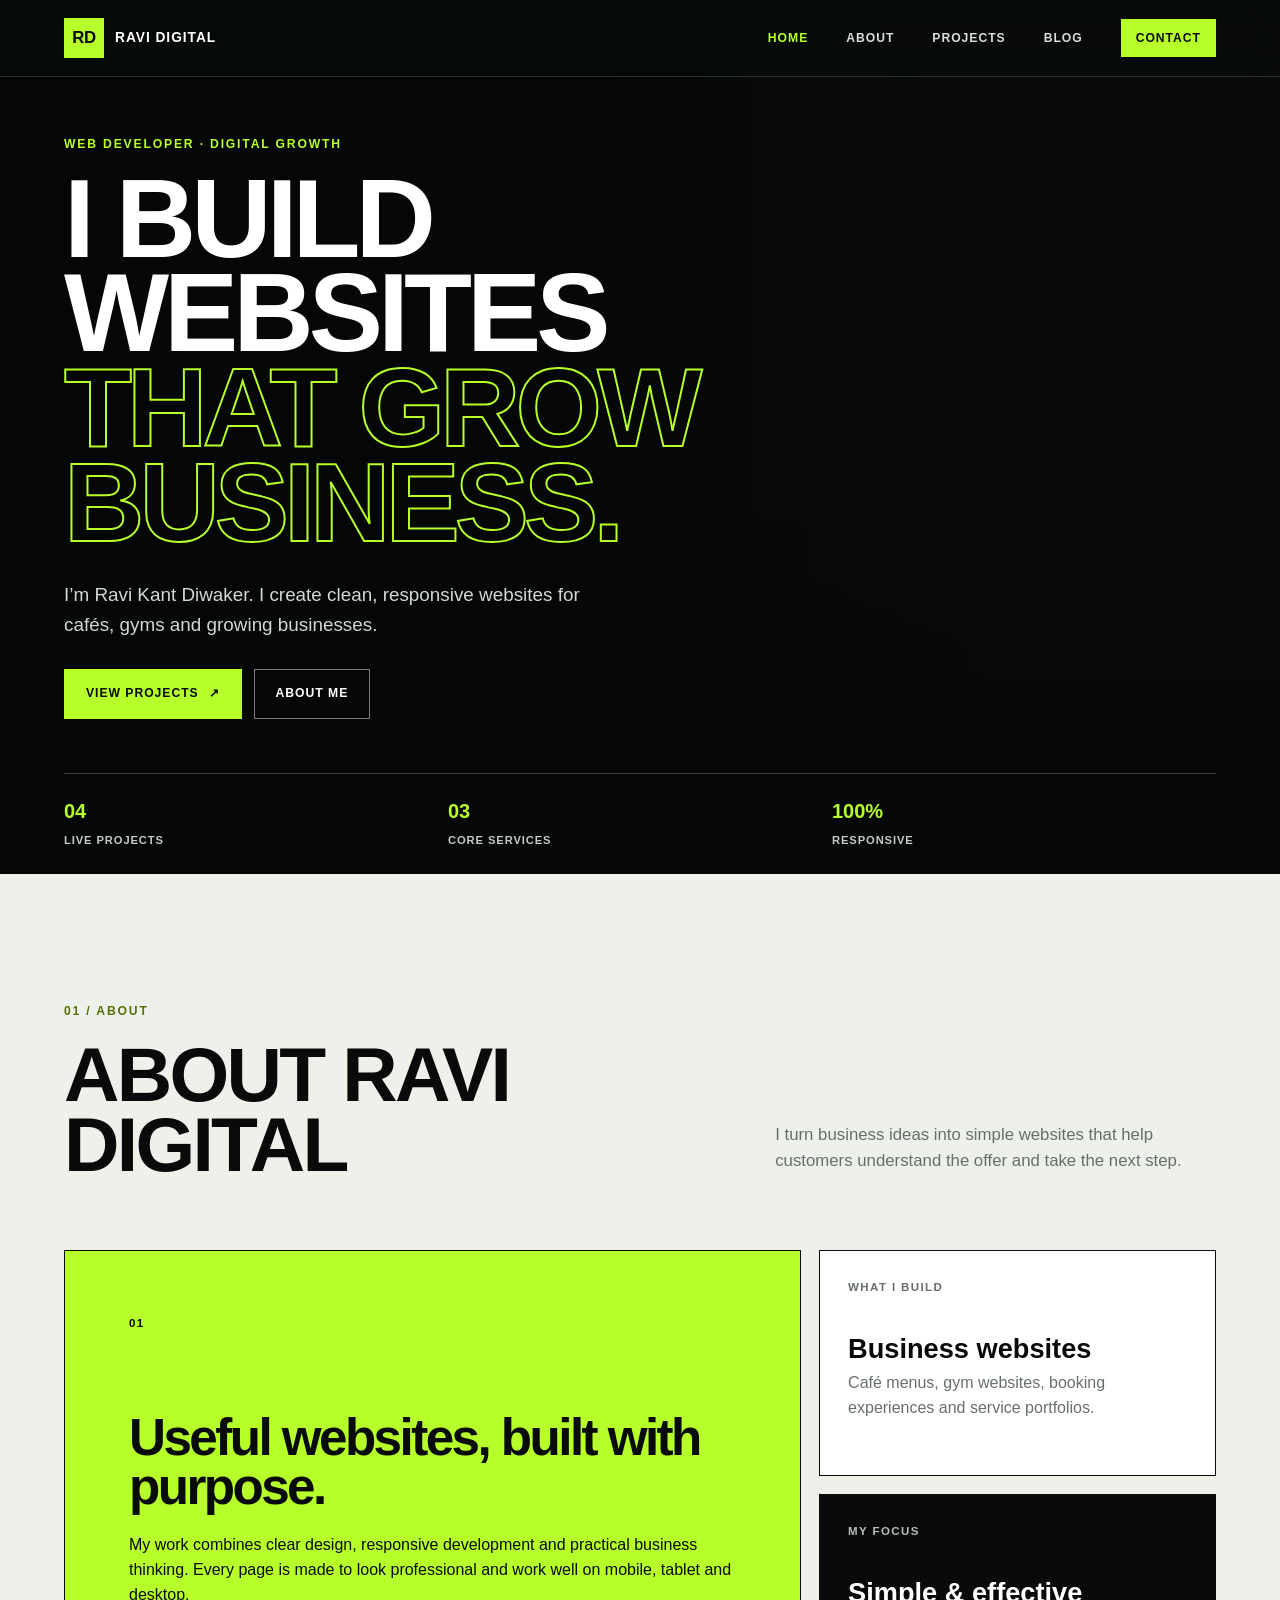
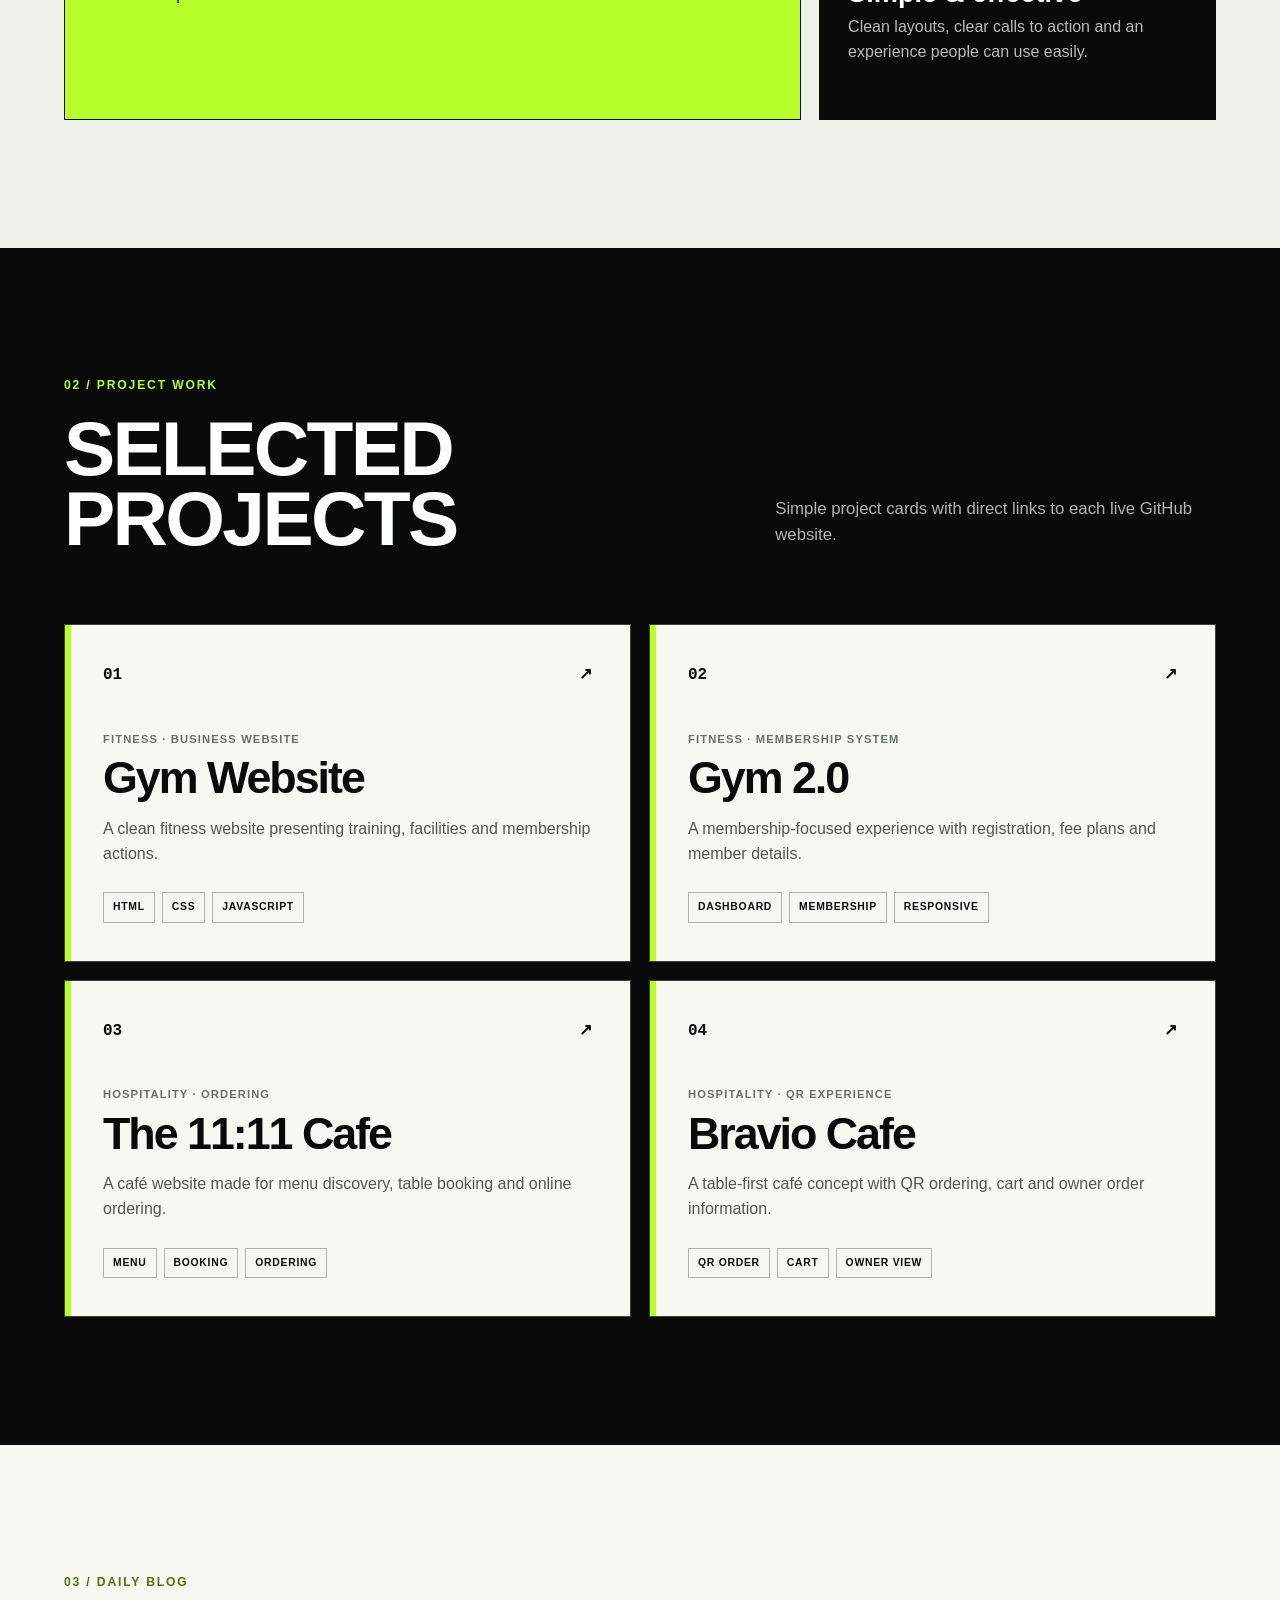
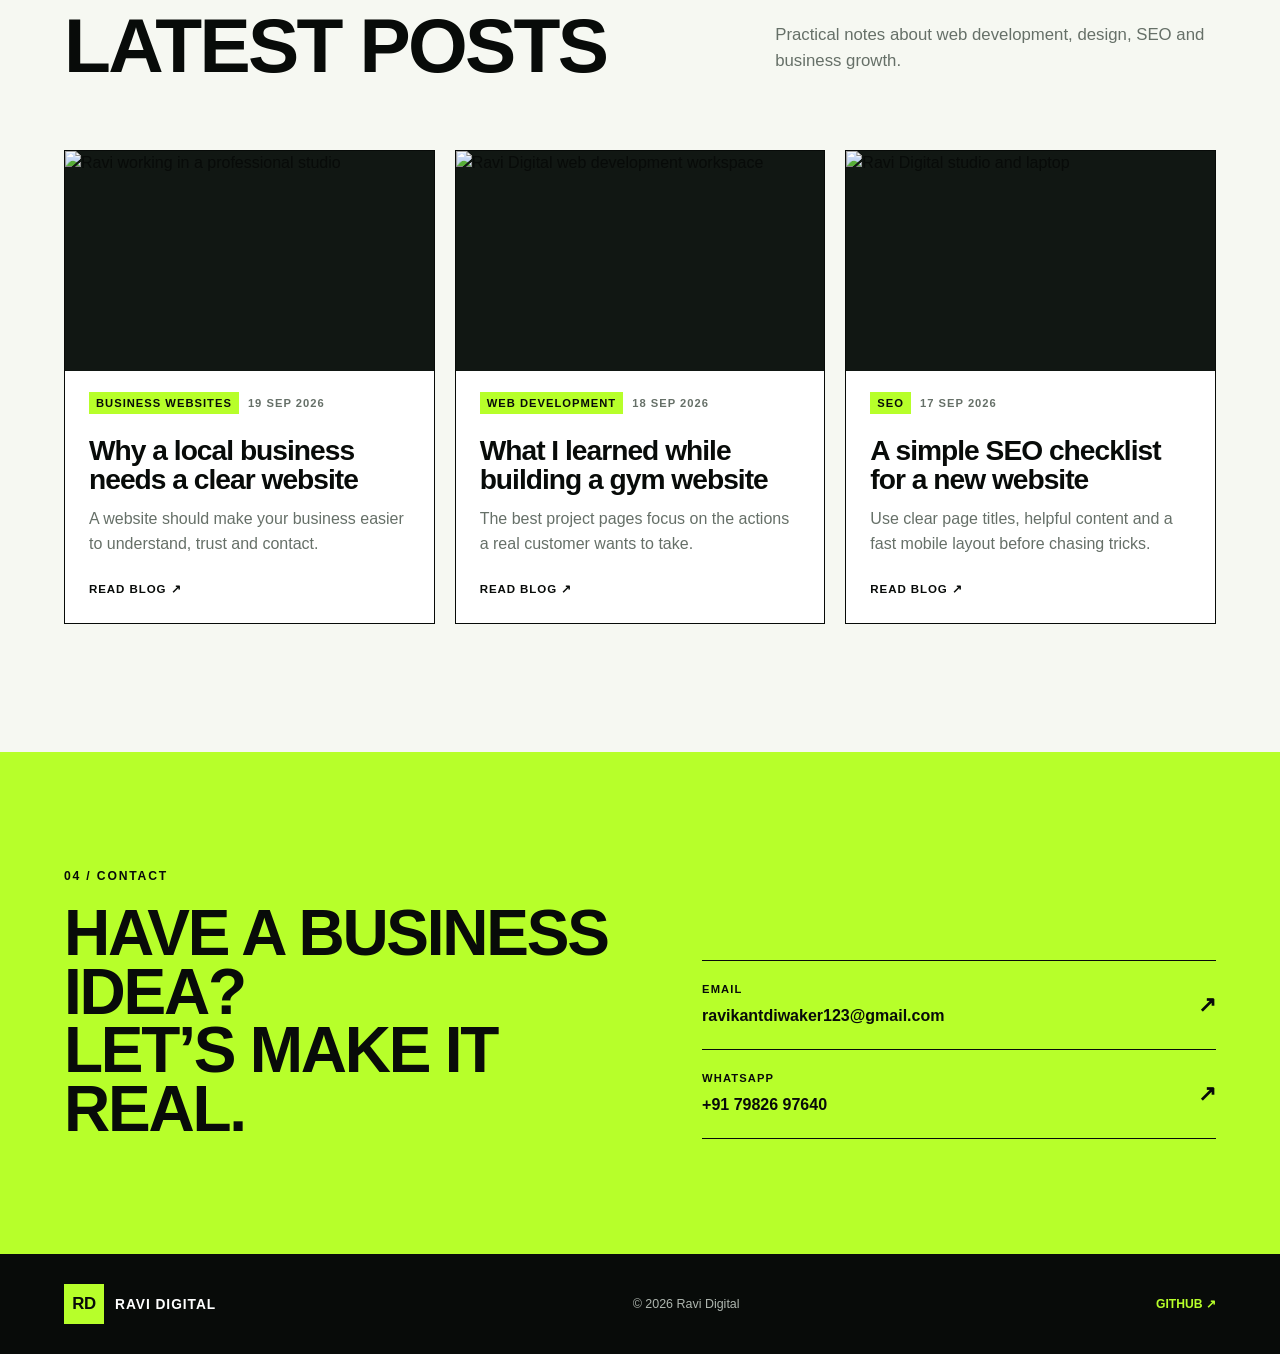
==== index.html @ 8575bcee "Add files via upload" ====
<!doctype html>
<html lang="en">
  <head>
    <meta charset="UTF-8" />
    <meta name="viewport" content="width=device-width, initial-scale=1.0" />
    <meta
      name="description"
      content="Ravi Digital builds responsive business websites for cafés, gyms and growing brands."
    />
    <title>Ravi Digital | Web Developer</title>
    <link rel="icon" href="favicon.svg" type="image/svg+xml" />
    <link rel="stylesheet" href="style.css" />
  </head>
  <body>
    <header class="site-header">
      <nav class="nav container" aria-label="Main navigation">
        <a class="brand" href="#home" aria-label="Ravi Digital home">
          <span class="brand-mark">RD</span>
          <span>Ravi Digital</span>
        </a>

        <button class="menu-button" type="button" aria-expanded="false" aria-controls="nav-links">
          <span></span><span></span><span></span>
          <span class="sr-only">Open menu</span>
        </button>

        <div class="nav-links" id="nav-links">
          <a href="#home">Home</a>
          <a href="#about">About</a>
          <a href="#projects">Projects</a>
          <a href="#blog">Blog</a>
          <a class="nav-contact" href="#contact">Contact</a>
        </div>
      </nav>
    </header>

    <main>
      <section class="hero" id="home">
        <div class="hero-overlay"></div>
        <div class="hero-content container">
          <p class="eyebrow light">Web developer · Digital growth</p>
          <h1>I build websites<br /><span>that grow business.</span></h1>
          <p class="hero-copy">
            I’m Ravi Kant Diwaker. I create clean, responsive websites for cafés,
            gyms and growing businesses.
          </p>
          <div class="hero-actions">
            <a class="button button-primary" href="#projects">View projects <span>↗</span></a>
            <a class="button button-outline" href="#about">About me</a>
          </div>
        </div>
        <div class="hero-stats container" aria-label="Portfolio statistics">
          <div><strong>04</strong><span>Live projects</span></div>
          <div><strong>03</strong><span>Core services</span></div>
          <div><strong>100%</strong><span>Responsive</span></div>
        </div>
      </section>

      <section class="section about" id="about">
        <div class="container">
          <div class="section-heading">
            <div>
              <p class="eyebrow">01 / About</p>
              <h2>About Ravi Digital</h2>
            </div>
            <p>
              I turn business ideas into simple websites that help customers understand
              the offer and take the next step.
            </p>
          </div>

          <div class="about-grid">
            <article class="about-main">
              <span class="card-number">01</span>
              <h3>Useful websites, built with purpose.</h3>
              <p>
                My work combines clear design, responsive development and practical
                business thinking. Every page is made to look professional and work well
                on mobile, tablet and desktop.
              </p>
            </article>
            <article class="about-card">
              <span>What I build</span>
              <h3>Business websites</h3>
              <p>Café menus, gym websites, booking experiences and service portfolios.</p>
            </article>
            <article class="about-card dark-card">
              <span>My focus</span>
              <h3>Simple & effective</h3>
              <p>Clean layouts, clear calls to action and an experience people can use easily.</p>
            </article>
          </div>
        </div>
      </section>

      <section class="section projects" id="projects">
        <div class="container">
          <div class="section-heading section-heading-dark">
            <div>
              <p class="eyebrow light">02 / Project work</p>
              <h2>Selected projects</h2>
            </div>
            <p>Simple project cards with direct links to each live GitHub website.</p>
          </div>

          <div class="project-grid">
            <a class="project-card" href="https://ravikantdiwaker5-debug.github.io/Gym-website/" target="_blank" rel="noreferrer">
              <div class="project-top"><span>01</span><span>↗</span></div>
              <p class="project-type">Fitness · Business website</p>
              <h3>Gym Website</h3>
              <p>A clean fitness website presenting training, facilities and membership actions.</p>
              <div class="tags"><span>HTML</span><span>CSS</span><span>JavaScript</span></div>
            </a>

            <a class="project-card" href="https://ravikantdiwaker5-debug.github.io/Gym-2-/" target="_blank" rel="noreferrer">
              <div class="project-top"><span>02</span><span>↗</span></div>
              <p class="project-type">Fitness · Membership system</p>
              <h3>Gym 2.0</h3>
              <p>A membership-focused experience with registration, fee plans and member details.</p>
              <div class="tags"><span>Dashboard</span><span>Membership</span><span>Responsive</span></div>
            </a>

            <a class="project-card" href="https://ravikantdiwaker5-debug.github.io/The-11-11-cafe/" target="_blank" rel="noreferrer">
              <div class="project-top"><span>03</span><span>↗</span></div>
              <p class="project-type">Hospitality · Ordering</p>
              <h3>The 11:11 Cafe</h3>
              <p>A café website made for menu discovery, table booking and online ordering.</p>
              <div class="tags"><span>Menu</span><span>Booking</span><span>Ordering</span></div>
            </a>

            <a class="project-card" href="https://ravikantdiwaker5-debug.github.io/bravio-cafe-/" target="_blank" rel="noreferrer">
              <div class="project-top"><span>04</span><span>↗</span></div>
              <p class="project-type">Hospitality · QR experience</p>
              <h3>Bravio Cafe</h3>
              <p>A table-first café concept with QR ordering, cart and owner order information.</p>
              <div class="tags"><span>QR order</span><span>Cart</span><span>Owner view</span></div>
            </a>
          </div>
        </div>
      </section>

      <section class="section blog" id="blog">
        <div class="container">
          <div class="section-heading">
            <div>
              <p class="eyebrow">03 / Daily blog</p>
              <h2>Latest posts</h2>
            </div>
            <p>Practical notes about web development, design, SEO and business growth.</p>
          </div>

          <div class="blog-grid" id="blog-grid" aria-live="polite"></div>
        </div>
      </section>

      <section class="contact" id="contact">
        <div class="container contact-grid">
          <div>
            <p class="eyebrow">04 / Contact</p>
            <h2>Have a business idea?<br />Let’s make it real.</h2>
          </div>
          <div class="contact-links">
            <a href="mailto:ravikantdiwaker123@gmail.com">
              <span>Email</span><strong>ravikantdiwaker123@gmail.com</strong><b>↗</b>
            </a>
            <a href="https://wa.me/917982697640?text=Hi%20Ravi%2C%20I%20want%20to%20discuss%20a%20website%20for%20my%20business." target="_blank" rel="noreferrer">
              <span>WhatsApp</span><strong>+91 79826 97640</strong><b>↗</b>
            </a>
          </div>
        </div>
      </section>
    </main>

    <footer>
      <div class="container footer-grid">
        <a class="brand" href="#home"><span class="brand-mark">RD</span><span>Ravi Digital</span></a>
        <p>© <span id="year"></span> Ravi Digital</p>
        <a href="https://github.com/ravikantdiwaker5-debug" target="_blank" rel="noreferrer">GitHub ↗</a>
      </div>
    </footer>

    <dialog class="blog-dialog" id="blog-dialog">
      <button class="dialog-close" type="button" aria-label="Close article">×</button>
      <img id="dialog-image" alt="" />
      <div class="dialog-content">
        <p class="dialog-meta" id="dialog-meta"></p>
        <h2 id="dialog-title"></h2>
        <div id="dialog-body"></div>
      </div>
    </dialog>

    <script src="script.js" defer></script>
  </body>
</html>
---- style.css ----
:root {
  --black: #080b09;
  --black-soft: #111713;
  --white: #f6f8f2;
  --paper: #eef1e9;
  --lime: #b7ff2a;
  --lime-dark: #86c900;
  --grey: #667068;
  --line: rgba(8, 11, 9, 0.18);
  --page: clamp(20px, 5vw, 76px);
}

* { box-sizing: border-box; }

html { scroll-behavior: smooth; }

body {
  margin: 0;
  color: var(--black);
  background: var(--white);
  font-family: Arial, Helvetica, sans-serif;
  font-size: 16px;
  line-height: 1.55;
}

body.menu-open { overflow: hidden; }

a { color: inherit; text-decoration: none; }

button { font: inherit; }

img { display: block; max-width: 100%; }

.container {
  width: min(1180px, calc(100% - (var(--page) * 2)));
  margin-inline: auto;
}

.sr-only {
  position: absolute;
  width: 1px;
  height: 1px;
  padding: 0;
  margin: -1px;
  overflow: hidden;
  clip: rect(0, 0, 0, 0);
  white-space: nowrap;
  border: 0;
}

.site-header {
  position: fixed;
  inset: 0 0 auto;
  z-index: 50;
  border-bottom: 1px solid rgba(255, 255, 255, 0.14);
  background: rgba(8, 11, 9, 0.84);
  backdrop-filter: blur(16px);
}

.nav {
  display: flex;
  align-items: center;
  justify-content: space-between;
  min-height: 76px;
}

.brand {
  display: inline-flex;
  align-items: center;
  gap: 11px;
  color: white;
  font-size: 0.86rem;
  font-weight: 900;
  letter-spacing: 0.07em;
  text-transform: uppercase;
}

.brand-mark {
  display: grid;
  place-items: center;
  width: 40px;
  height: 40px;
  color: var(--black);
  background: var(--lime);
  font-family: Impact, "Arial Black", sans-serif;
  font-size: 1.05rem;
  letter-spacing: -0.02em;
}

.nav-links {
  display: flex;
  align-items: center;
  gap: clamp(18px, 3vw, 38px);
  color: #d7ddd7;
  font-size: 0.76rem;
  font-weight: 800;
  letter-spacing: 0.08em;
  text-transform: uppercase;
}

.nav-links a { transition: color 160ms ease; }
.nav-links a:hover, .nav-links a.active { color: var(--lime); }

.nav-contact {
  padding: 10px 15px;
  color: var(--black) !important;
  background: var(--lime);
}

.menu-button {
  display: none;
  width: 44px;
  height: 44px;
  padding: 10px;
  border: 1px solid rgba(255,255,255,.25);
  background: transparent;
}

.menu-button > span:not(.sr-only) {
  display: block;
  height: 2px;
  margin: 5px 0;
  background: white;
}

.hero {
  position: relative;
  display: grid;
  align-items: center;
  min-height: 92vh;
  overflow: hidden;
  color: white;
  background: var(--black) url("images/ravi-profile.webp") 69% 36% / cover no-repeat;
}

.hero-overlay {
  position: absolute;
  inset: 0;
  background:
    linear-gradient(90deg, rgba(4, 7, 5, .97) 0%, rgba(4, 7, 5, .88) 40%, rgba(4, 7, 5, .18) 78%),
    linear-gradient(0deg, rgba(4, 7, 5, .92), transparent 43%);
}

.hero-content {
  position: relative;
  z-index: 2;
  padding-block: 135px 155px;
}

.eyebrow {
  margin: 0 0 18px;
  color: #537208;
  font-size: 0.76rem;
  font-weight: 900;
  letter-spacing: 0.15em;
  text-transform: uppercase;
}

.eyebrow.light { color: var(--lime); }

.hero h1,
.section-heading h2,
.contact h2 {
  margin: 0;
  font-family: Impact, "Arial Black", Arial, sans-serif;
  text-transform: uppercase;
}

.hero h1 {
  max-width: 830px;
  font-size: clamp(4rem, 8.7vw, 8.8rem);
  line-height: 0.85;
  letter-spacing: -0.045em;
}

.hero h1 span {
  color: transparent;
  -webkit-text-stroke: 2px var(--lime);
}

.hero-copy {
  max-width: 570px;
  margin: 30px 0;
  color: #d2d8d2;
  font-size: clamp(1rem, 1.6vw, 1.18rem);
}

.hero-actions { display: flex; flex-wrap: wrap; gap: 12px; }

.button {
  display: inline-flex;
  align-items: center;
  justify-content: center;
  gap: 10px;
  min-height: 50px;
  padding: 0 21px;
  border: 1px solid transparent;
  font-size: 0.76rem;
  font-weight: 900;
  letter-spacing: 0.08em;
  text-transform: uppercase;
  transition: transform 160ms ease, background 160ms ease;
}

.button:hover { transform: translateY(-3px); }
.button-primary { color: var(--black); background: var(--lime); }
.button-primary:hover { background: white; }
.button-outline { color: white; border-color: rgba(255,255,255,.46); }
.button-outline:hover { color: var(--black); background: white; }

.hero-stats {
  position: absolute;
  right: 0;
  bottom: 0;
  left: 0;
  z-index: 3;
  display: grid;
  grid-template-columns: repeat(3, 1fr);
  border-top: 1px solid rgba(255,255,255,.22);
}

.hero-stats div { padding: 22px 0; }
.hero-stats strong { display: block; color: var(--lime); font-size: 1.25rem; }
.hero-stats span { color: #c4cbc5; font-size: 0.7rem; font-weight: 800; letter-spacing: .08em; text-transform: uppercase; }

.section { padding: clamp(82px, 10vw, 135px) 0; scroll-margin-top: 74px; }

.section-heading {
  display: grid;
  grid-template-columns: 1.2fr .8fr;
  align-items: end;
  gap: 50px;
  margin-bottom: clamp(42px, 6vw, 70px);
}

.section-heading h2,
.contact h2 {
  font-size: clamp(2.8rem, 6vw, 6.5rem);
  line-height: .92;
  letter-spacing: -.035em;
}

.section-heading > p {
  max-width: 500px;
  margin: 0 0 6px;
  color: var(--grey);
  font-size: 1.05rem;
}

.about { background: var(--paper); }

.about-grid {
  display: grid;
  grid-template-columns: 1.3fr .7fr;
  gap: 18px;
}

.about-main {
  grid-row: span 2;
  min-height: 470px;
  padding: clamp(30px, 5vw, 65px);
  border: 1px solid var(--black);
  background: var(--lime);
}

.card-number,
.about-card > span {
  display: block;
  margin-bottom: 80px;
  font-size: .72rem;
  font-weight: 900;
  letter-spacing: .12em;
  text-transform: uppercase;
}

.about-main h3 {
  max-width: 660px;
  margin: 0 0 22px;
  font-size: clamp(2.1rem, 4vw, 4.8rem);
  line-height: .96;
  letter-spacing: -.05em;
}

.about-main p { max-width: 660px; margin: 0; }

.about-card {
  min-height: 225px;
  padding: 28px;
  border: 1px solid var(--black);
  background: white;
}

.about-card > span { margin-bottom: 38px; color: var(--grey); }
.about-card h3 { margin: 0 0 9px; font-size: 1.7rem; line-height: 1; }
.about-card p { margin: 0; color: var(--grey); }
.dark-card { color: white; background: var(--black); }
.dark-card p, .dark-card > span { color: #b7beb8; }

.projects {
  color: white;
  background: var(--black);
}

.section-heading-dark > p { color: #aeb6af; }

.project-grid {
  display: grid;
  grid-template-columns: repeat(2, minmax(0, 1fr));
  gap: 18px;
}

.project-card {
  position: relative;
  display: flex;
  flex-direction: column;
  min-height: 320px;
  padding: clamp(25px, 3vw, 38px);
  color: var(--black);
  border: 1px solid #3b433c;
  background: var(--white);
  transition: transform 180ms ease, border-color 180ms ease;
}

.project-card::before {
  content: "";
  position: absolute;
  inset: 0 auto 0 0;
  width: 6px;
  background: var(--lime);
}

.project-card:hover,
.project-card:focus-visible { transform: translateY(-5px); border-color: var(--lime); }

.project-top {
  display: flex;
  justify-content: space-between;
  margin-bottom: 43px;
  font-family: ui-monospace, monospace;
  font-weight: 800;
}

.project-type {
  margin: 0 0 8px;
  color: var(--grey);
  font-size: .7rem;
  font-weight: 900;
  letter-spacing: .1em;
  text-transform: uppercase;
}

.project-card h3 { margin: 0; font-size: clamp(2rem, 3.5vw, 3.4rem); line-height: .95; letter-spacing: -.045em; }
.project-card > p:not(.project-type) { max-width: 530px; margin: 18px 0 26px; color: #4e584f; }

.tags { display: flex; flex-wrap: wrap; gap: 7px; margin-top: auto; }
.tags span { padding: 6px 9px; border: 1px solid #adb3ad; font-size: .65rem; font-weight: 900; letter-spacing: .07em; text-transform: uppercase; }

.blog { background: var(--white); }

.blog-grid {
  display: grid;
  grid-template-columns: repeat(3, minmax(0, 1fr));
  gap: 20px;
}

.blog-card {
  display: flex;
  flex-direction: column;
  overflow: hidden;
  border: 1px solid var(--black);
  background: white;
  transition: transform 180ms ease, box-shadow 180ms ease;
}

.blog-card:hover { transform: translateY(-5px); box-shadow: 8px 8px 0 var(--lime); }

.blog-card img { width: 100%; height: 220px; object-fit: cover; object-position: center 30%; background: var(--black-soft); }

.blog-card-content { display: flex; flex: 1; flex-direction: column; padding: 24px; }
.blog-meta { margin: 0 0 18px; color: var(--grey); font-size: .7rem; font-weight: 900; letter-spacing: .09em; text-transform: uppercase; }
.blog-meta span { margin-right: 9px; padding: 5px 7px; color: var(--black); background: var(--lime); }
.blog-card h3 { margin: 0 0 13px; font-size: clamp(1.45rem, 2.2vw, 2rem); line-height: 1.02; letter-spacing: -.035em; }
.blog-card p { margin: 0 0 24px; color: var(--grey); }

.read-button {
  align-self: flex-start;
  margin-top: auto;
  padding: 0;
  border: 0;
  color: var(--black);
  background: transparent;
  font-size: .72rem;
  font-weight: 900;
  letter-spacing: .08em;
  text-transform: uppercase;
  cursor: pointer;
}

.read-button:hover { color: var(--lime-dark); }

.contact {
  padding: clamp(80px, 9vw, 120px) 0;
  background: var(--lime);
  scroll-margin-top: 74px;
}

.contact-grid { display: grid; grid-template-columns: 1.05fr .95fr; align-items: end; gap: 70px; }
.contact .eyebrow { color: var(--black); }
.contact h2 { font-size: clamp(2.7rem, 5vw, 5.5rem); }

.contact-links { border-top: 1px solid var(--black); }
.contact-links a { display: grid; grid-template-columns: 1fr auto; gap: 6px 16px; padding: 20px 0; border-bottom: 1px solid var(--black); }
.contact-links span { font-size: .7rem; font-weight: 900; letter-spacing: .1em; text-transform: uppercase; }
.contact-links strong { grid-column: 1; overflow-wrap: anywhere; }
.contact-links b { grid-area: 1 / 2 / 3; align-self: center; font-size: 1.4rem; }

footer { padding: 30px 0; color: white; background: var(--black); }
.footer-grid { display: flex; align-items: center; justify-content: space-between; gap: 25px; }
.footer-grid p { margin: 0; color: #aeb6af; font-size: .78rem; }
.footer-grid > a:last-child { color: var(--lime); font-size: .76rem; font-weight: 900; text-transform: uppercase; }

.blog-dialog {
  width: min(760px, calc(100% - 28px));
  max-height: calc(100vh - 28px);
  padding: 0;
  overflow: auto;
  border: 1px solid var(--black);
  background: white;
  box-shadow: 14px 14px 0 var(--lime);
}

.blog-dialog::backdrop { background: rgba(3, 6, 4, .82); backdrop-filter: blur(5px); }
.blog-dialog > img { width: 100%; height: min(340px, 36vh); object-fit: cover; object-position: center 30%; }
.dialog-content { padding: clamp(25px, 5vw, 55px); }
.dialog-content h2 { margin: 0 0 22px; font-size: clamp(2rem, 5vw, 4.2rem); line-height: .94; letter-spacing: -.05em; }
.dialog-meta { color: var(--grey); font-size: .72rem; font-weight: 900; letter-spacing: .1em; text-transform: uppercase; }
.dialog-content #dialog-body p { color: #414a42; line-height: 1.75; }
.dialog-close { position: absolute; top: 12px; right: 12px; z-index: 2; display: grid; place-items: center; width: 42px; height: 42px; padding: 0; border: 1px solid var(--black); color: var(--black); background: var(--lime); font-size: 1.65rem; cursor: pointer; }

@media (max-width: 800px) {
  .menu-button { display: block; }
  .nav-links {
    position: fixed;
    inset: 76px 0 auto;
    display: grid;
    gap: 0;
    padding: 18px var(--page) 28px;
    border-bottom: 1px solid rgba(255,255,255,.2);
    background: var(--black);
    transform: translateY(-130%);
    transition: transform 210ms ease;
  }
  .nav-links.open { transform: translateY(0); }
  .nav-links a { padding: 14px 0; }
  .nav-contact { margin-top: 8px; padding-inline: 14px !important; text-align: center; }
  .hero { min-height: 860px; background-position: 57% center; }
  .hero-overlay { background: linear-gradient(0deg, rgba(4,7,5,.98) 0%, rgba(4,7,5,.82) 57%, rgba(4,7,5,.2)); }
  .hero-content { align-self: end; padding-block: 260px 200px; }
  .hero h1 { font-size: clamp(3.8rem, 14vw, 6rem); }
  .section-heading, .contact-grid { grid-template-columns: 1fr; gap: 22px; }
  .about-grid { grid-template-columns: 1fr; }
  .about-main { grid-row: auto; min-height: 390px; }
  .project-grid { grid-template-columns: 1fr; }
  .blog-grid { grid-template-columns: repeat(2, minmax(0, 1fr)); }
  .contact-grid { align-items: start; }
}

@media (max-width: 560px) {
  .brand > span:last-child { display: none; }
  .hero-stats span { font-size: .6rem; }
  .hero-stats strong { font-size: 1rem; }
  .section-heading h2 { font-size: 2.75rem; }
  .blog-grid { grid-template-columns: 1fr; }
  .blog-card img { height: 240px; }
  .footer-grid { align-items: flex-start; flex-direction: column; }
}

@media (prefers-reduced-motion: reduce) {
  *, *::before, *::after { scroll-behavior: auto !important; transition: none !important; }
}
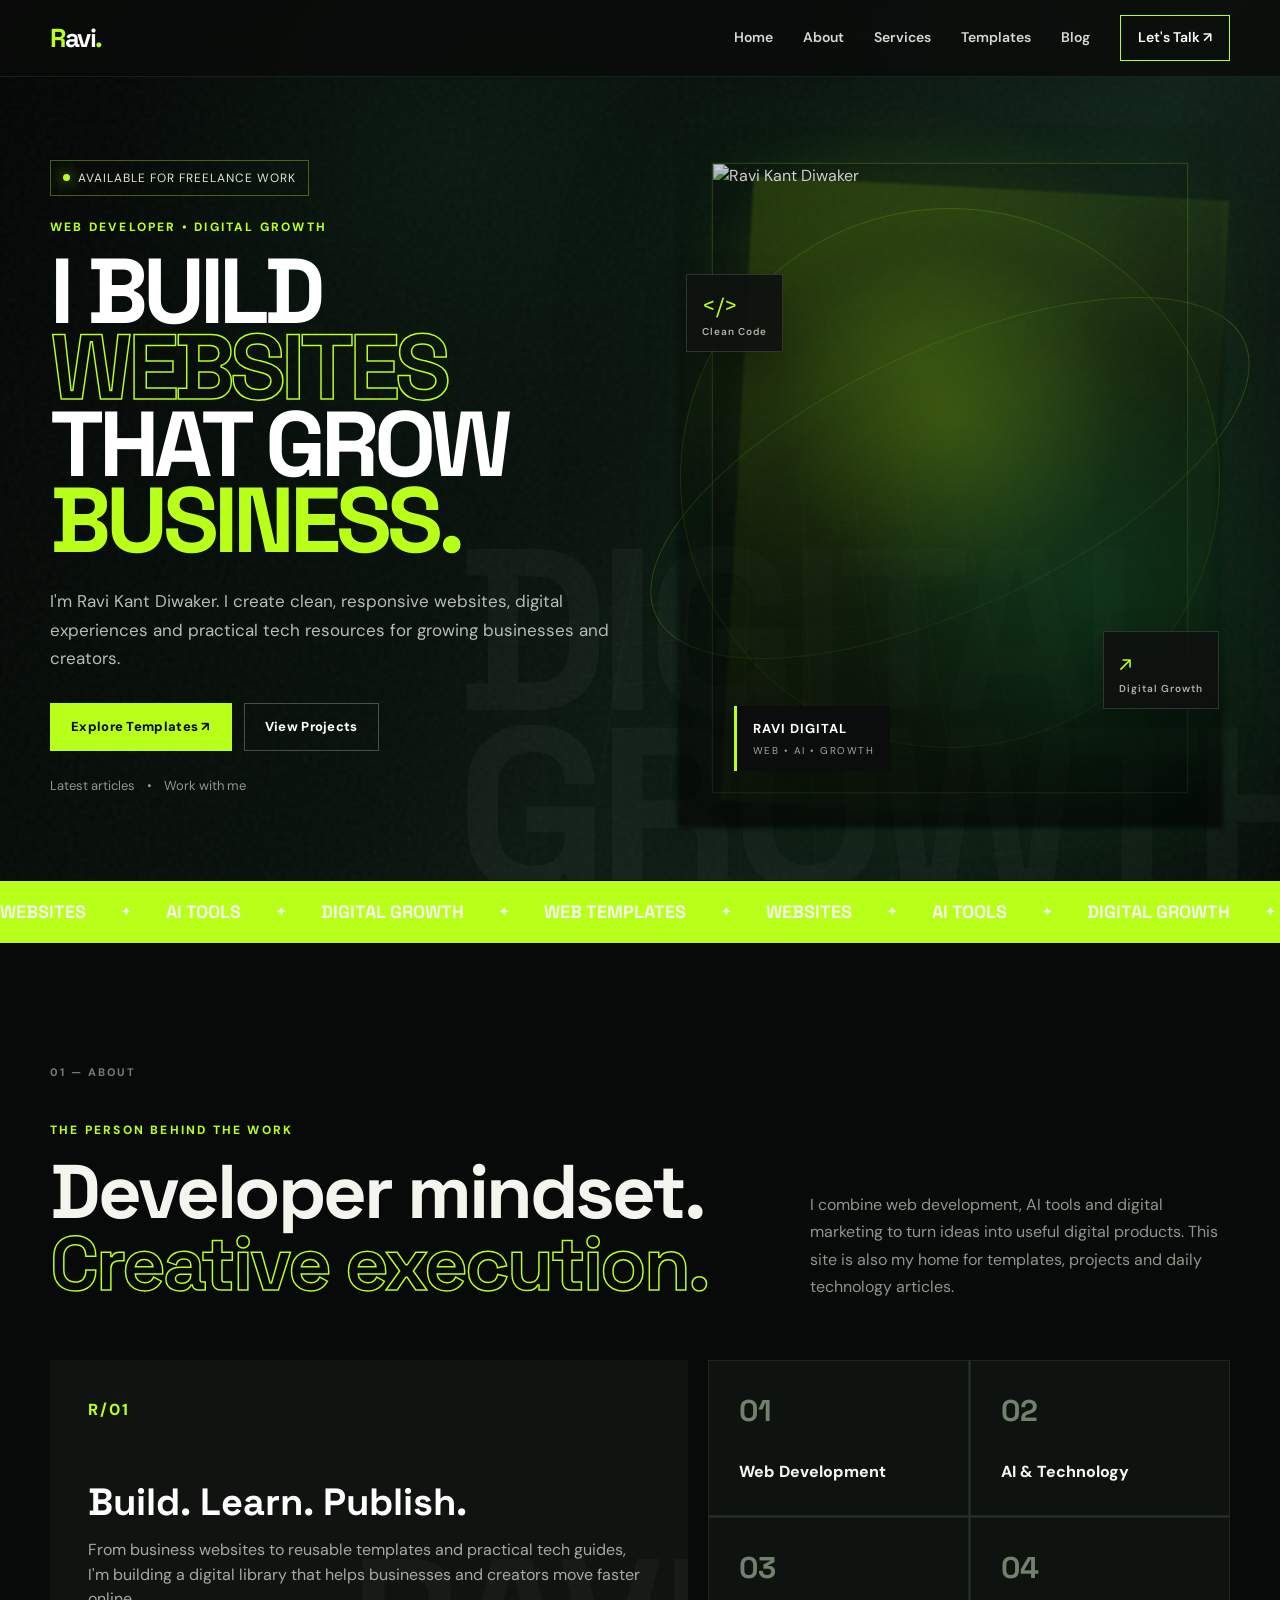
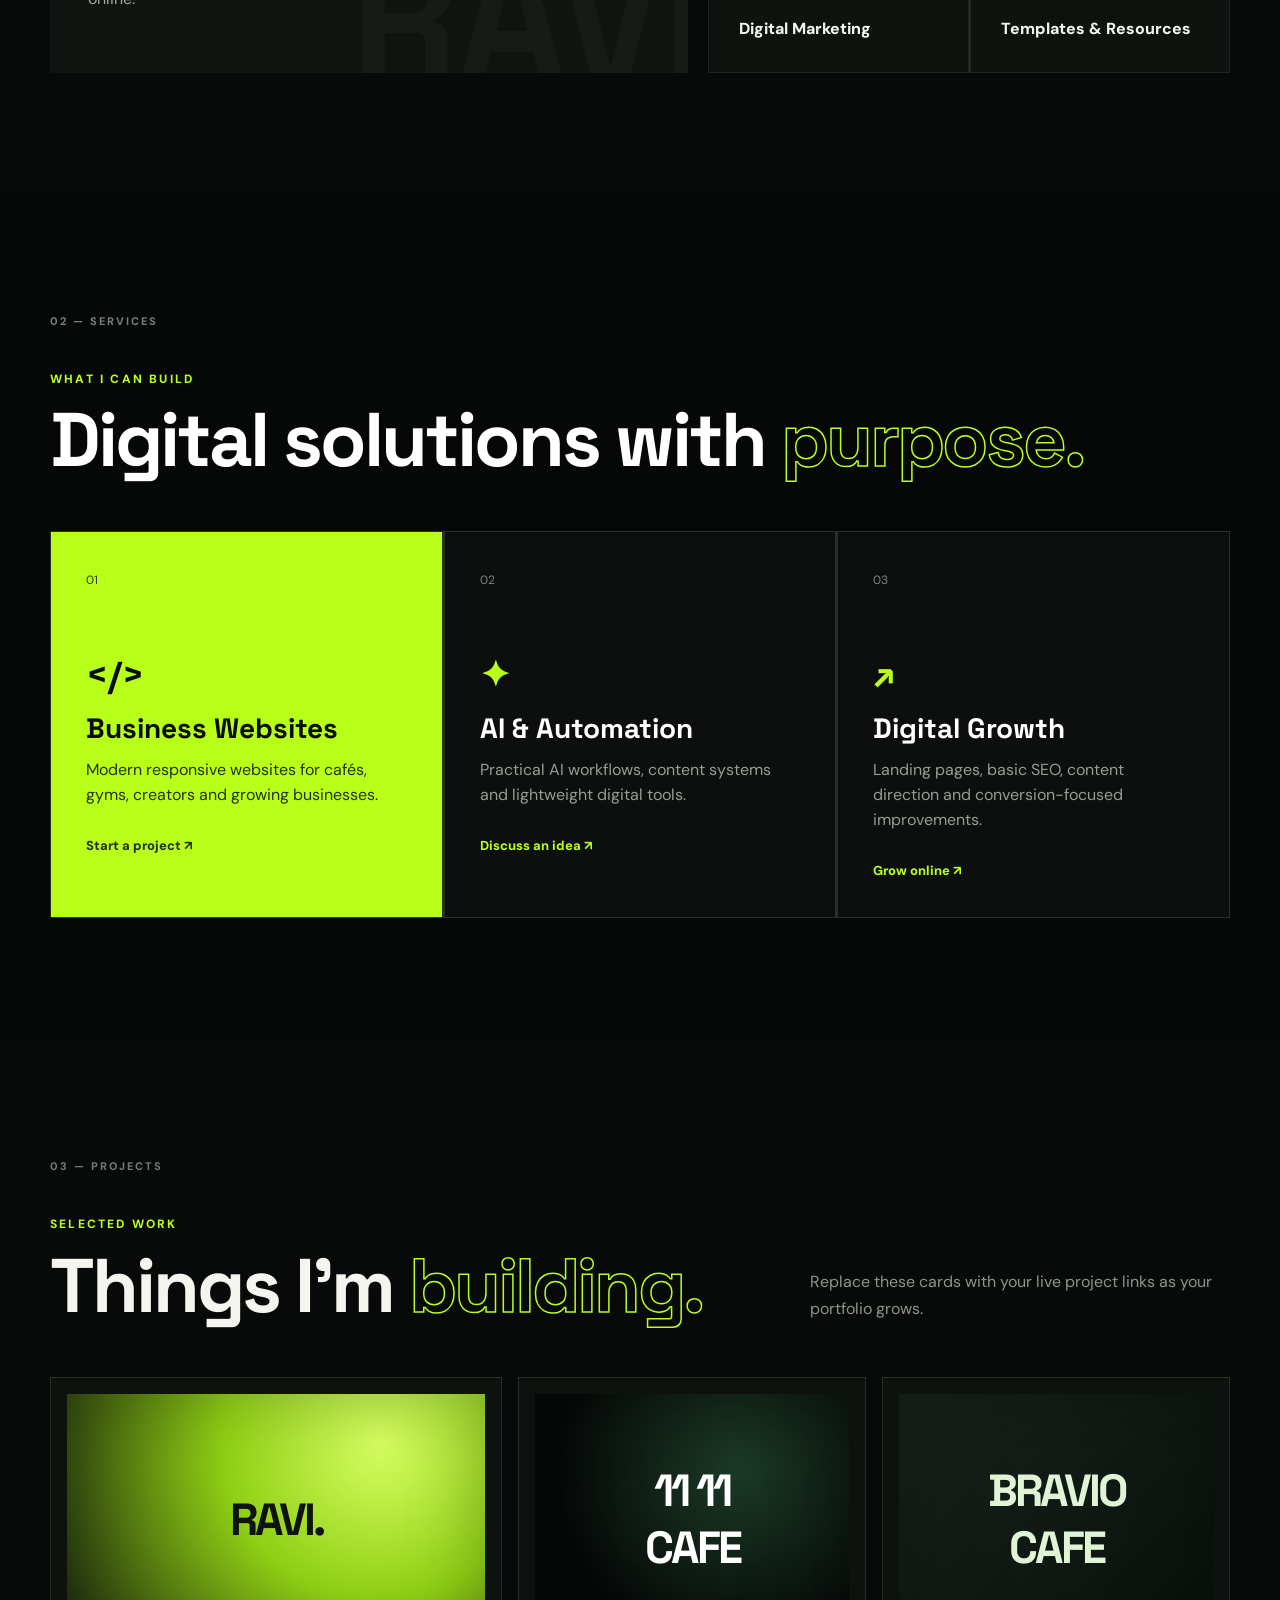
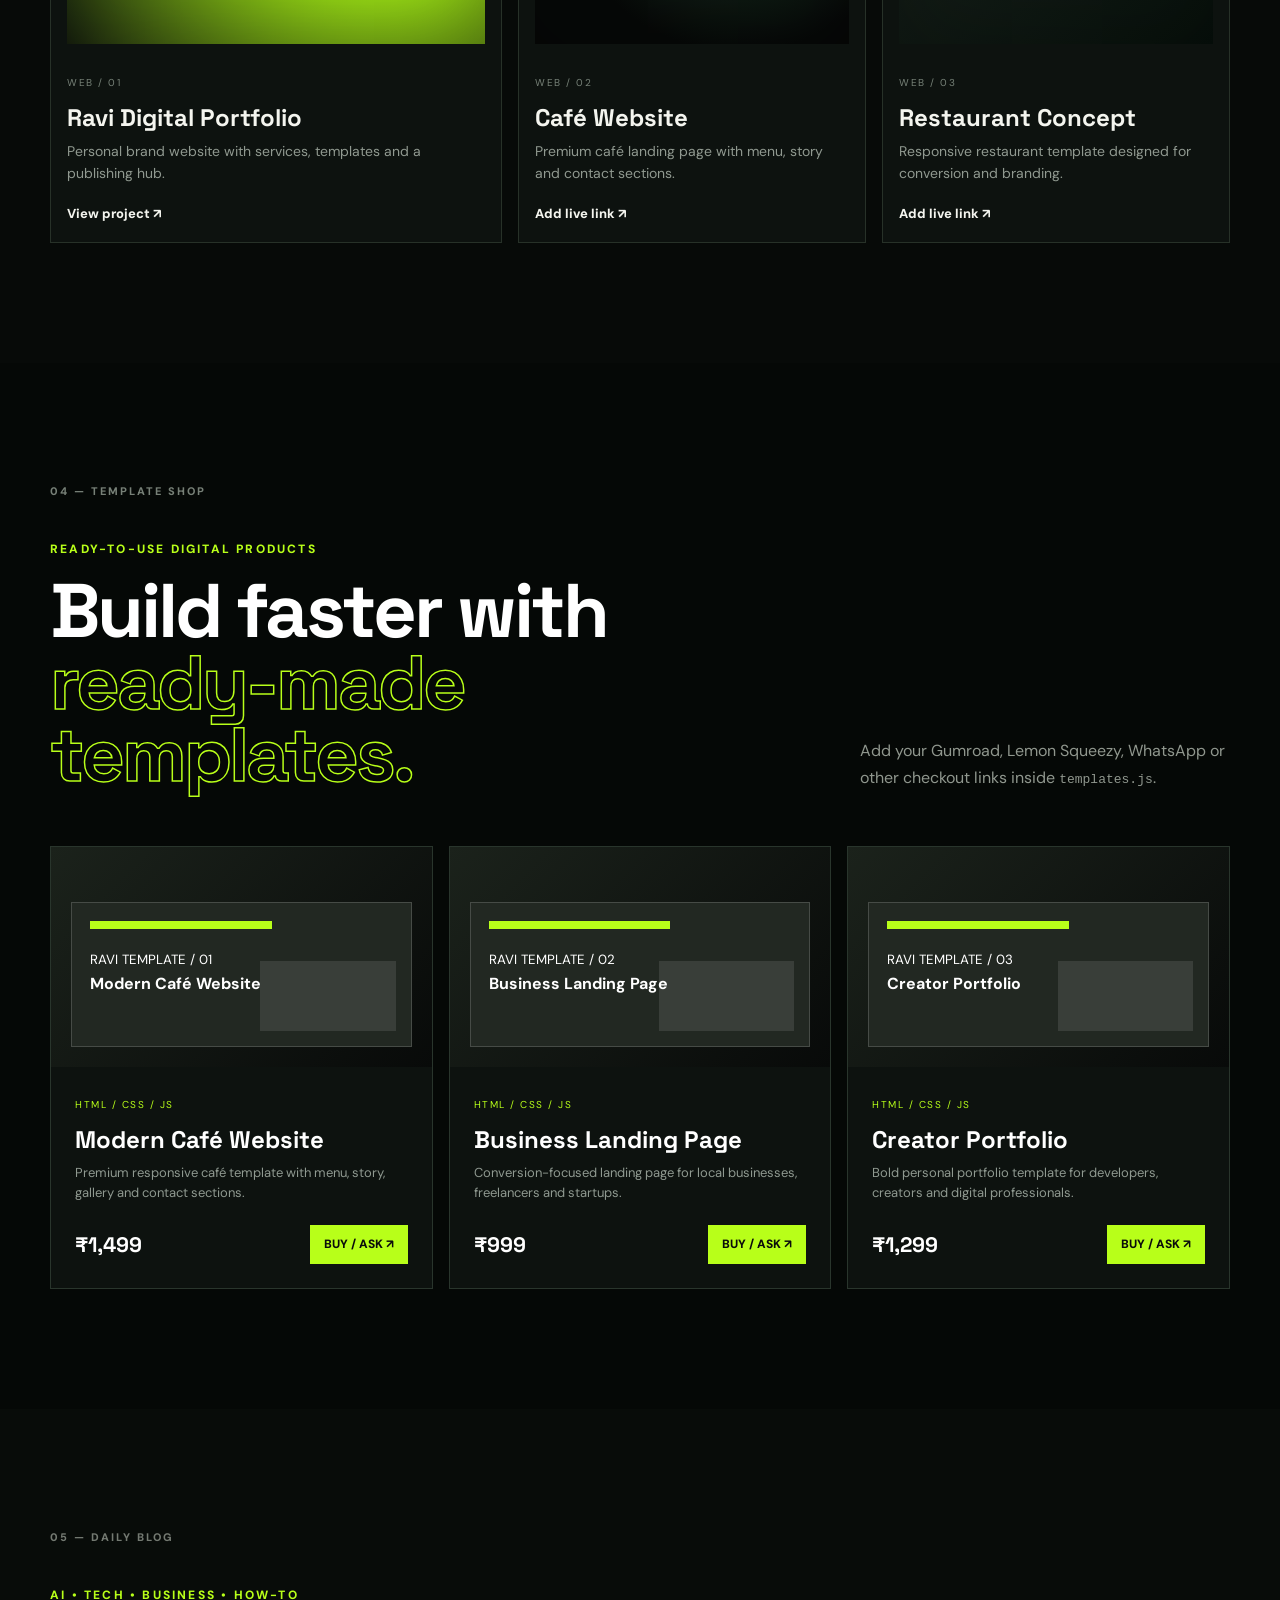
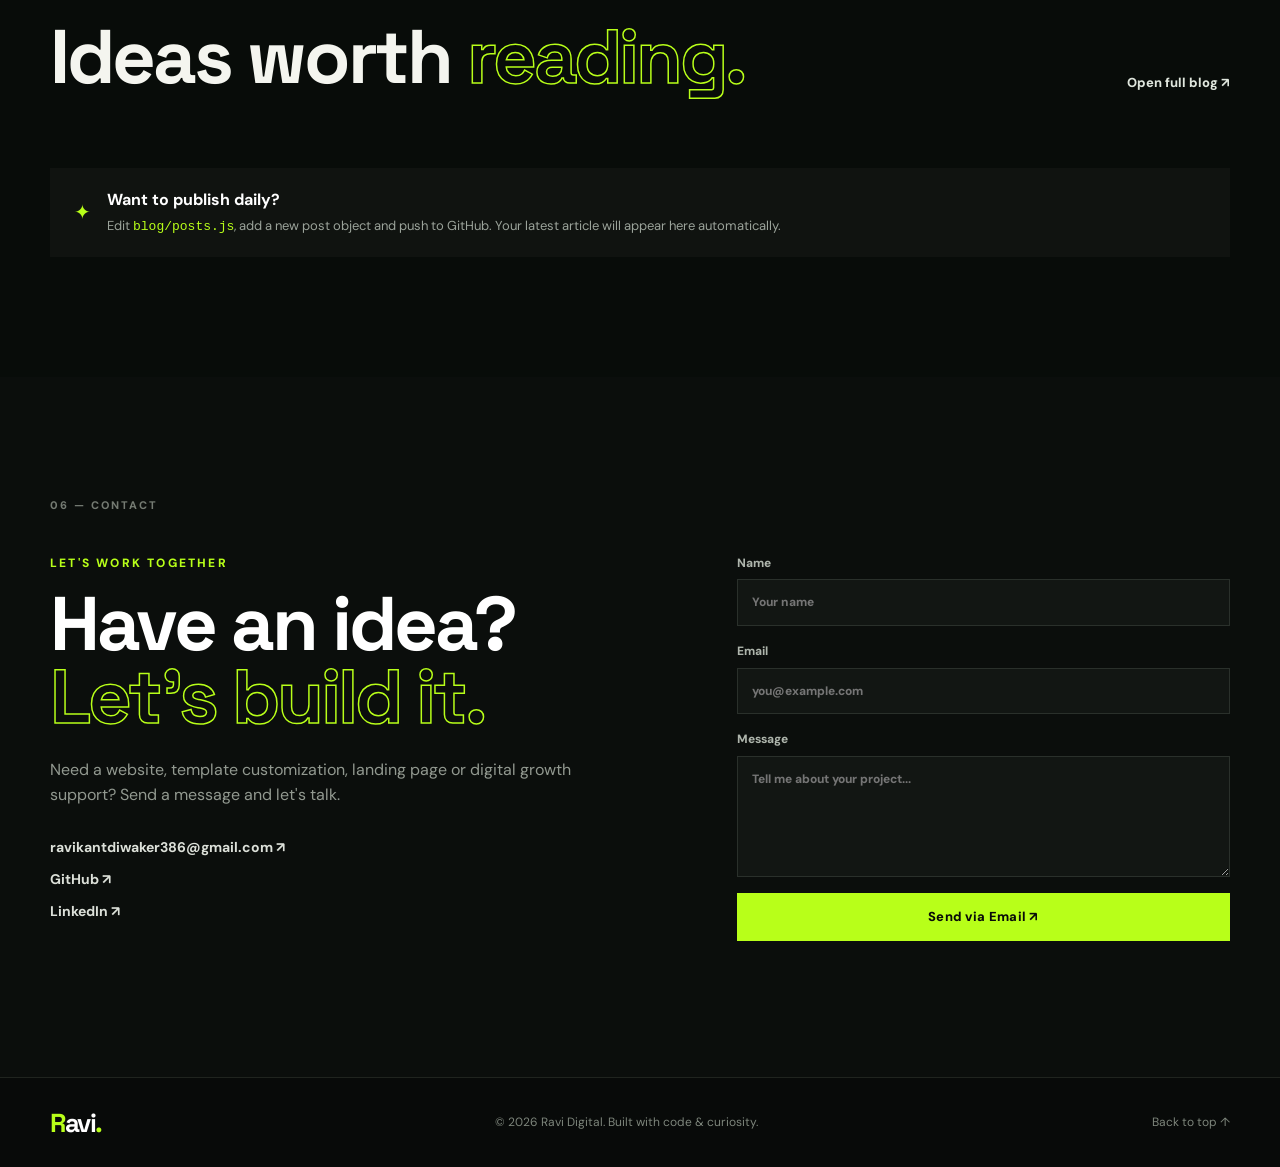
==== commit c3c24a2d: "Add files via upload" ====
--- a/index.html
+++ b/index.html
@@ -1,194 +1,228 @@
 <!doctype html>
 <html lang="en">
-  <head>
-    <meta charset="UTF-8" />
-    <meta name="viewport" content="width=device-width, initial-scale=1.0" />
-    <meta
-      name="description"
-      content="Ravi Digital builds responsive business websites for cafés, gyms and growing brands."
-    />
-    <title>Ravi Digital | Web Developer</title>
-    <link rel="icon" href="favicon.svg" type="image/svg+xml" />
-    <link rel="stylesheet" href="style.css" />
-  </head>
-  <body>
-    <header class="site-header">
-      <nav class="nav container" aria-label="Main navigation">
-        <a class="brand" href="#home" aria-label="Ravi Digital home">
-          <span class="brand-mark">RD</span>
-          <span>Ravi Digital</span>
-        </a>
-
-        <button class="menu-button" type="button" aria-expanded="false" aria-controls="nav-links">
-          <span></span><span></span><span></span>
-          <span class="sr-only">Open menu</span>
-        </button>
-
-        <div class="nav-links" id="nav-links">
-          <a href="#home">Home</a>
-          <a href="#about">About</a>
-          <a href="#projects">Projects</a>
-          <a href="#blog">Blog</a>
-          <a class="nav-contact" href="#contact">Contact</a>
-        </div>
+<head>
+  <meta charset="UTF-8">
+  <meta name="viewport" content="width=device-width,initial-scale=1">
+  <meta name="description" content="Ravi Digital — web development, digital growth, templates and practical technology guides.">
+  <meta name="theme-color" content="#b8ff19">
+  <title>Ravi Digital — Web Developer & Digital Growth</title>
+  <link rel="preconnect" href="https://fonts.googleapis.com">
+  <link rel="stylesheet" href="https://fonts.googleapis.com/css2?family=DM+Sans:wght@400;500;600;700&family=Space+Grotesk:wght@500;600;700&display=swap">
+  <link rel="stylesheet" href="style.css">
+</head>
+<body>
+  <div class="cursor-glow"></div>
+
+  <header class="site-header">
+    <div class="container nav">
+      <a class="logo" href="#home"><span>R</span>avi<span class="dot">.</span></a>
+      <button class="menu-btn" id="menuBtn" aria-label="Open menu">☰</button>
+      <nav id="navLinks">
+        <a href="#home">Home</a>
+        <a href="#about">About</a>
+        <a href="#services">Services</a>
+        <a href="#templates">Templates</a>
+        <a href="#blog">Blog</a>
+        <a class="nav-cta" href="#contact">Let's Talk ↗</a>
       </nav>
-    </header>
-
-    <main>
-      <section class="hero" id="home">
-        <div class="hero-overlay"></div>
-        <div class="hero-content container">
-          <p class="eyebrow light">Web developer · Digital growth</p>
-          <h1>I build websites<br /><span>that grow business.</span></h1>
-          <p class="hero-copy">
-            I’m Ravi Kant Diwaker. I create clean, responsive websites for cafés,
-            gyms and growing businesses.
-          </p>
+    </div>
+  </header>
+
+  <main>
+    <section class="hero" id="home">
+      <div class="hero-noise"></div>
+      <div class="hero-word">DIGITAL<br>GROWTH</div>
+      <div class="container hero-inner">
+        <div class="hero-copy">
+          <div class="availability"><span></span> Available for freelance work</div>
+          <p class="eyebrow">WEB DEVELOPER • DIGITAL GROWTH</p>
+          <h1>I BUILD<br><em>WEBSITES</em><br>THAT GROW<br><strong>BUSINESS.</strong></h1>
+          <p class="hero-lead">I'm Ravi Kant Diwaker. I create clean, responsive websites, digital experiences and practical tech resources for growing businesses and creators.</p>
           <div class="hero-actions">
-            <a class="button button-primary" href="#projects">View projects <span>↗</span></a>
-            <a class="button button-outline" href="#about">About me</a>
-          </div>
-        </div>
-        <div class="hero-stats container" aria-label="Portfolio statistics">
-          <div><strong>04</strong><span>Live projects</span></div>
-          <div><strong>03</strong><span>Core services</span></div>
-          <div><strong>100%</strong><span>Responsive</span></div>
-        </div>
-      </section>
-
-      <section class="section about" id="about">
-        <div class="container">
-          <div class="section-heading">
-            <div>
-              <p class="eyebrow">01 / About</p>
-              <h2>About Ravi Digital</h2>
+            <a class="btn btn-primary" href="#templates">Explore Templates ↗</a>
+            <a class="btn btn-outline" href="#projects">View Projects</a>
+          </div>
+          <div class="mini-links">
+            <a href="#blog">Latest articles</a><span>•</span>
+            <a href="#contact">Work with me</a>
+          </div>
+        </div>
+
+        <div class="hero-visual">
+          <div class="hero-grid"></div>
+          <div class="photo-wrap">
+            <div class="photo-back"></div>
+            <img src="images/character.png" alt="Ravi Kant Diwaker">
+            <div class="photo-tag"><b>RAVI DIGITAL</b><small>WEB • AI • GROWTH</small></div>
+          </div>
+          <div class="orbit orbit-one"></div>
+          <div class="orbit orbit-two"></div>
+          <div class="float-card card-code">&lt;/&gt;<small>Clean Code</small></div>
+          <div class="float-card card-growth">↗<small>Digital Growth</small></div>
+        </div>
+      </div>
+    </section>
+
+    <section class="marquee">
+      <div class="marquee-track">
+        <span>WEBSITES</span><b>✦</b><span>AI TOOLS</span><b>✦</b><span>DIGITAL GROWTH</span><b>✦</b><span>WEB TEMPLATES</span><b>✦</b>
+        <span>WEBSITES</span><b>✦</b><span>AI TOOLS</span><b>✦</b><span>DIGITAL GROWTH</span><b>✦</b><span>WEB TEMPLATES</span><b>✦</b>
+      </div>
+    </section>
+
+    <section class="section" id="about">
+      <div class="container">
+        <p class="section-number">01 — ABOUT</p>
+        <div class="split-heading">
+          <div>
+            <p class="eyebrow">THE PERSON BEHIND THE WORK</p>
+            <h2>Developer mindset.<br><em>Creative execution.</em></h2>
+          </div>
+          <p class="section-intro">I combine web development, AI tools and digital marketing to turn ideas into useful digital products. This site is also my home for templates, projects and daily technology articles.</p>
+        </div>
+        <div class="about-grid">
+          <div class="about-panel">
+            <span class="big-index">R/01</span>
+            <h3>Build. Learn. Publish.</h3>
+            <p>From business websites to reusable templates and practical tech guides, I'm building a digital library that helps businesses and creators move faster online.</p>
+          </div>
+          <div class="stats-grid">
+            <div><strong>01</strong><span>Web Development</span></div>
+            <div><strong>02</strong><span>AI & Technology</span></div>
+            <div><strong>03</strong><span>Digital Marketing</span></div>
+            <div><strong>04</strong><span>Templates & Resources</span></div>
+          </div>
+        </div>
+      </div>
+    </section>
+
+    <section class="section dark-section" id="services">
+      <div class="container">
+        <p class="section-number">02 — SERVICES</p>
+        <p class="eyebrow">WHAT I CAN BUILD</p>
+        <h2 class="title">Digital solutions with <em>purpose.</em></h2>
+        <div class="service-grid">
+          <article class="service-card featured">
+            <span>01</span><div class="service-icon">&lt;/&gt;</div>
+            <h3>Business Websites</h3>
+            <p>Modern responsive websites for cafés, gyms, creators and growing businesses.</p>
+            <a href="#contact">Start a project ↗</a>
+          </article>
+          <article class="service-card">
+            <span>02</span><div class="service-icon">✦</div>
+            <h3>AI & Automation</h3>
+            <p>Practical AI workflows, content systems and lightweight digital tools.</p>
+            <a href="#contact">Discuss an idea ↗</a>
+          </article>
+          <article class="service-card">
+            <span>03</span><div class="service-icon">↗</div>
+            <h3>Digital Growth</h3>
+            <p>Landing pages, basic SEO, content direction and conversion-focused improvements.</p>
+            <a href="#contact">Grow online ↗</a>
+          </article>
+        </div>
+      </div>
+    </section>
+
+    <section class="section" id="projects">
+      <div class="container">
+        <p class="section-number">03 — PROJECTS</p>
+        <p class="eyebrow">SELECTED WORK</p>
+        <div class="split-heading">
+          <h2>Things I'm <em>building.</em></h2>
+          <p class="section-intro">Replace these cards with your live project links as your portfolio grows.</p>
+        </div>
+        <div class="project-grid">
+          <article class="project-card project-main">
+            <div class="project-visual visual-green"><span>RAVI.</span></div>
+            <small>WEB / 01</small><h3>Ravi Digital Portfolio</h3>
+            <p>Personal brand website with services, templates and a publishing hub.</p>
+            <a href="#home">View project ↗</a>
+          </article>
+          <article class="project-card">
+            <div class="project-visual visual-black"><span>11 11<br>CAFE</span></div>
+            <small>WEB / 02</small><h3>Café Website</h3>
+            <p>Premium café landing page with menu, story and contact sections.</p>
+            <a href="#contact">Add live link ↗</a>
+          </article>
+          <article class="project-card">
+            <div class="project-visual visual-gray"><span>BRAVIO<br>CAFE</span></div>
+            <small>WEB / 03</small><h3>Restaurant Concept</h3>
+            <p>Responsive restaurant template designed for conversion and branding.</p>
+            <a href="#contact">Add live link ↗</a>
+          </article>
+        </div>
+      </div>
+    </section>
+
+    <section class="section dark-section" id="templates">
+      <div class="container">
+        <div class="section-topline">
+          <div>
+            <p class="section-number">04 — TEMPLATE SHOP</p>
+            <p class="eyebrow">READY-TO-USE DIGITAL PRODUCTS</p>
+            <h2 class="title">Build faster with <em>ready-made templates.</em></h2>
+          </div>
+          <p class="section-intro">Add your Gumroad, Lemon Squeezy, WhatsApp or other checkout links inside <code>templates.js</code>.</p>
+        </div>
+        <div id="templateGrid" class="template-grid"></div>
+      </div>
+    </section>
+
+    <section class="section blog-section" id="blog">
+      <div class="container">
+        <div class="section-topline">
+          <div>
+            <p class="section-number">05 — DAILY BLOG</p>
+            <p class="eyebrow">AI • TECH • BUSINESS • HOW-TO</p>
+            <h2 class="title">Ideas worth <em>reading.</em></h2>
+          </div>
+          <a class="text-link" href="blog/">Open full blog ↗</a>
+        </div>
+        <div id="blogGrid" class="blog-grid"></div>
+        <div class="blog-note">
+          <span>✦</span>
+          <div><strong>Want to publish daily?</strong><p>Edit <code>blog/posts.js</code>, add a new post object and push to GitHub. Your latest article will appear here automatically.</p></div>
+        </div>
+      </div>
+    </section>
+
+    <section class="section contact-section" id="contact">
+      <div class="container">
+        <p class="section-number">06 — CONTACT</p>
+        <div class="contact-box">
+          <div>
+            <p class="eyebrow">LET'S WORK TOGETHER</p>
+            <h2>Have an idea?<br><em>Let's build it.</em></h2>
+            <p>Need a website, template customization, landing page or digital growth support? Send a message and let's talk.</p>
+            <div class="contact-links">
+              <a href="mailto:ravikantdiwaker386@gmail.com">ravikantdiwaker386@gmail.com ↗</a>
+              <a href="https://github.com/" target="_blank" rel="noopener">GitHub ↗</a>
+              <a href="https://www.linkedin.com/" target="_blank" rel="noopener">LinkedIn ↗</a>
             </div>
-            <p>
-              I turn business ideas into simple websites that help customers understand
-              the offer and take the next step.
-            </p>
-          </div>
-
-          <div class="about-grid">
-            <article class="about-main">
-              <span class="card-number">01</span>
-              <h3>Useful websites, built with purpose.</h3>
-              <p>
-                My work combines clear design, responsive development and practical
-                business thinking. Every page is made to look professional and work well
-                on mobile, tablet and desktop.
-              </p>
-            </article>
-            <article class="about-card">
-              <span>What I build</span>
-              <h3>Business websites</h3>
-              <p>Café menus, gym websites, booking experiences and service portfolios.</p>
-            </article>
-            <article class="about-card dark-card">
-              <span>My focus</span>
-              <h3>Simple & effective</h3>
-              <p>Clean layouts, clear calls to action and an experience people can use easily.</p>
-            </article>
-          </div>
-        </div>
-      </section>
-
-      <section class="section projects" id="projects">
-        <div class="container">
-          <div class="section-heading section-heading-dark">
-            <div>
-              <p class="eyebrow light">02 / Project work</p>
-              <h2>Selected projects</h2>
-            </div>
-            <p>Simple project cards with direct links to each live GitHub website.</p>
-          </div>
-
-          <div class="project-grid">
-            <a class="project-card" href="https://ravikantdiwaker5-debug.github.io/Gym-website/" target="_blank" rel="noreferrer">
-              <div class="project-top"><span>01</span><span>↗</span></div>
-              <p class="project-type">Fitness · Business website</p>
-              <h3>Gym Website</h3>
-              <p>A clean fitness website presenting training, facilities and membership actions.</p>
-              <div class="tags"><span>HTML</span><span>CSS</span><span>JavaScript</span></div>
-            </a>
-
-            <a class="project-card" href="https://ravikantdiwaker5-debug.github.io/Gym-2-/" target="_blank" rel="noreferrer">
-              <div class="project-top"><span>02</span><span>↗</span></div>
-              <p class="project-type">Fitness · Membership system</p>
-              <h3>Gym 2.0</h3>
-              <p>A membership-focused experience with registration, fee plans and member details.</p>
-              <div class="tags"><span>Dashboard</span><span>Membership</span><span>Responsive</span></div>
-            </a>
-
-            <a class="project-card" href="https://ravikantdiwaker5-debug.github.io/The-11-11-cafe/" target="_blank" rel="noreferrer">
-              <div class="project-top"><span>03</span><span>↗</span></div>
-              <p class="project-type">Hospitality · Ordering</p>
-              <h3>The 11:11 Cafe</h3>
-              <p>A café website made for menu discovery, table booking and online ordering.</p>
-              <div class="tags"><span>Menu</span><span>Booking</span><span>Ordering</span></div>
-            </a>
-
-            <a class="project-card" href="https://ravikantdiwaker5-debug.github.io/bravio-cafe-/" target="_blank" rel="noreferrer">
-              <div class="project-top"><span>04</span><span>↗</span></div>
-              <p class="project-type">Hospitality · QR experience</p>
-              <h3>Bravio Cafe</h3>
-              <p>A table-first café concept with QR ordering, cart and owner order information.</p>
-              <div class="tags"><span>QR order</span><span>Cart</span><span>Owner view</span></div>
-            </a>
-          </div>
-        </div>
-      </section>
-
-      <section class="section blog" id="blog">
-        <div class="container">
-          <div class="section-heading">
-            <div>
-              <p class="eyebrow">03 / Daily blog</p>
-              <h2>Latest posts</h2>
-            </div>
-            <p>Practical notes about web development, design, SEO and business growth.</p>
-          </div>
-
-          <div class="blog-grid" id="blog-grid" aria-live="polite"></div>
-        </div>
-      </section>
-
-      <section class="contact" id="contact">
-        <div class="container contact-grid">
-          <div>
-            <p class="eyebrow">04 / Contact</p>
-            <h2>Have a business idea?<br />Let’s make it real.</h2>
-          </div>
-          <div class="contact-links">
-            <a href="mailto:ravikantdiwaker123@gmail.com">
-              <span>Email</span><strong>ravikantdiwaker123@gmail.com</strong><b>↗</b>
-            </a>
-            <a href="https://wa.me/917982697640?text=Hi%20Ravi%2C%20I%20want%20to%20discuss%20a%20website%20for%20my%20business." target="_blank" rel="noreferrer">
-              <span>WhatsApp</span><strong>+91 79826 97640</strong><b>↗</b>
-            </a>
-          </div>
-        </div>
-      </section>
-    </main>
-
-    <footer>
-      <div class="container footer-grid">
-        <a class="brand" href="#home"><span class="brand-mark">RD</span><span>Ravi Digital</span></a>
-        <p>© <span id="year"></span> Ravi Digital</p>
-        <a href="https://github.com/ravikantdiwaker5-debug" target="_blank" rel="noreferrer">GitHub ↗</a>
-      </div>
-    </footer>
-
-    <dialog class="blog-dialog" id="blog-dialog">
-      <button class="dialog-close" type="button" aria-label="Close article">×</button>
-      <img id="dialog-image" alt="" />
-      <div class="dialog-content">
-        <p class="dialog-meta" id="dialog-meta"></p>
-        <h2 id="dialog-title"></h2>
-        <div id="dialog-body"></div>
-      </div>
-    </dialog>
-
-    <script src="script.js" defer></script>
-  </body>
+          </div>
+          <form id="contactForm">
+            <label>Name<input id="name" required placeholder="Your name"></label>
+            <label>Email<input id="email" type="email" required placeholder="you@example.com"></label>
+            <label>Message<textarea id="message" required rows="5" placeholder="Tell me about your project..."></textarea></label>
+            <button class="btn btn-primary" type="submit">Send via Email ↗</button>
+            <p class="form-note" id="formNote"></p>
+          </form>
+        </div>
+      </div>
+    </section>
+  </main>
+
+  <footer>
+    <div class="container footer-inner">
+      <a class="logo" href="#home"><span>R</span>avi<span class="dot">.</span></a>
+      <p>© <span id="year"></span> Ravi Digital. Built with code & curiosity.</p>
+      <a href="#home">Back to top ↑</a>
+    </div>
+  </footer>
+
+  <script src="blog/posts.js"></script>
+  <script src="templates.js"></script>
+  <script src="script.js"></script>
+</body>
 </html>
--- a/style.css
+++ b/style.css
@@ -1,480 +1,74 @@
-:root {
-  --black: #080b09;
-  --black-soft: #111713;
-  --white: #f6f8f2;
-  --paper: #eef1e9;
-  --lime: #b7ff2a;
-  --lime-dark: #86c900;
-  --grey: #667068;
-  --line: rgba(8, 11, 9, 0.18);
-  --page: clamp(20px, 5vw, 76px);
+:root{
+  --lime:#b8ff19; --bg:#0b0d0c; --panel:#121513; --white:#f4f5ef; --muted:#a4aaa1;
+  --line:rgba(255,255,255,.12); --max:1180px;
+}
+*{box-sizing:border-box;margin:0;padding:0}
+html{scroll-behavior:smooth}
+body{font-family:"DM Sans",sans-serif;background:#050806;color:#f4f5ef;line-height:1.55;overflow-x:hidden}
+a{text-decoration:none;color:inherit}
+button,input,textarea{font:inherit}
+.container{width:min(var(--max),calc(100% - 48px));margin:auto}
+.site-header{position:fixed;top:0;left:0;right:0;z-index:100;background:rgba(9,11,10,.78);backdrop-filter:blur(16px);border-bottom:1px solid rgba(255,255,255,.08)}
+.nav{height:76px;display:flex;align-items:center;justify-content:space-between}
+.logo{font-family:"Space Grotesk";font-weight:700;font-size:26px;letter-spacing:-1.5px;color:#fff}.logo span:first-child{color:var(--lime)}.logo .dot{color:var(--lime)}
+nav{display:flex;gap:30px;align-items:center;color:#d6d9d2;font-size:14px;font-weight:600}
+nav a{transition:.25s}nav a:hover{color:var(--lime)}.nav-cta{border:1px solid var(--lime);padding:11px 17px;color:#fff!important}.menu-btn{display:none;background:none;border:0;color:#fff;font-size:25px}
+
+.hero{min-height:880px;background:#0a0c0b;color:#fff;position:relative;overflow:hidden;padding-top:76px}
+.hero:before{content:"";position:absolute;inset:0;background:radial-gradient(circle at 72% 42%,rgba(184,255,25,.20),transparent 25%),radial-gradient(circle at 86% 72%,rgba(19,91,48,.30),transparent 28%),radial-gradient(circle at 35% 18%,rgba(21,68,43,.20),transparent 30%),linear-gradient(115deg,#030504 0%,#07100a 42%,#102218 72%,#050806 100%)}
+.hero-noise{position:absolute;inset:0;opacity:.08;background-image:url("data:image/svg+xml,%3Csvg viewBox='0 0 180 180' xmlns='http://www.w3.org/2000/svg'%3E%3Cfilter id='n'%3E%3CfeTurbulence type='fractalNoise' baseFrequency='.9' numOctaves='3' stitchTiles='stitch'/%3E%3C/filter%3E%3Crect width='100%25' height='100%25' filter='url(%23n)' opacity='.5'/%3E%3C/svg%3E")}
+.hero-word{position:absolute;right:-4vw;bottom:-20px;font-family:"Space Grotesk";font-size:clamp(100px,18vw,270px);font-weight:700;line-height:.78;color:rgba(255,255,255,.035);letter-spacing:-12px;pointer-events:none}
+.hero-inner{position:relative;z-index:2;min-height:804px;display:grid;grid-template-columns:1.05fr .95fr;align-items:center}
+.hero-copy{padding:50px 0}.availability{display:inline-flex;align-items:center;gap:8px;border:1px solid rgba(184,255,25,.35);padding:8px 12px;color:#dce8ce;font-size:12px;text-transform:uppercase;letter-spacing:1px;margin-bottom:22px}.availability span{width:7px;height:7px;background:var(--lime);border-radius:50%;box-shadow:0 0 15px var(--lime)}
+.eyebrow{font-size:12px;letter-spacing:2.2px;font-weight:800;color:var(--lime);text-transform:uppercase;margin-bottom:16px}
+.hero h1{font-family:"Space Grotesk";font-size:clamp(54px,7.2vw,105px);line-height:.83;letter-spacing:-5px;text-transform:uppercase;margin-bottom:28px}
+.hero h1 em,.title em,h2 em{font-style:normal;color:transparent;-webkit-text-stroke:1.5px var(--lime)}
+.hero h1 strong{color:var(--lime);font-weight:700}
+.hero-lead{max-width:610px;color:#b7bdb5;font-size:17px;line-height:1.7}
+.hero-actions{display:flex;gap:12px;margin-top:30px}.btn{display:inline-flex;align-items:center;justify-content:center;min-height:48px;padding:0 20px;border:1px solid rgba(255,255,255,.25);font-weight:800;font-size:13px;letter-spacing:.3px;cursor:pointer;transition:.25s}.btn-primary{background:var(--lime);border-color:var(--lime);color:#090b09}.btn-primary:hover{transform:translateY(-2px);box-shadow:0 12px 30px rgba(184,255,25,.15)}.btn-outline{color:#fff}.btn-outline:hover{border-color:var(--lime);color:var(--lime)}
+.mini-links{display:flex;gap:12px;margin-top:25px;color:#8f968d;font-size:13px}.mini-links a:hover{color:var(--lime)}
+.hero-visual{height:680px;position:relative;display:flex;align-items:center;justify-content:center;perspective:1200px}
+.hero-grid{position:absolute;inset:3% -8%;background:linear-gradient(rgba(184,255,25,.12) 1px,transparent 1px),linear-gradient(90deg,rgba(184,255,25,.12) 1px,transparent 1px);background-size:55px 55px;mask-image:radial-gradient(ellipse at center,#000 0%,rgba(0,0,0,.9) 38%,transparent 76%);opacity:.45;transform:rotateX(58deg) rotateZ(-7deg) translateY(120px) scale(1.3);transform-origin:center bottom}
+.photo-wrap{position:relative;width:min(520px,85%);height:630px;z-index:3;filter:drop-shadow(0 35px 55px rgba(0,0,0,.55))}.photo-wrap:before{content:"";position:absolute;inset:25px -25px -20px 25px;background:linear-gradient(135deg,rgba(184,255,25,.30),rgba(17,91,51,.08));opacity:.55;transform:rotate(3deg);filter:blur(1px);box-shadow:0 0 80px rgba(91,183,46,.15)}
+.photo-wrap img{position:absolute;inset:0;width:100%;height:100%;object-fit:cover;object-position:center;border:1px solid rgba(184,255,25,.20);filter:saturate(.78) contrast(1.08) brightness(.88);mix-blend-mode:normal;box-shadow:0 0 0 1px rgba(255,255,255,.03),0 0 90px rgba(41,117,62,.18)}
+.photo-back{position:absolute;inset:-35px;background:radial-gradient(circle at 50% 42%,rgba(184,255,25,.15),transparent 35%),radial-gradient(circle at 75% 65%,rgba(25,105,58,.30),transparent 38%),linear-gradient(180deg,rgba(6,18,10,.05),rgba(0,0,0,.58));z-index:1;pointer-events:none;filter:blur(2px)}
+.photo-tag{position:absolute;left:22px;bottom:22px;background:#0b0d0c;color:#fff;padding:13px 16px;border-left:3px solid var(--lime);z-index:4;display:flex;flex-direction:column}.photo-tag b{font-size:13px;letter-spacing:1px}.photo-tag small{color:#9fa59d;margin-top:3px;font-size:10px;letter-spacing:1.5px}
+.orbit{position:absolute;border:1px solid rgba(184,255,25,.22);border-radius:50%;z-index:1}.orbit-one{width:540px;height:540px;box-shadow:0 0 45px rgba(184,255,25,.06) inset}.orbit-two{width:650px;height:260px;transform:rotate(-25deg);box-shadow:0 0 45px rgba(46,147,80,.08) inset}
+.float-card{position:absolute;z-index:5;background:rgba(15,18,16,.92);border:1px solid rgba(255,255,255,.14);padding:13px 15px;color:var(--lime);font-family:"Space Grotesk";font-size:22px;box-shadow:0 20px 40px rgba(0,0,0,.25)}.float-card small{display:block;color:#aeb5aa;font:600 10px "DM Sans";letter-spacing:1px;margin-top:3px}.card-code{top:20%;left:3%}.card-growth{bottom:16%;right:2%}
+.marquee{background:var(--lime);overflow:hidden;white-space:nowrap;border-top:1px solid #000;border-bottom:1px solid #000}.marquee-track{display:flex;gap:35px;align-items:center;width:max-content;padding:17px 0;animation:scroll 24s linear infinite;font-family:"Space Grotesk";font-size:18px;font-weight:700}.marquee b{font-size:12px}@keyframes scroll{to{transform:translateX(-50%)}}
+
+.section{padding:120px 0;background:#070a08;color:#f4f5ef}.dark-section{background:#050806;color:#fff}.section-number{font-size:11px;font-weight:800;letter-spacing:2px;color:#747a72;margin-bottom:40px}.dark-section .section-number{color:#778077}
+.split-heading,.section-topline{display:flex;justify-content:space-between;gap:50px;align-items:end}.split-heading h2,.title,.contact-box h2{font-family:"Space Grotesk";font-size:clamp(43px,6vw,76px);line-height:.95;letter-spacing:-3px}.section-intro{max-width:420px;color:#8d968b;line-height:1.7}.dark-section .section-intro{color:#90978e}
+.about-grid{display:grid;grid-template-columns:1.1fr .9fr;gap:20px;margin-top:60px}.about-panel{min-height:280px;background:#101310;color:#fff;padding:38px;position:relative;overflow:hidden}.about-panel:after{content:"RAVI";position:absolute;right:-20px;bottom:-55px;font:700 170px "Space Grotesk";color:rgba(255,255,255,.03)}.big-index{color:var(--lime);font-weight:800;letter-spacing:2px}.about-panel h3{font:700 38px "Space Grotesk";margin:55px 0 12px}.about-panel p{max-width:600px;color:#a4aaa1}.stats-grid{display:grid;grid-template-columns:1fr 1fr;gap:1px;background:#273028}.stats-grid div{background:#0e130f;padding:30px;min-height:140px;border:1px solid #1d251e}.stats-grid strong{font:700 30px "Space Grotesk";color:#71806f;display:block}.stats-grid span{display:block;margin-top:30px;font-weight:800}
+
+.service-grid{display:grid;grid-template-columns:repeat(3,1fr);gap:1px;background:#293029;margin-top:55px}.service-card{background:#0c0f0d;padding:35px;min-height:330px;position:relative;border:1px solid #293029}.service-card.featured{background:var(--lime);color:#0a0c0a}.service-card.featured p,.service-card.featured a{color:#273018}.service-card>span{font-size:12px;color:#7f887f}.service-card.featured>span{color:#304116}.service-icon{font:700 36px "Space Grotesk";color:var(--lime);margin-top:60px}.featured .service-icon{color:#0a0c0a}.service-card h3{font:700 28px "Space Grotesk";margin:12px 0}.service-card p{color:#969e94;max-width:330px}.service-card a{display:inline-block;margin-top:28px;color:var(--lime);font-weight:800;font-size:13px}
+
+.project-grid{display:grid;grid-template-columns:1.3fr 1fr 1fr;gap:16px;margin-top:55px}.project-card{background:#0d120f;border:1px solid #273128;padding:16px;transition:.3s}.project-card:hover{transform:translateY(-5px);border-color:#91c91a;box-shadow:0 20px 55px rgba(0,0,0,.35)}.project-visual{height:250px;display:flex;align-items:center;justify-content:center;font:700 45px "Space Grotesk";letter-spacing:-3px;text-align:center;margin-bottom:25px}.visual-green{background:var(--lime);color:#10130f}.visual-black{background:#0c0f0d;color:#fff}.visual-gray{background:#c8cbc5;color:#1a1d1a}.project-card small{font-size:10px;color:#778278;letter-spacing:1.5px}.project-card h3{font:700 24px "Space Grotesk";margin:8px 0;color:#f4f5ef}.project-card p{color:#909990;font-size:14px}.project-card>a{display:inline-block;margin-top:20px;font-weight:800;font-size:13px}
+
+.template-grid{display:grid;grid-template-columns:repeat(3,1fr);gap:16px;margin-top:55px}.template-card{background:#0d120f;border:1px solid #29352c;overflow:hidden;transition:.3s}.template-card:hover{transform:translateY(-6px);border-color:#91c91a;box-shadow:0 22px 60px rgba(0,0,0,.35)}.template-cover{height:220px;padding:20px;display:flex;align-items:end;background:linear-gradient(135deg,#1b221b,#080a09)}.template-cover .mock{width:100%;height:145px;border:1px solid rgba(255,255,255,.16);background:#222822;padding:18px;color:#fff;position:relative}.template-cover .mock:before{content:"";display:block;width:60%;height:8px;background:var(--lime);margin-bottom:18px}.template-cover .mock:after{content:"";display:block;width:40%;height:70px;background:rgba(255,255,255,.1);position:absolute;right:15px;bottom:15px}.template-info{padding:24px}.template-info .tag{font-size:10px;color:var(--lime);letter-spacing:1.5px}.template-info h3{font:700 24px "Space Grotesk";margin:8px 0}.template-info p{color:#8f9990;font-size:13px}.template-bottom{display:flex;align-items:center;justify-content:space-between;margin-top:22px}.price{font:700 21px "Space Grotesk"}.buy-btn{background:var(--lime);color:#0b0d0b;padding:10px 14px;font-weight:800;font-size:12px}
+
+.blog-section{background:#080c09}.blog-grid{display:grid;grid-template-columns:repeat(3,1fr);gap:16px;margin-top:55px}.blog-card{background:#0f1511;border:1px solid #273128;padding:26px;min-height:280px;display:flex;flex-direction:column;transition:.3s}.blog-card .tag{font-size:10px;color:#a8e81a;font-weight:800;letter-spacing:1.5px}.blog-card h3{font:700 25px "Space Grotesk";line-height:1.1;margin:30px 0 12px;color:#f4f5ef}.blog-card p{font-size:14px;color:#8f9990}.blog-card footer{margin-top:auto;padding-top:22px;display:flex;justify-content:space-between;font-size:11px;color:#7d887e}.blog-card a{font-weight:800;color:#111}.blog-note{margin-top:20px;background:#101310;color:#fff;padding:20px 24px;display:flex;gap:16px;align-items:center}.blog-note>span{color:var(--lime);font-size:20px}.blog-note p{color:#9ba39a;font-size:13px;margin-top:3px}.blog-note code{color:var(--lime)}
+
+.contact-section{background:#0b0e0c;color:#fff}.contact-box{display:grid;grid-template-columns:1fr .8fr;gap:70px;margin-top:30px}.contact-box>div>p:not(.eyebrow){color:#929990;max-width:570px;margin-top:25px}.contact-links{display:flex;flex-direction:column;gap:10px;margin-top:30px;color:#dce0d9;font-size:14px;font-weight:700}.contact-links a:hover{color:var(--lime)}form{display:flex;flex-direction:column;gap:16px}label{font-size:12px;font-weight:800;color:#aeb5ac;display:flex;flex-direction:column;gap:7px}input,textarea{background:#121613;border:1px solid #2a302b;color:#fff;padding:13px 14px;outline:none;resize:vertical}input:focus,textarea:focus{border-color:var(--lime)}.form-note{font-size:12px;color:var(--lime)}
+
+footer{background:#080a09;color:#7d857b;border-top:1px solid #20241f}.footer-inner{min-height:90px;display:flex;align-items:center;justify-content:space-between;font-size:12px}.footer-inner .logo{color:#fff}.footer-inner>a:last-child:hover{color:var(--lime)}
+.text-link{color:#dfe6dd;font-weight:800;font-size:13px}.dark-section .text-link{color:#fff}
+
+@media(max-width:900px){
+  .container{width:min(100% - 32px,var(--max))}nav{display:none;position:absolute;top:76px;left:0;right:0;background:#0b0d0c;padding:22px;flex-direction:column;align-items:flex-start;border-bottom:1px solid #252a25}nav.open{display:flex}.menu-btn{display:block}
+  .hero-inner{grid-template-columns:1fr;min-height:auto;padding-top:65px}.hero{min-height:auto}.hero-copy{padding-bottom:30px}.hero-visual{height:560px}.photo-wrap{height:500px;width:min(430px,90%)}.hero h1{font-size:clamp(55px,12vw,88px)}
+  .split-heading,.section-topline{flex-direction:column;align-items:flex-start}.about-grid,.contact-box{grid-template-columns:1fr}.service-grid,.template-grid,.blog-grid,.project-grid{grid-template-columns:1fr}.project-main{grid-column:auto}.section{padding:85px 0}.section-intro{max-width:650px}
+}
+@media(max-width:520px){
+  .hero h1{letter-spacing:-3px}.hero-lead{font-size:15px}.hero-actions{flex-direction:column;align-items:stretch}.hero-visual{height:500px}.photo-wrap{height:430px}.float-card{display:none}.stats-grid{grid-template-columns:1fr}.footer-inner{flex-direction:column;gap:10px;padding:22px 0}
 }
 
-* { box-sizing: border-box; }
+.article-body{margin-top:45px;max-width:760px}.article-body h2{font:700 30px "Space Grotesk";margin:42px 0 10px}.article-body p{color:#60675f;font-size:17px;line-height:1.85;margin:12px 0}
+.cursor-glow{position:fixed;width:220px;height:220px;border-radius:50%;background:rgba(184,255,25,.07);filter:blur(55px);transform:translate(-50%,-50%);pointer-events:none;z-index:0}
 
-html { scroll-behavior: smooth; }
-
-body {
-  margin: 0;
-  color: var(--black);
-  background: var(--white);
-  font-family: Arial, Helvetica, sans-serif;
-  font-size: 16px;
-  line-height: 1.55;
-}
-
-body.menu-open { overflow: hidden; }
-
-a { color: inherit; text-decoration: none; }
-
-button { font: inherit; }
-
-img { display: block; max-width: 100%; }
-
-.container {
-  width: min(1180px, calc(100% - (var(--page) * 2)));
-  margin-inline: auto;
-}
-
-.sr-only {
-  position: absolute;
-  width: 1px;
-  height: 1px;
-  padding: 0;
-  margin: -1px;
-  overflow: hidden;
-  clip: rect(0, 0, 0, 0);
-  white-space: nowrap;
-  border: 0;
-}
-
-.site-header {
-  position: fixed;
-  inset: 0 0 auto;
-  z-index: 50;
-  border-bottom: 1px solid rgba(255, 255, 255, 0.14);
-  background: rgba(8, 11, 9, 0.84);
-  backdrop-filter: blur(16px);
-}
-
-.nav {
-  display: flex;
-  align-items: center;
-  justify-content: space-between;
-  min-height: 76px;
-}
-
-.brand {
-  display: inline-flex;
-  align-items: center;
-  gap: 11px;
-  color: white;
-  font-size: 0.86rem;
-  font-weight: 900;
-  letter-spacing: 0.07em;
-  text-transform: uppercase;
-}
-
-.brand-mark {
-  display: grid;
-  place-items: center;
-  width: 40px;
-  height: 40px;
-  color: var(--black);
-  background: var(--lime);
-  font-family: Impact, "Arial Black", sans-serif;
-  font-size: 1.05rem;
-  letter-spacing: -0.02em;
-}
-
-.nav-links {
-  display: flex;
-  align-items: center;
-  gap: clamp(18px, 3vw, 38px);
-  color: #d7ddd7;
-  font-size: 0.76rem;
-  font-weight: 800;
-  letter-spacing: 0.08em;
-  text-transform: uppercase;
-}
-
-.nav-links a { transition: color 160ms ease; }
-.nav-links a:hover, .nav-links a.active { color: var(--lime); }
-
-.nav-contact {
-  padding: 10px 15px;
-  color: var(--black) !important;
-  background: var(--lime);
-}
-
-.menu-button {
-  display: none;
-  width: 44px;
-  height: 44px;
-  padding: 10px;
-  border: 1px solid rgba(255,255,255,.25);
-  background: transparent;
-}
-
-.menu-button > span:not(.sr-only) {
-  display: block;
-  height: 2px;
-  margin: 5px 0;
-  background: white;
-}
-
-.hero {
-  position: relative;
-  display: grid;
-  align-items: center;
-  min-height: 92vh;
-  overflow: hidden;
-  color: white;
-  background: var(--black) url("images/ravi-profile.webp") 69% 36% / cover no-repeat;
-}
-
-.hero-overlay {
-  position: absolute;
-  inset: 0;
-  background:
-    linear-gradient(90deg, rgba(4, 7, 5, .97) 0%, rgba(4, 7, 5, .88) 40%, rgba(4, 7, 5, .18) 78%),
-    linear-gradient(0deg, rgba(4, 7, 5, .92), transparent 43%);
-}
-
-.hero-content {
-  position: relative;
-  z-index: 2;
-  padding-block: 135px 155px;
-}
-
-.eyebrow {
-  margin: 0 0 18px;
-  color: #537208;
-  font-size: 0.76rem;
-  font-weight: 900;
-  letter-spacing: 0.15em;
-  text-transform: uppercase;
-}
-
-.eyebrow.light { color: var(--lime); }
-
-.hero h1,
-.section-heading h2,
-.contact h2 {
-  margin: 0;
-  font-family: Impact, "Arial Black", Arial, sans-serif;
-  text-transform: uppercase;
-}
-
-.hero h1 {
-  max-width: 830px;
-  font-size: clamp(4rem, 8.7vw, 8.8rem);
-  line-height: 0.85;
-  letter-spacing: -0.045em;
-}
-
-.hero h1 span {
-  color: transparent;
-  -webkit-text-stroke: 2px var(--lime);
-}
-
-.hero-copy {
-  max-width: 570px;
-  margin: 30px 0;
-  color: #d2d8d2;
-  font-size: clamp(1rem, 1.6vw, 1.18rem);
-}
-
-.hero-actions { display: flex; flex-wrap: wrap; gap: 12px; }
-
-.button {
-  display: inline-flex;
-  align-items: center;
-  justify-content: center;
-  gap: 10px;
-  min-height: 50px;
-  padding: 0 21px;
-  border: 1px solid transparent;
-  font-size: 0.76rem;
-  font-weight: 900;
-  letter-spacing: 0.08em;
-  text-transform: uppercase;
-  transition: transform 160ms ease, background 160ms ease;
-}
-
-.button:hover { transform: translateY(-3px); }
-.button-primary { color: var(--black); background: var(--lime); }
-.button-primary:hover { background: white; }
-.button-outline { color: white; border-color: rgba(255,255,255,.46); }
-.button-outline:hover { color: var(--black); background: white; }
-
-.hero-stats {
-  position: absolute;
-  right: 0;
-  bottom: 0;
-  left: 0;
-  z-index: 3;
-  display: grid;
-  grid-template-columns: repeat(3, 1fr);
-  border-top: 1px solid rgba(255,255,255,.22);
-}
-
-.hero-stats div { padding: 22px 0; }
-.hero-stats strong { display: block; color: var(--lime); font-size: 1.25rem; }
-.hero-stats span { color: #c4cbc5; font-size: 0.7rem; font-weight: 800; letter-spacing: .08em; text-transform: uppercase; }
-
-.section { padding: clamp(82px, 10vw, 135px) 0; scroll-margin-top: 74px; }
-
-.section-heading {
-  display: grid;
-  grid-template-columns: 1.2fr .8fr;
-  align-items: end;
-  gap: 50px;
-  margin-bottom: clamp(42px, 6vw, 70px);
-}
-
-.section-heading h2,
-.contact h2 {
-  font-size: clamp(2.8rem, 6vw, 6.5rem);
-  line-height: .92;
-  letter-spacing: -.035em;
-}
-
-.section-heading > p {
-  max-width: 500px;
-  margin: 0 0 6px;
-  color: var(--grey);
-  font-size: 1.05rem;
-}
-
-.about { background: var(--paper); }
-
-.about-grid {
-  display: grid;
-  grid-template-columns: 1.3fr .7fr;
-  gap: 18px;
-}
-
-.about-main {
-  grid-row: span 2;
-  min-height: 470px;
-  padding: clamp(30px, 5vw, 65px);
-  border: 1px solid var(--black);
-  background: var(--lime);
-}
-
-.card-number,
-.about-card > span {
-  display: block;
-  margin-bottom: 80px;
-  font-size: .72rem;
-  font-weight: 900;
-  letter-spacing: .12em;
-  text-transform: uppercase;
-}
-
-.about-main h3 {
-  max-width: 660px;
-  margin: 0 0 22px;
-  font-size: clamp(2.1rem, 4vw, 4.8rem);
-  line-height: .96;
-  letter-spacing: -.05em;
-}
-
-.about-main p { max-width: 660px; margin: 0; }
-
-.about-card {
-  min-height: 225px;
-  padding: 28px;
-  border: 1px solid var(--black);
-  background: white;
-}
-
-.about-card > span { margin-bottom: 38px; color: var(--grey); }
-.about-card h3 { margin: 0 0 9px; font-size: 1.7rem; line-height: 1; }
-.about-card p { margin: 0; color: var(--grey); }
-.dark-card { color: white; background: var(--black); }
-.dark-card p, .dark-card > span { color: #b7beb8; }
-
-.projects {
-  color: white;
-  background: var(--black);
-}
-
-.section-heading-dark > p { color: #aeb6af; }
-
-.project-grid {
-  display: grid;
-  grid-template-columns: repeat(2, minmax(0, 1fr));
-  gap: 18px;
-}
-
-.project-card {
-  position: relative;
-  display: flex;
-  flex-direction: column;
-  min-height: 320px;
-  padding: clamp(25px, 3vw, 38px);
-  color: var(--black);
-  border: 1px solid #3b433c;
-  background: var(--white);
-  transition: transform 180ms ease, border-color 180ms ease;
-}
-
-.project-card::before {
-  content: "";
-  position: absolute;
-  inset: 0 auto 0 0;
-  width: 6px;
-  background: var(--lime);
-}
-
-.project-card:hover,
-.project-card:focus-visible { transform: translateY(-5px); border-color: var(--lime); }
-
-.project-top {
-  display: flex;
-  justify-content: space-between;
-  margin-bottom: 43px;
-  font-family: ui-monospace, monospace;
-  font-weight: 800;
-}
-
-.project-type {
-  margin: 0 0 8px;
-  color: var(--grey);
-  font-size: .7rem;
-  font-weight: 900;
-  letter-spacing: .1em;
-  text-transform: uppercase;
-}
-
-.project-card h3 { margin: 0; font-size: clamp(2rem, 3.5vw, 3.4rem); line-height: .95; letter-spacing: -.045em; }
-.project-card > p:not(.project-type) { max-width: 530px; margin: 18px 0 26px; color: #4e584f; }
-
-.tags { display: flex; flex-wrap: wrap; gap: 7px; margin-top: auto; }
-.tags span { padding: 6px 9px; border: 1px solid #adb3ad; font-size: .65rem; font-weight: 900; letter-spacing: .07em; text-transform: uppercase; }
-
-.blog { background: var(--white); }
-
-.blog-grid {
-  display: grid;
-  grid-template-columns: repeat(3, minmax(0, 1fr));
-  gap: 20px;
-}
-
-.blog-card {
-  display: flex;
-  flex-direction: column;
-  overflow: hidden;
-  border: 1px solid var(--black);
-  background: white;
-  transition: transform 180ms ease, box-shadow 180ms ease;
-}
-
-.blog-card:hover { transform: translateY(-5px); box-shadow: 8px 8px 0 var(--lime); }
-
-.blog-card img { width: 100%; height: 220px; object-fit: cover; object-position: center 30%; background: var(--black-soft); }
-
-.blog-card-content { display: flex; flex: 1; flex-direction: column; padding: 24px; }
-.blog-meta { margin: 0 0 18px; color: var(--grey); font-size: .7rem; font-weight: 900; letter-spacing: .09em; text-transform: uppercase; }
-.blog-meta span { margin-right: 9px; padding: 5px 7px; color: var(--black); background: var(--lime); }
-.blog-card h3 { margin: 0 0 13px; font-size: clamp(1.45rem, 2.2vw, 2rem); line-height: 1.02; letter-spacing: -.035em; }
-.blog-card p { margin: 0 0 24px; color: var(--grey); }
-
-.read-button {
-  align-self: flex-start;
-  margin-top: auto;
-  padding: 0;
-  border: 0;
-  color: var(--black);
-  background: transparent;
-  font-size: .72rem;
-  font-weight: 900;
-  letter-spacing: .08em;
-  text-transform: uppercase;
-  cursor: pointer;
-}
-
-.read-button:hover { color: var(--lime-dark); }
-
-.contact {
-  padding: clamp(80px, 9vw, 120px) 0;
-  background: var(--lime);
-  scroll-margin-top: 74px;
-}
-
-.contact-grid { display: grid; grid-template-columns: 1.05fr .95fr; align-items: end; gap: 70px; }
-.contact .eyebrow { color: var(--black); }
-.contact h2 { font-size: clamp(2.7rem, 5vw, 5.5rem); }
-
-.contact-links { border-top: 1px solid var(--black); }
-.contact-links a { display: grid; grid-template-columns: 1fr auto; gap: 6px 16px; padding: 20px 0; border-bottom: 1px solid var(--black); }
-.contact-links span { font-size: .7rem; font-weight: 900; letter-spacing: .1em; text-transform: uppercase; }
-.contact-links strong { grid-column: 1; overflow-wrap: anywhere; }
-.contact-links b { grid-area: 1 / 2 / 3; align-self: center; font-size: 1.4rem; }
-
-footer { padding: 30px 0; color: white; background: var(--black); }
-.footer-grid { display: flex; align-items: center; justify-content: space-between; gap: 25px; }
-.footer-grid p { margin: 0; color: #aeb6af; font-size: .78rem; }
-.footer-grid > a:last-child { color: var(--lime); font-size: .76rem; font-weight: 900; text-transform: uppercase; }
-
-.blog-dialog {
-  width: min(760px, calc(100% - 28px));
-  max-height: calc(100vh - 28px);
-  padding: 0;
-  overflow: auto;
-  border: 1px solid var(--black);
-  background: white;
-  box-shadow: 14px 14px 0 var(--lime);
-}
-
-.blog-dialog::backdrop { background: rgba(3, 6, 4, .82); backdrop-filter: blur(5px); }
-.blog-dialog > img { width: 100%; height: min(340px, 36vh); object-fit: cover; object-position: center 30%; }
-.dialog-content { padding: clamp(25px, 5vw, 55px); }
-.dialog-content h2 { margin: 0 0 22px; font-size: clamp(2rem, 5vw, 4.2rem); line-height: .94; letter-spacing: -.05em; }
-.dialog-meta { color: var(--grey); font-size: .72rem; font-weight: 900; letter-spacing: .1em; text-transform: uppercase; }
-.dialog-content #dialog-body p { color: #414a42; line-height: 1.75; }
-.dialog-close { position: absolute; top: 12px; right: 12px; z-index: 2; display: grid; place-items: center; width: 42px; height: 42px; padding: 0; border: 1px solid var(--black); color: var(--black); background: var(--lime); font-size: 1.65rem; cursor: pointer; }
-
-@media (max-width: 800px) {
-  .menu-button { display: block; }
-  .nav-links {
-    position: fixed;
-    inset: 76px 0 auto;
-    display: grid;
-    gap: 0;
-    padding: 18px var(--page) 28px;
-    border-bottom: 1px solid rgba(255,255,255,.2);
-    background: var(--black);
-    transform: translateY(-130%);
-    transition: transform 210ms ease;
-  }
-  .nav-links.open { transform: translateY(0); }
-  .nav-links a { padding: 14px 0; }
-  .nav-contact { margin-top: 8px; padding-inline: 14px !important; text-align: center; }
-  .hero { min-height: 860px; background-position: 57% center; }
-  .hero-overlay { background: linear-gradient(0deg, rgba(4,7,5,.98) 0%, rgba(4,7,5,.82) 57%, rgba(4,7,5,.2)); }
-  .hero-content { align-self: end; padding-block: 260px 200px; }
-  .hero h1 { font-size: clamp(3.8rem, 14vw, 6rem); }
-  .section-heading, .contact-grid { grid-template-columns: 1fr; gap: 22px; }
-  .about-grid { grid-template-columns: 1fr; }
-  .about-main { grid-row: auto; min-height: 390px; }
-  .project-grid { grid-template-columns: 1fr; }
-  .blog-grid { grid-template-columns: repeat(2, minmax(0, 1fr)); }
-  .contact-grid { align-items: start; }
-}
-
-@media (max-width: 560px) {
-  .brand > span:last-child { display: none; }
-  .hero-stats span { font-size: .6rem; }
-  .hero-stats strong { font-size: 1rem; }
-  .section-heading h2 { font-size: 2.75rem; }
-  .blog-grid { grid-template-columns: 1fr; }
-  .blog-card img { height: 240px; }
-  .footer-grid { align-items: flex-start; flex-direction: column; }
-}
-
-@media (prefers-reduced-motion: reduce) {
-  *, *::before, *::after { scroll-behavior: auto !important; transition: none !important; }
-}
+/* Cinematic dark-green polish */
+.project-visual{box-shadow:inset 0 0 80px rgba(0,0,0,.22)}
+.visual-gray{background:linear-gradient(135deg,#18211b,#07100b)!important;color:#dff4d5!important}
+.visual-green{background:radial-gradient(circle at 75% 20%,#d6ff61,#8fcf14 42%,#17200f)!important}
+.visual-black{background:radial-gradient(circle at 65% 30%,#1b3a26,#060807 68%)!important}
+.section:not(.dark-section):after{content:"";display:block;position:absolute;pointer-events:none}
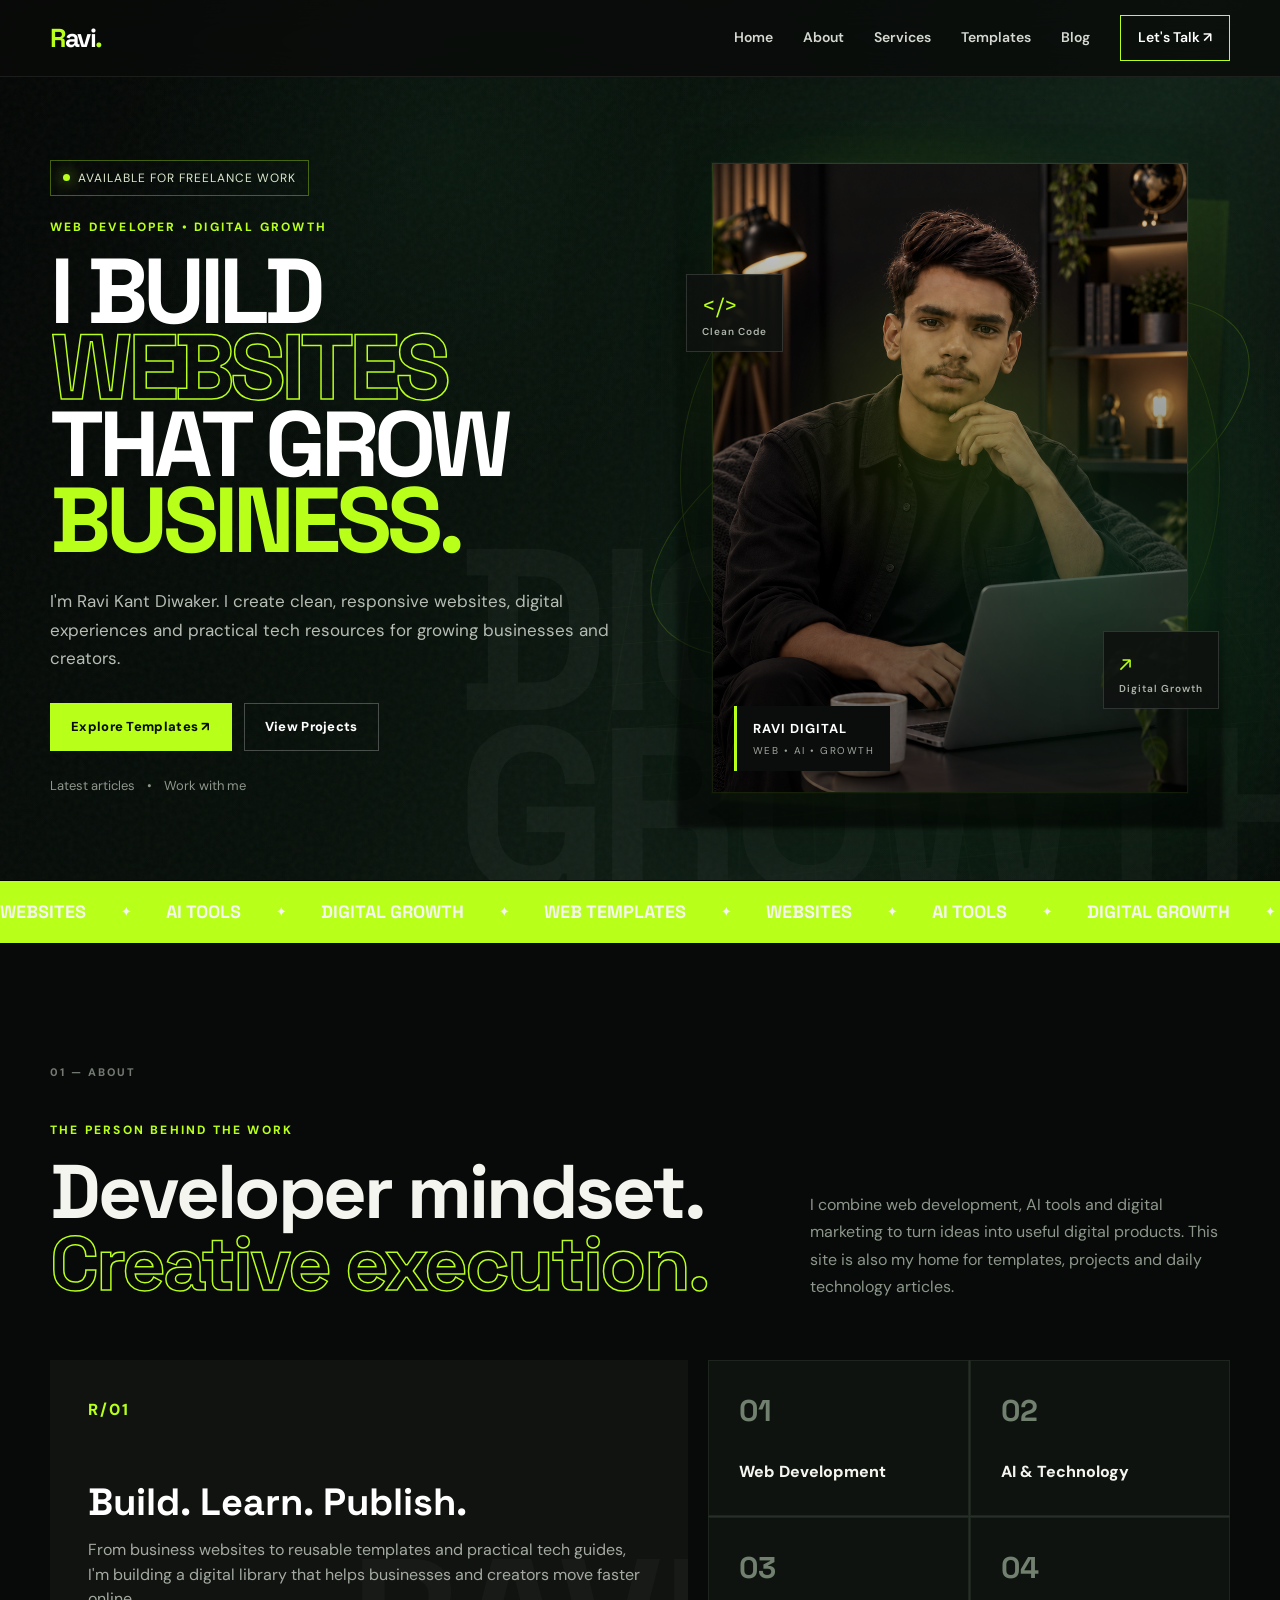
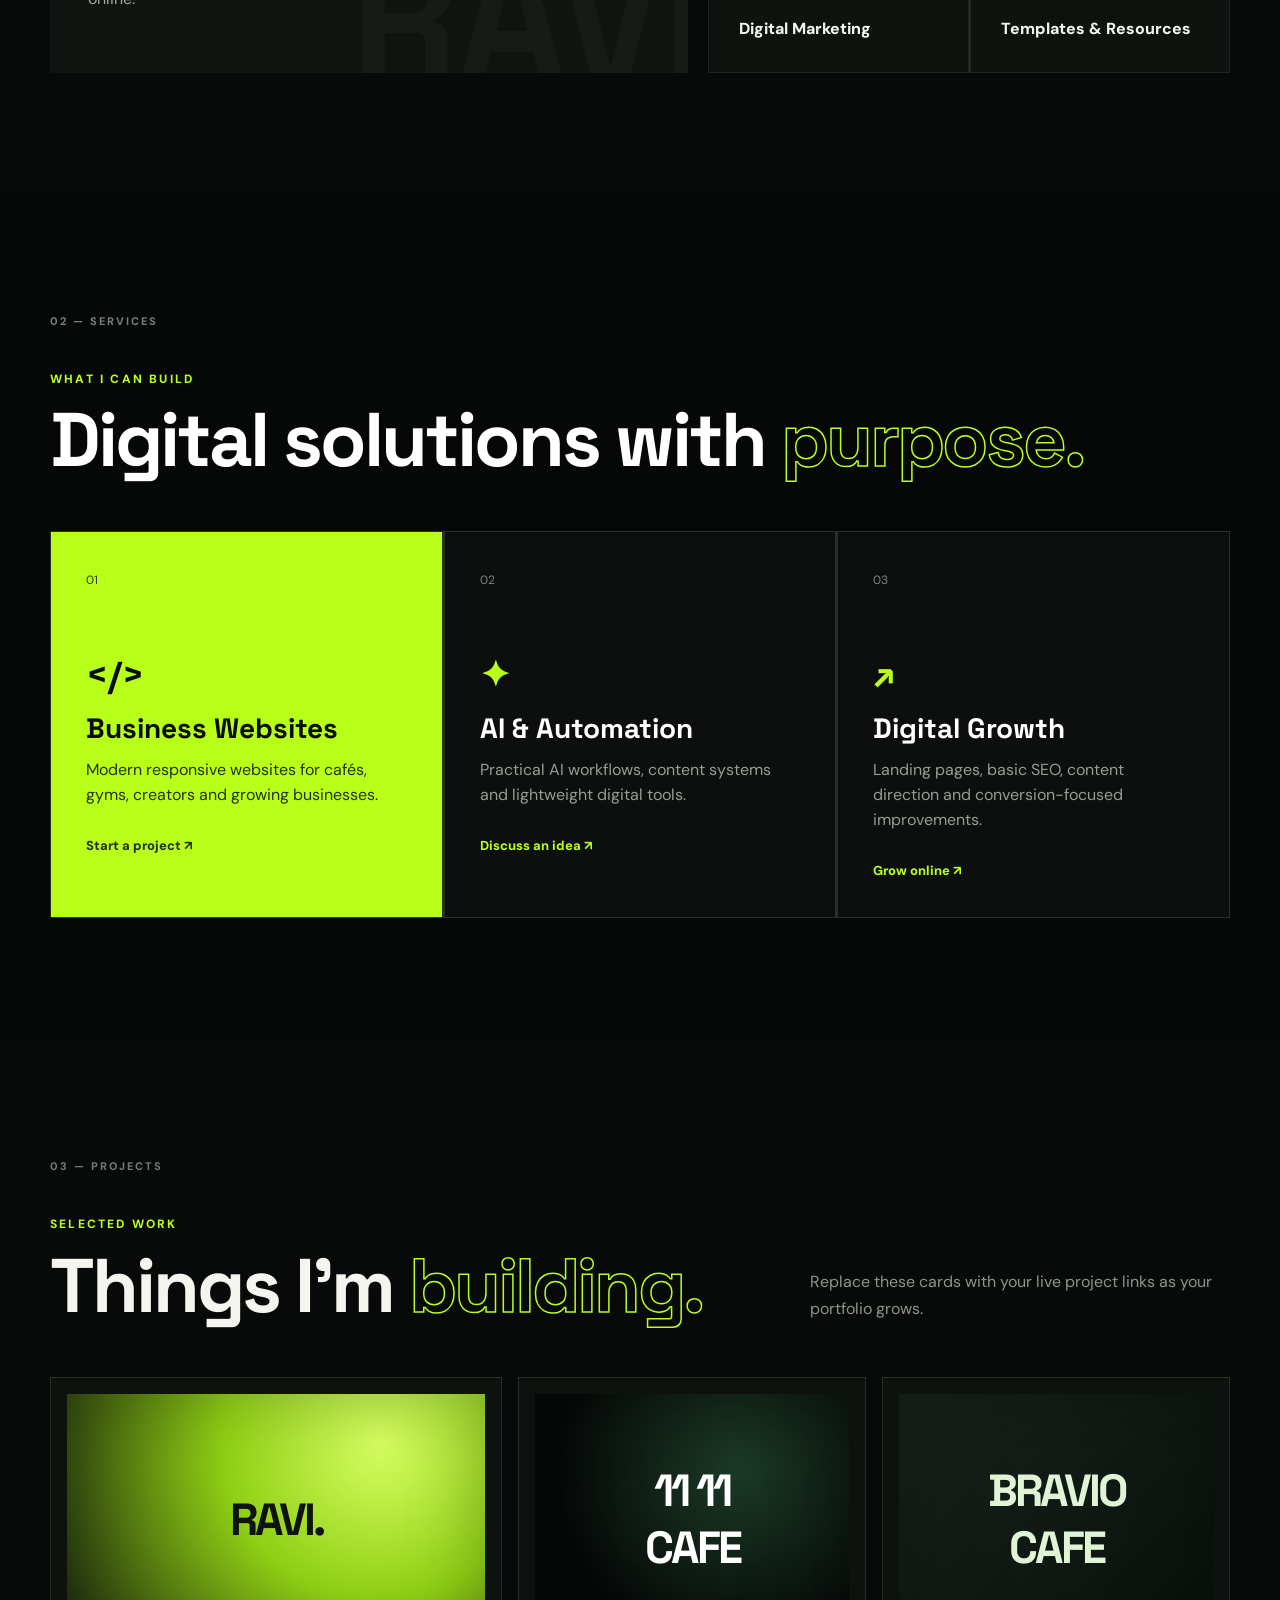
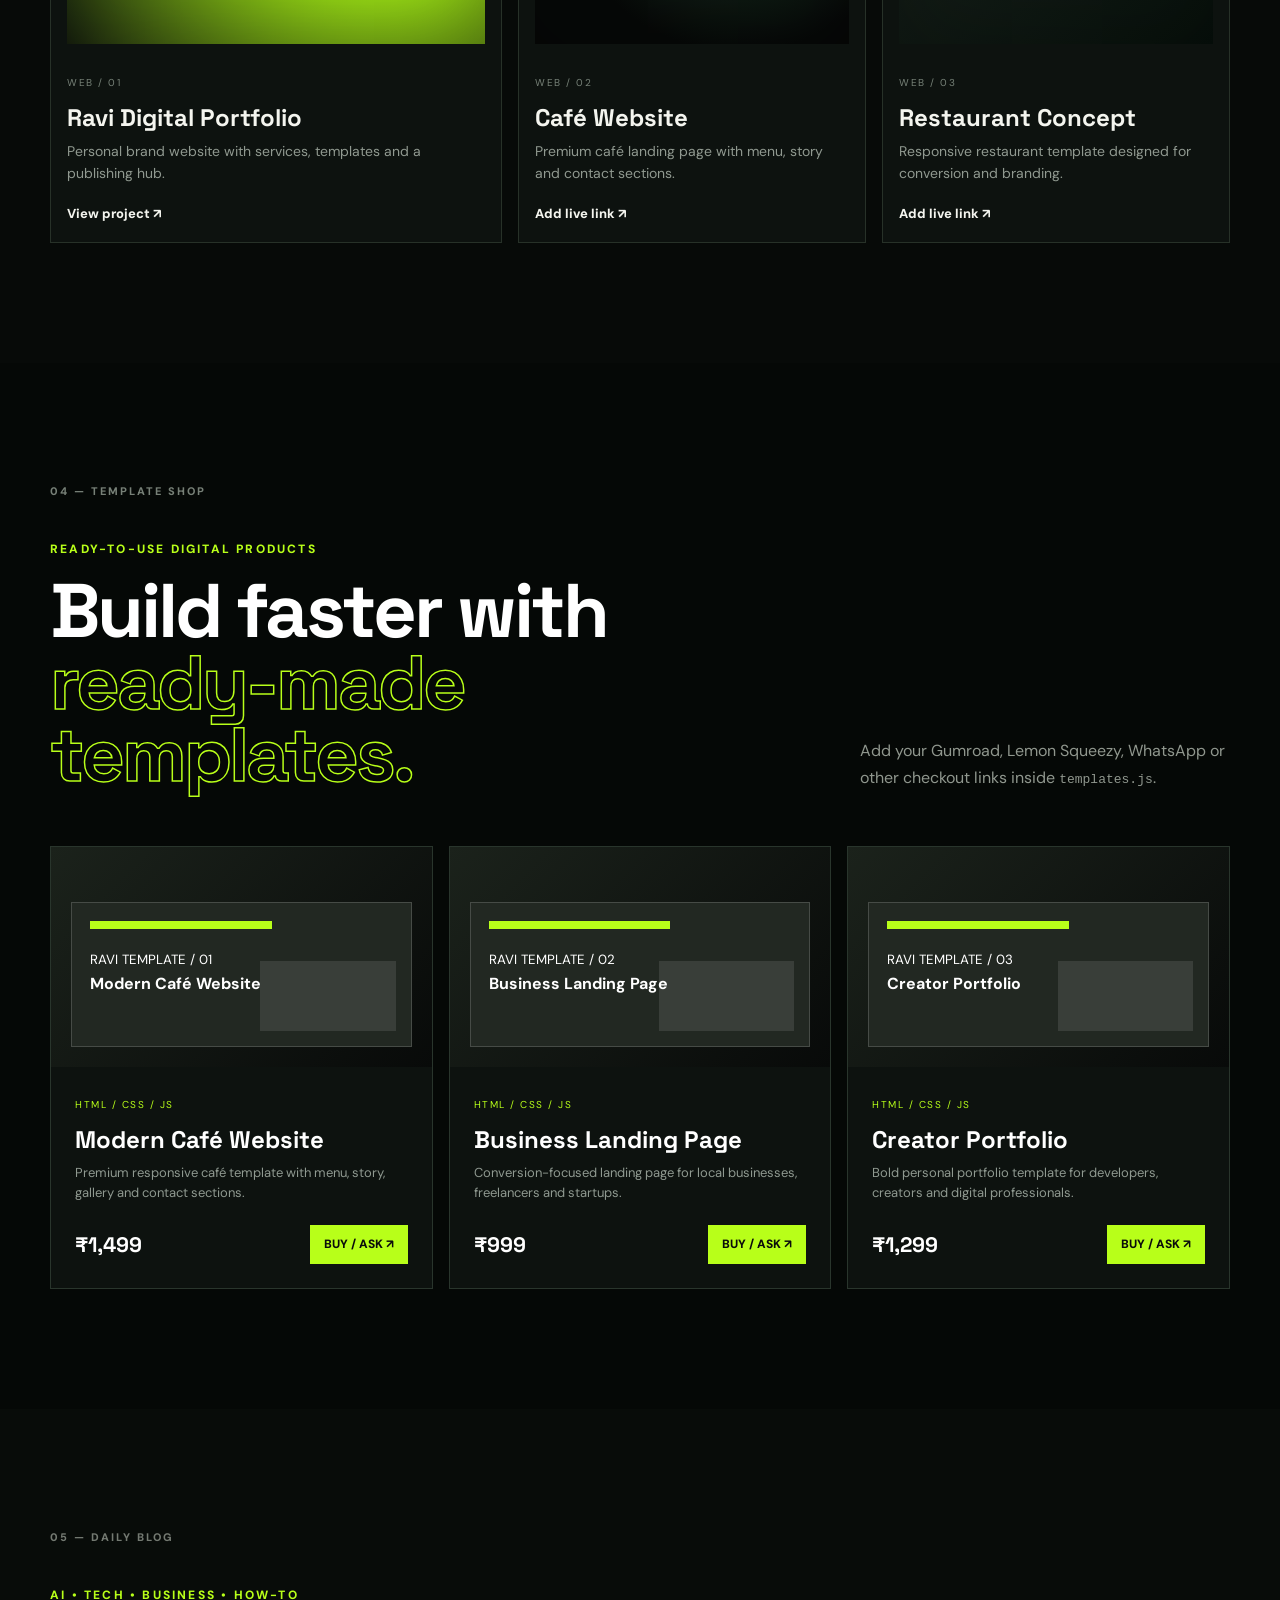
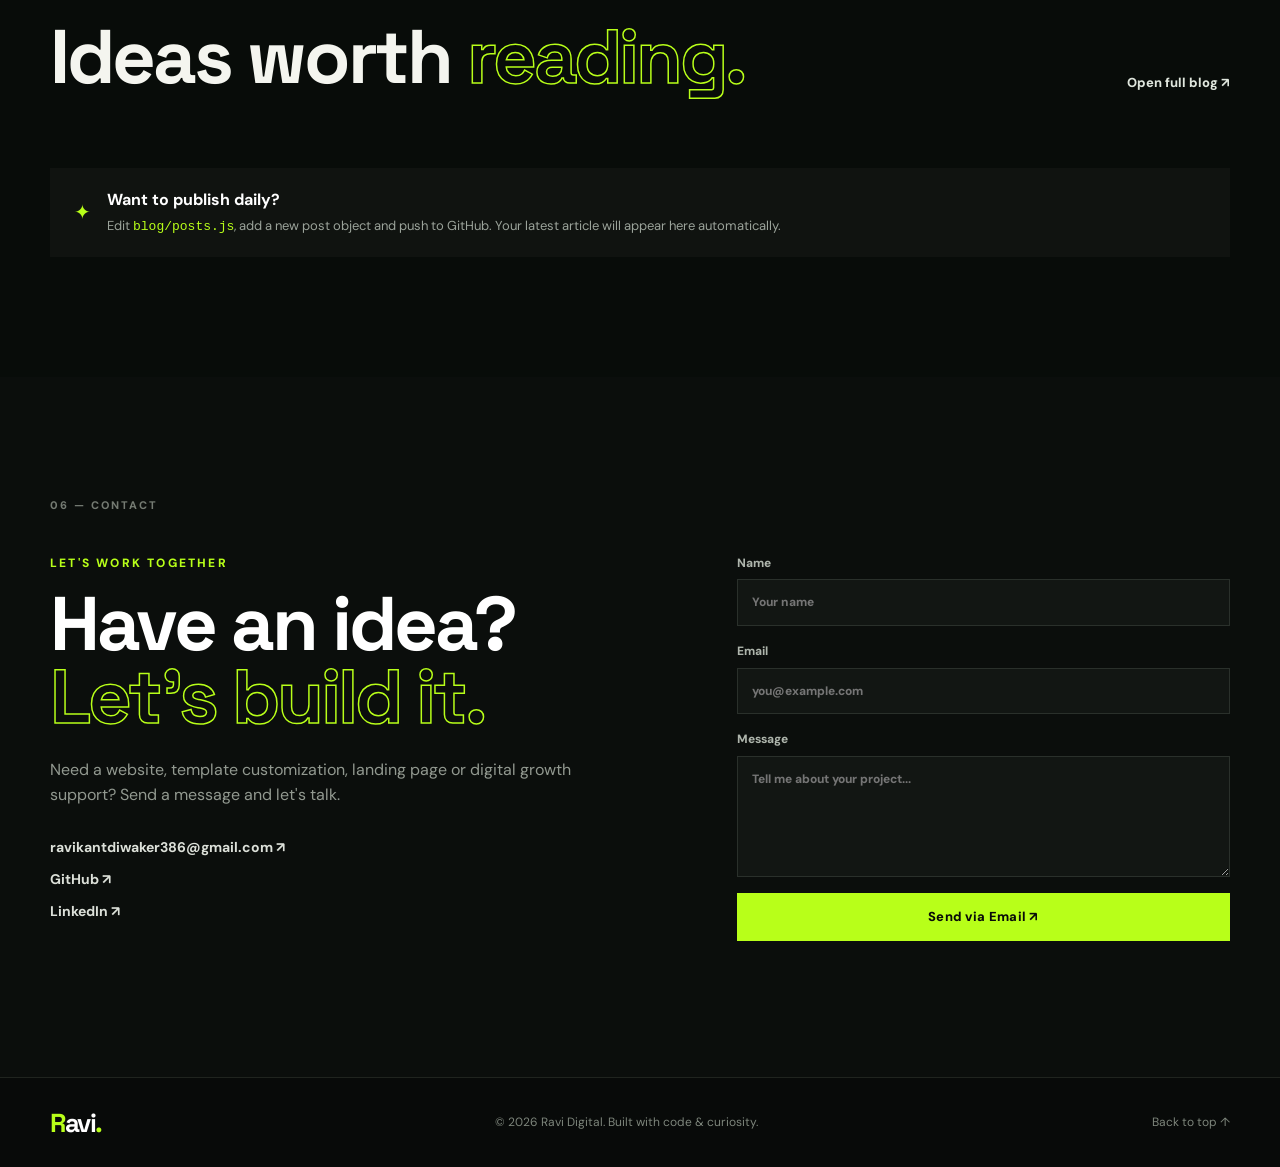
==== commit 0de9e814: "Update index.html" ====
--- a/index.html
+++ b/index.html
@@ -52,7 +52,7 @@
           <div class="hero-grid"></div>
           <div class="photo-wrap">
             <div class="photo-back"></div>
-            <img src="images/character.png" alt="Ravi Kant Diwaker">
+            <img src="image/ChatGPT Image Sep 19, 2026, 12_18_23 PM.png" alt="Ravi Kant Diwaker">
             <div class="photo-tag"><b>RAVI DIGITAL</b><small>WEB • AI • GROWTH</small></div>
           </div>
           <div class="orbit orbit-one"></div>
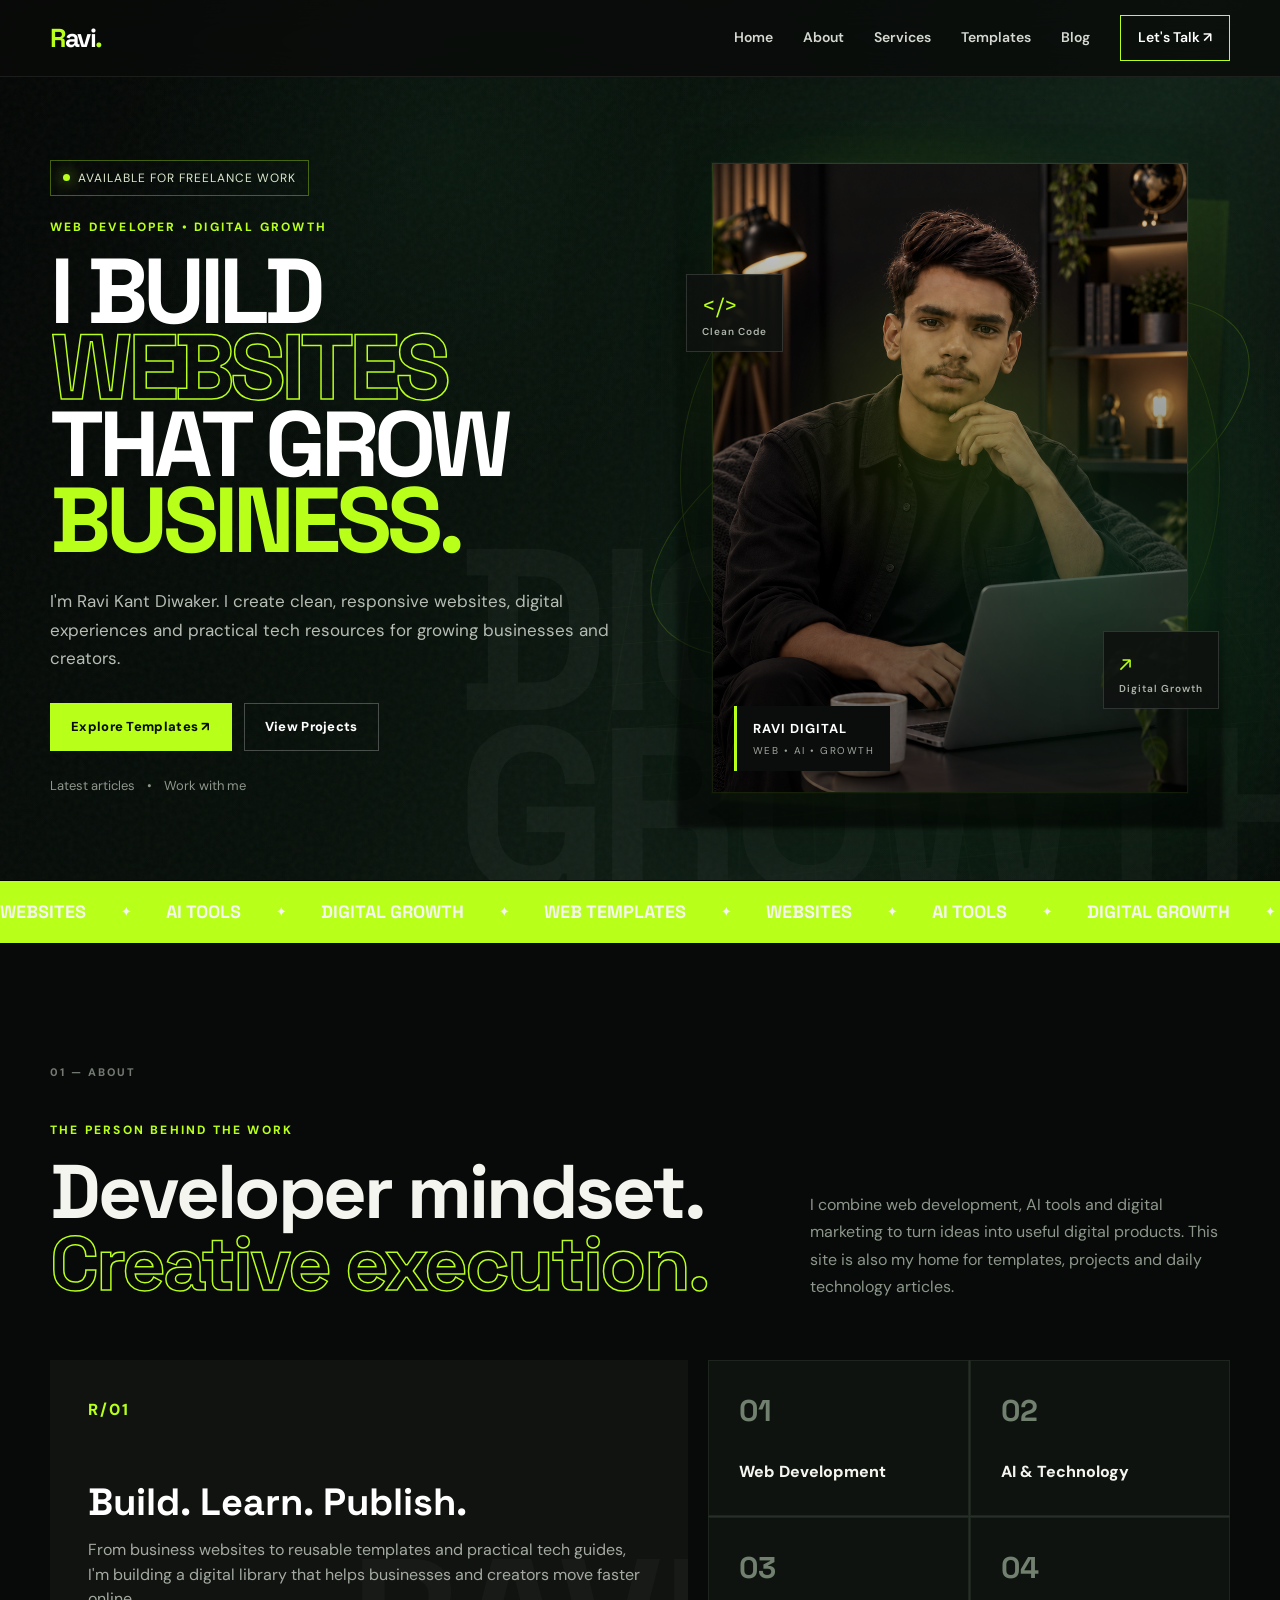
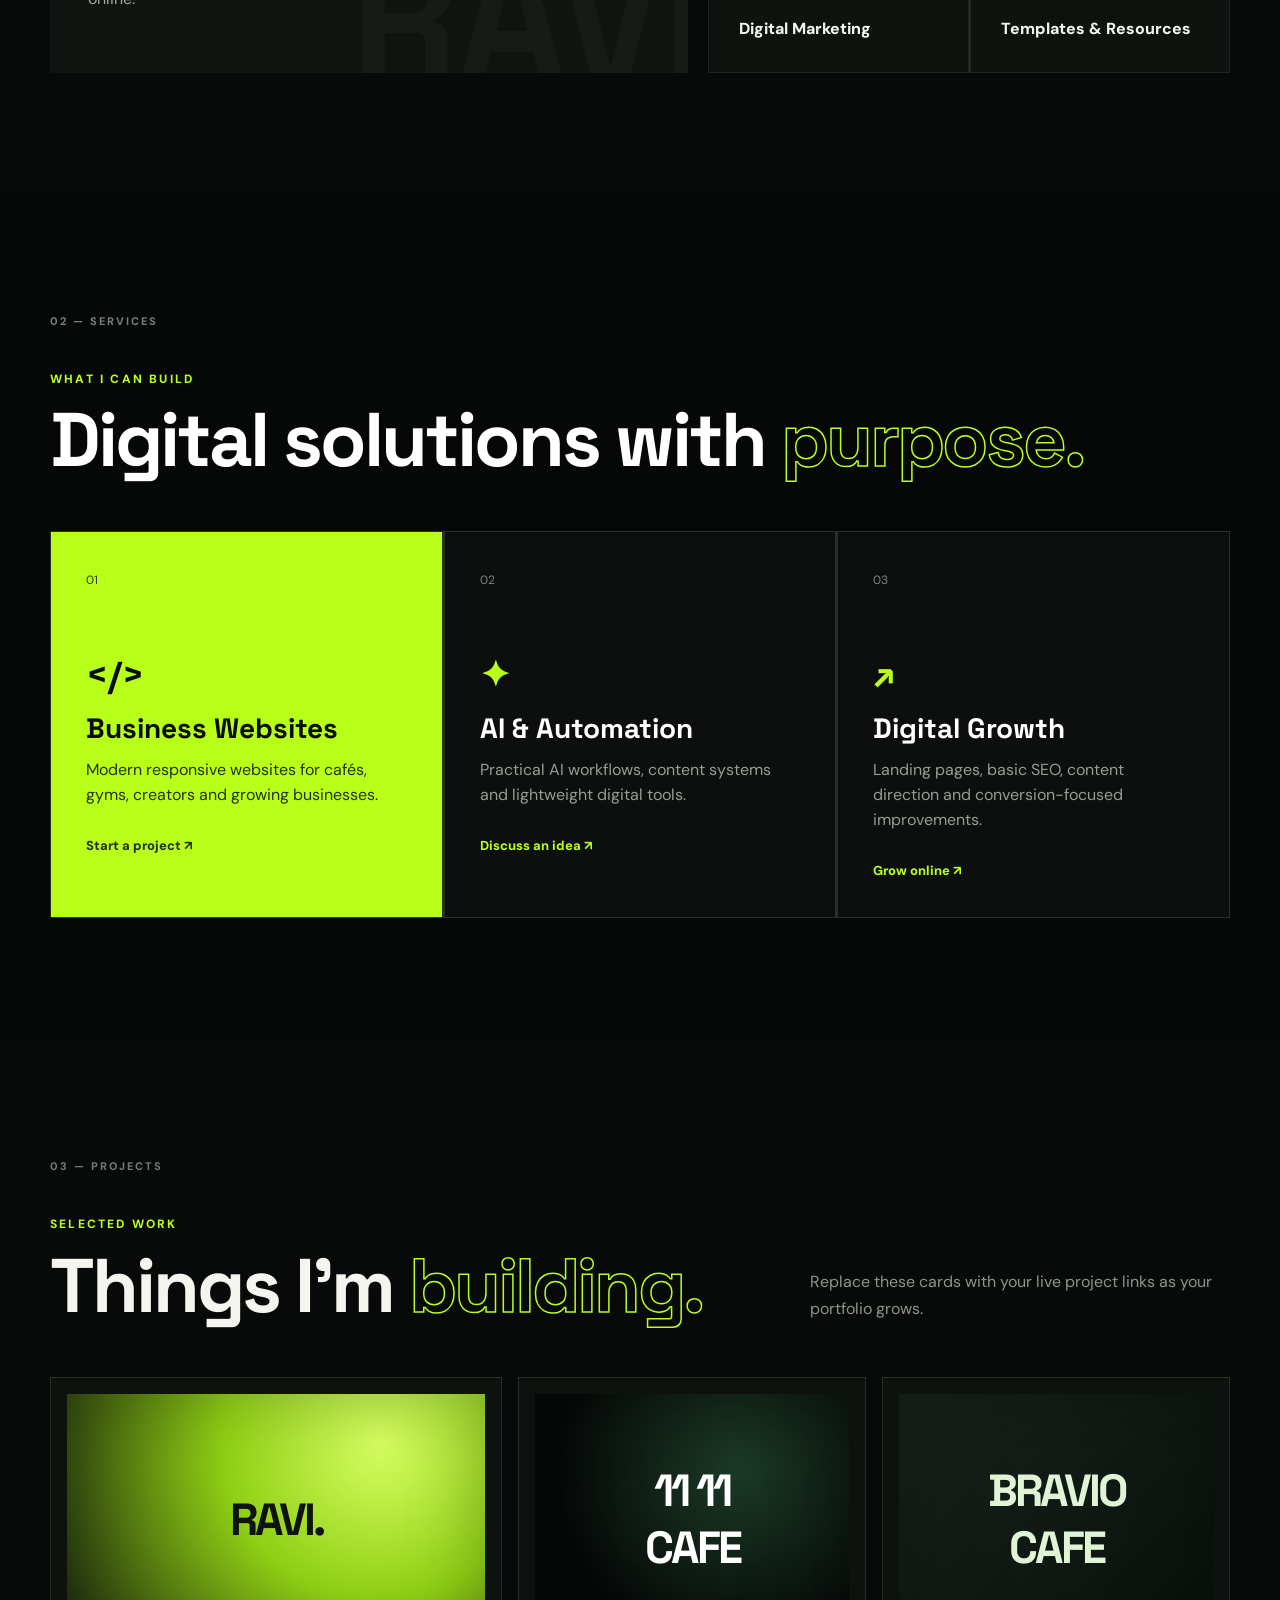
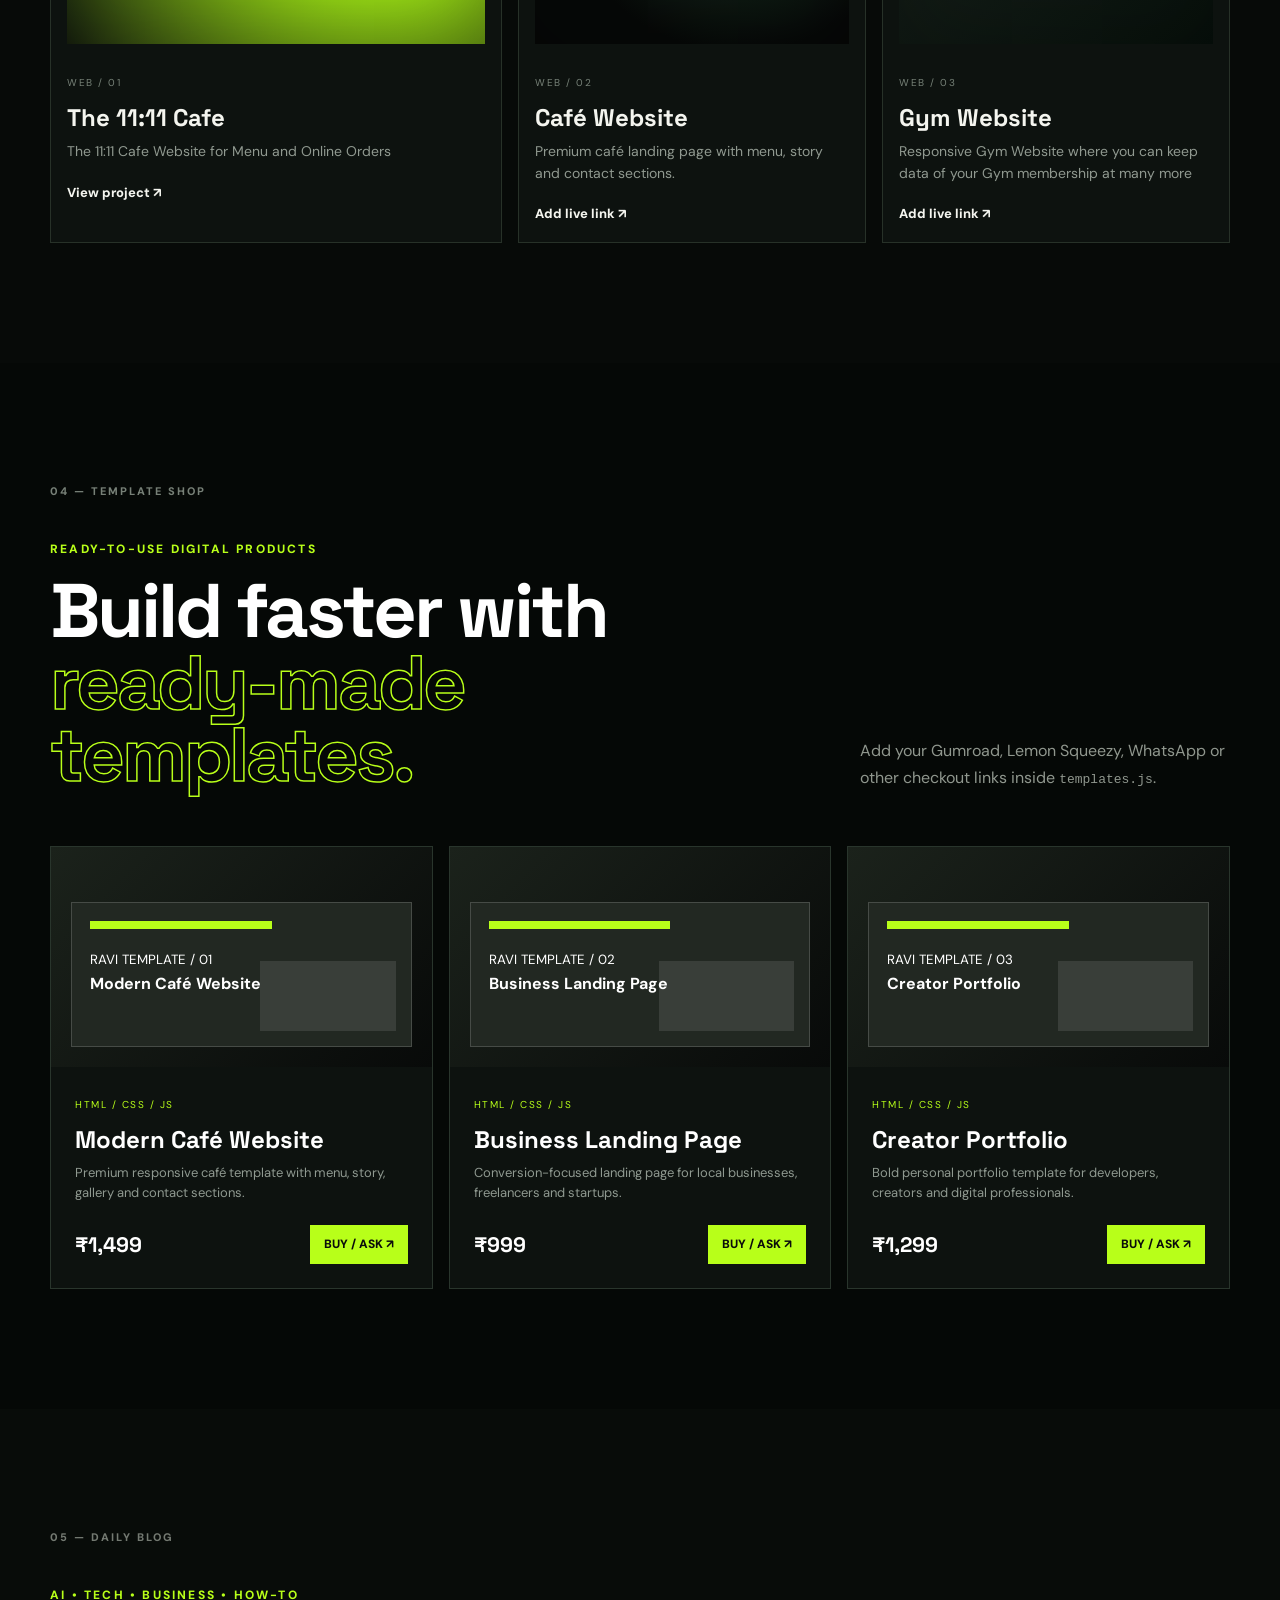
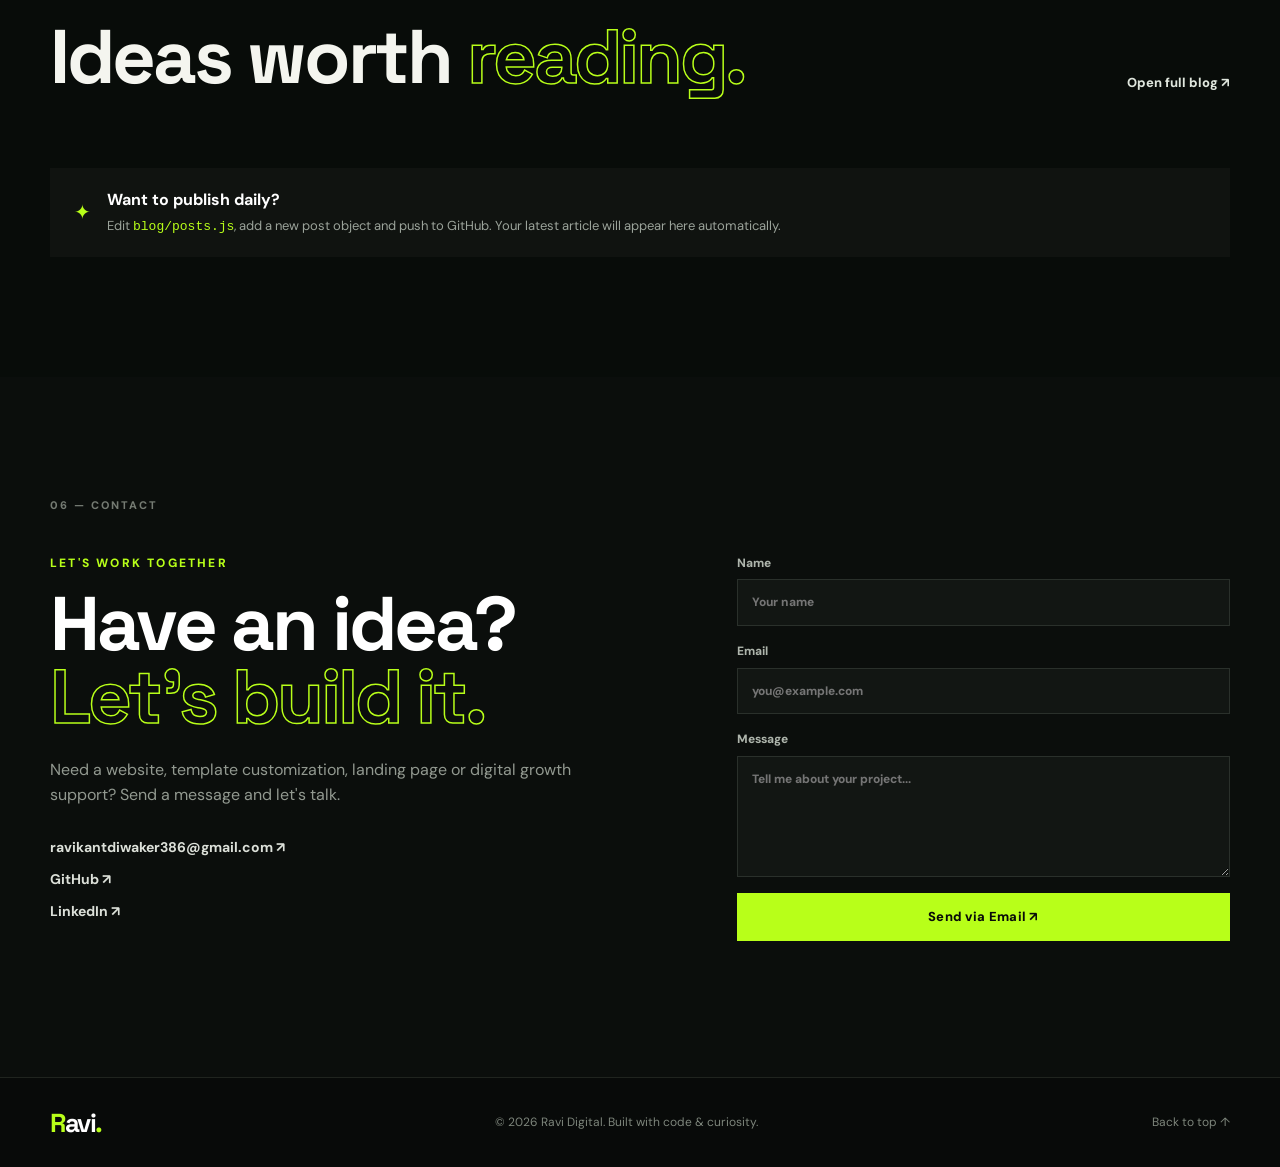
==== commit 3845250b: "Add files via upload" ====
--- a/index.html
+++ b/index.html
@@ -135,21 +135,21 @@
         <div class="project-grid">
           <article class="project-card project-main">
             <div class="project-visual visual-green"><span>RAVI.</span></div>
-            <small>WEB / 01</small><h3>Ravi Digital Portfolio</h3>
-            <p>Personal brand website with services, templates and a publishing hub.</p>
-            <a href="#home">View project ↗</a>
+            <small>WEB / 01</small><h3>The 11:11 Cafe </h3>
+            <p>The 11:11 Cafe Website for Menu and Online Orders</p>
+            <a href="https://ravikantdiwaker5-debug.github.io/The-11-11-cafe/">View project ↗</a>
           </article>
           <article class="project-card">
             <div class="project-visual visual-black"><span>11 11<br>CAFE</span></div>
             <small>WEB / 02</small><h3>Café Website</h3>
             <p>Premium café landing page with menu, story and contact sections.</p>
-            <a href="#contact">Add live link ↗</a>
+            <a href="https://ravikantdiwaker5-debug.github.io/bravio-cafe-/">Add live link ↗</a>
           </article>
           <article class="project-card">
             <div class="project-visual visual-gray"><span>BRAVIO<br>CAFE</span></div>
-            <small>WEB / 03</small><h3>Restaurant Concept</h3>
-            <p>Responsive restaurant template designed for conversion and branding.</p>
-            <a href="#contact">Add live link ↗</a>
+            <small>WEB / 03</small><h3>Gym Website</h3>
+            <p>Responsive Gym Website where you can keep data of your Gym membership at many more</p>
+            <a href="https://ravikantdiwaker5-debug.github.io/Gym-2-/">Add live link ↗</a>
           </article>
         </div>
       </div>
@@ -197,7 +197,7 @@
             <p>Need a website, template customization, landing page or digital growth support? Send a message and let's talk.</p>
             <div class="contact-links">
               <a href="mailto:ravikantdiwaker386@gmail.com">ravikantdiwaker386@gmail.com ↗</a>
-              <a href="https://github.com/" target="_blank" rel="noopener">GitHub ↗</a>
+              <a href="https://github.com/ravikantdiwaker5-debug" target="_blank" rel="noopener">GitHub ↗</a>
               <a href="https://www.linkedin.com/" target="_blank" rel="noopener">LinkedIn ↗</a>
             </div>
           </div>
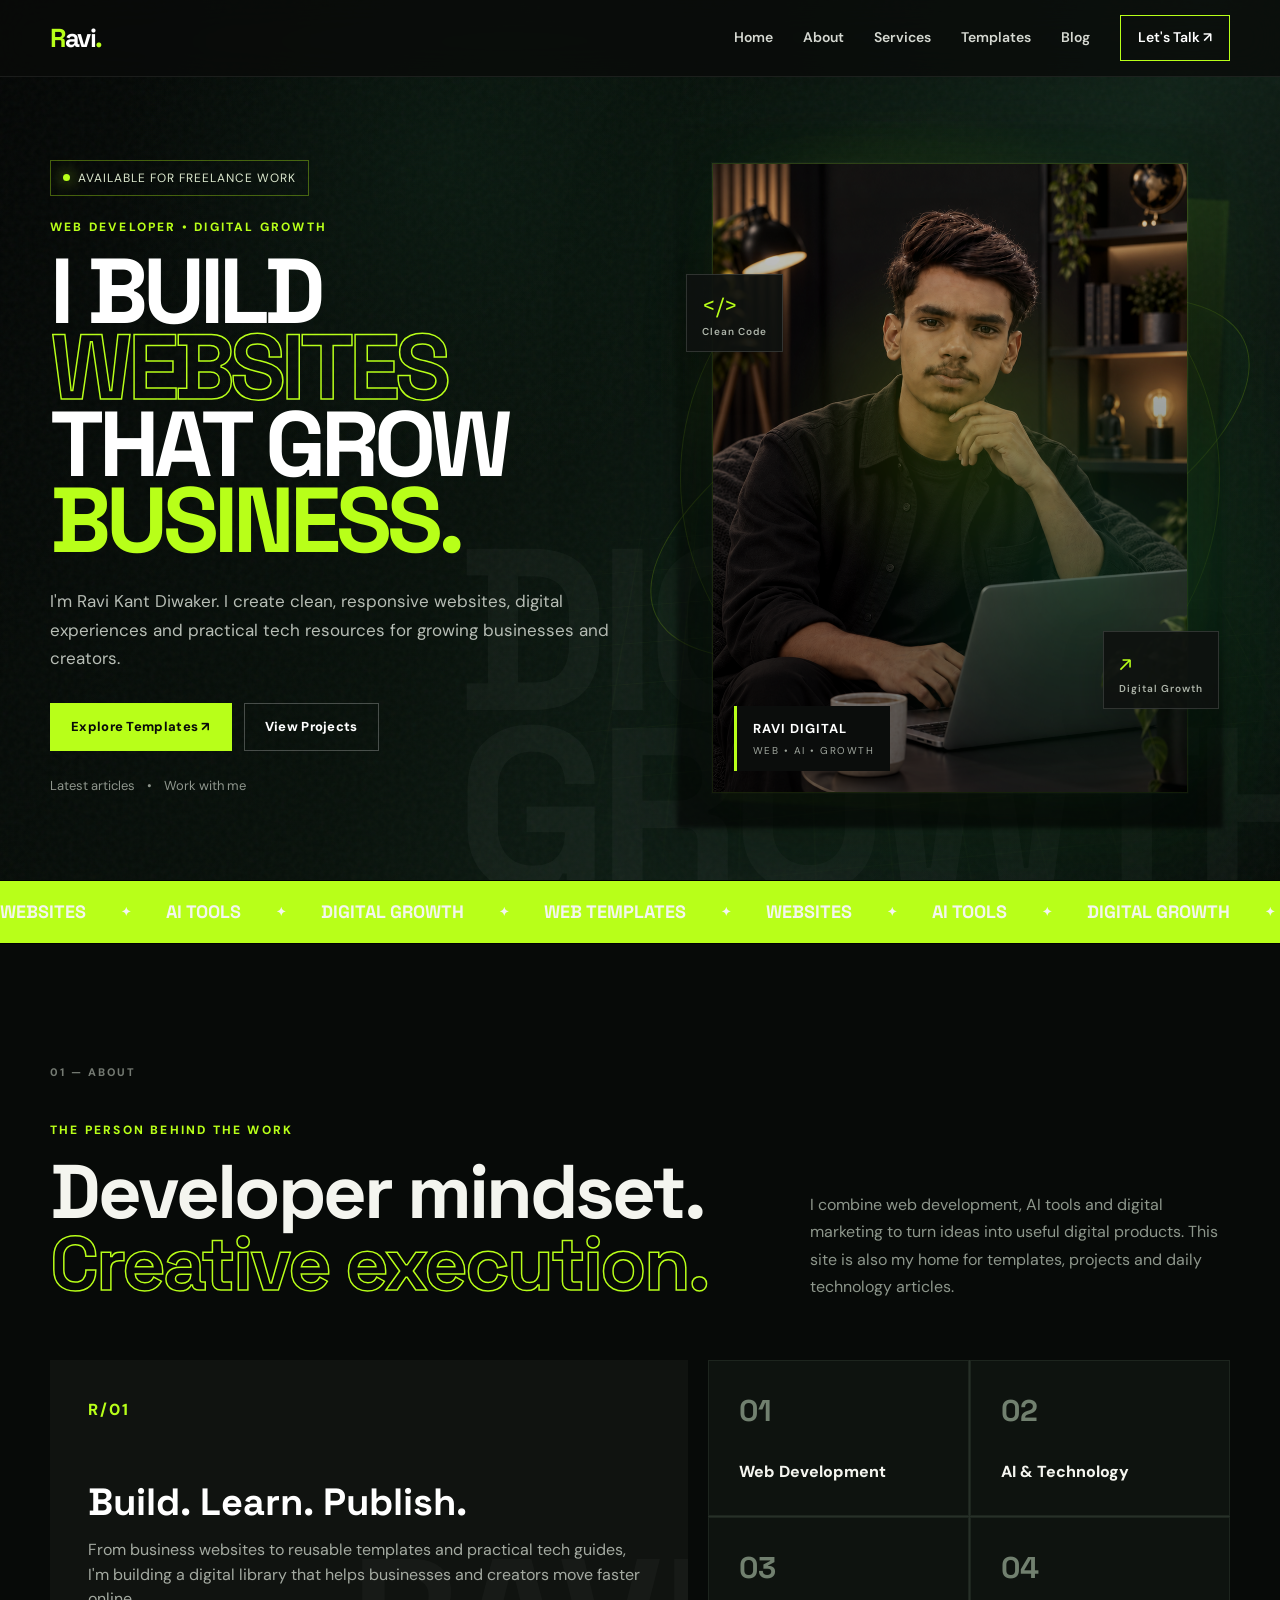
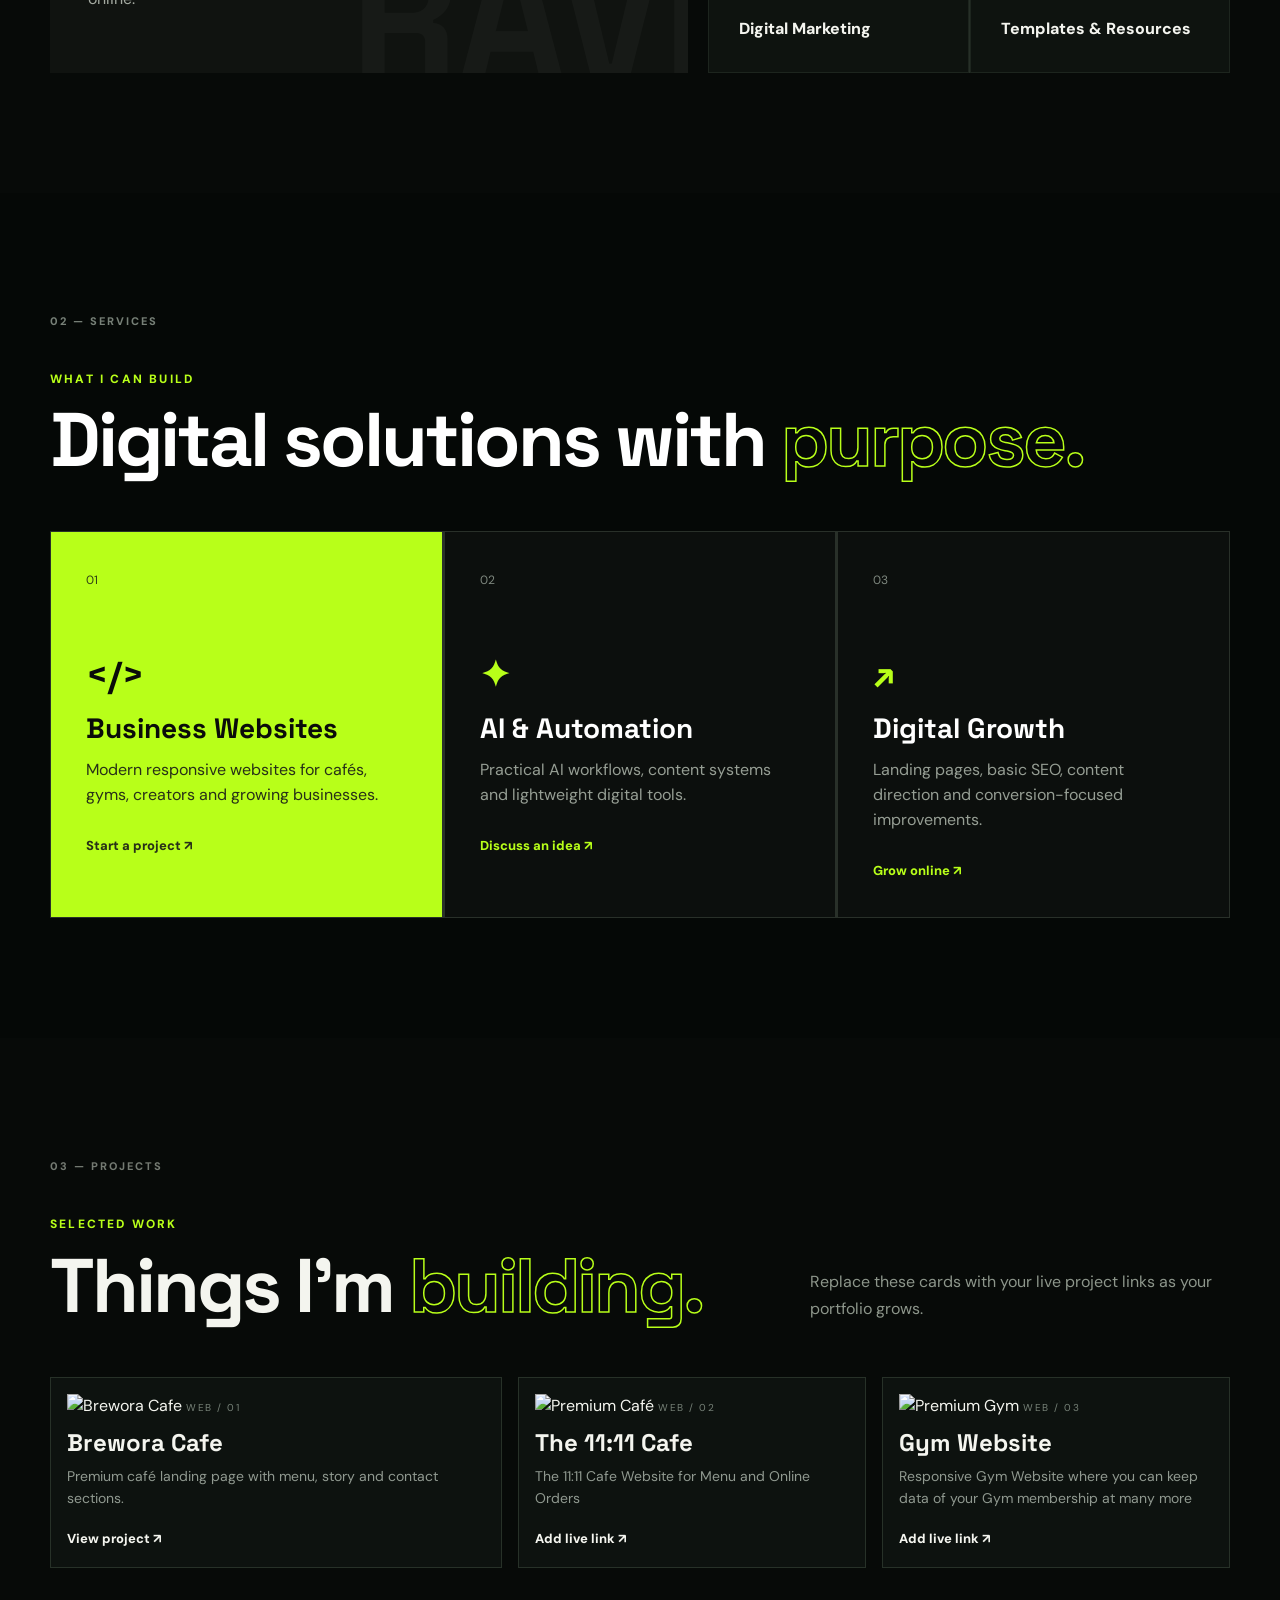
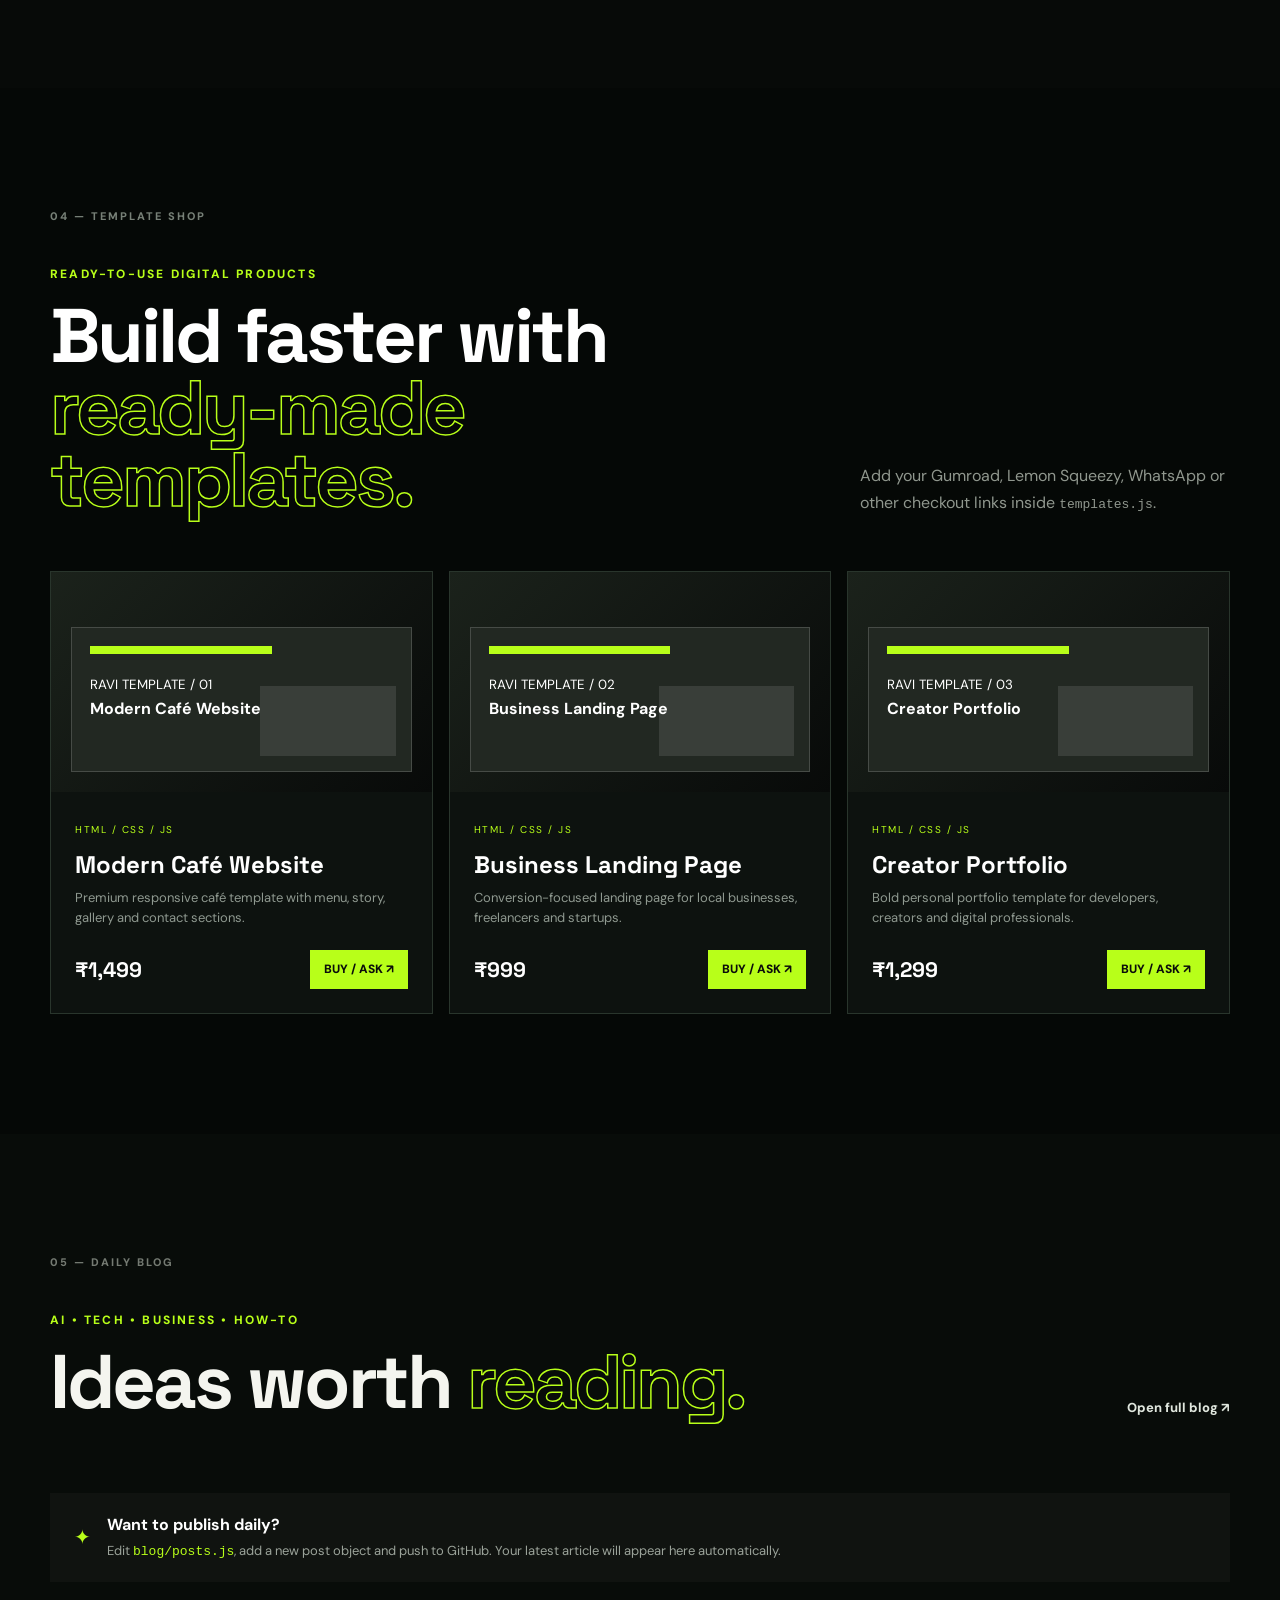
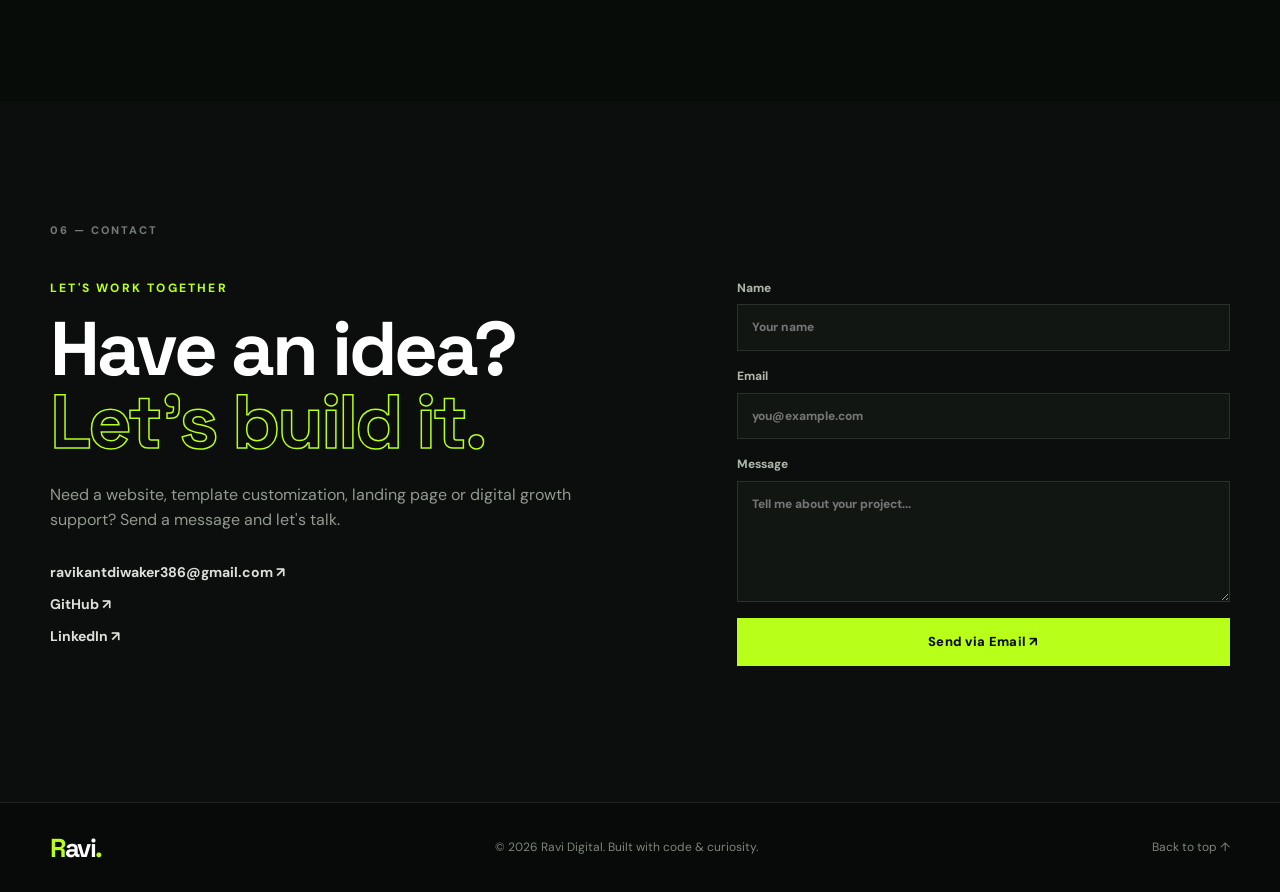
==== commit cfccaec5: "Add files via upload" ====
--- a/index.html
+++ b/index.html
@@ -134,19 +134,20 @@
         </div>
         <div class="project-grid">
           <article class="project-card project-main">
-            <div class="project-visual visual-green"><span>RAVI.</span></div>
-            <small>WEB / 01</small><h3>The 11:11 Cafe </h3>
+            <img src="C:/Users/premc/Downloads/ChatGPT Image Sep 26, 2026, 02_01_12 PM.png" alt="Brewora Cafe" class="project-image" width="100%" height="60%">
+            <small>WEB / 01</small><h3>Brewora Cafe </h3>
+            <p>Premium café landing page with menu, story and contact sections.</p>
+            <a href="https://ravikantdiwaker5-debug.github.io/bravio-cafe-/">View project ↗</a>
+          </article>
+          <article class="project-card">
+            <img src="C:/Users/premc/Downloads/ChatGPT Image Sep 26, 2026, 05_06_36 PM.png" alt="Premium Café" class="project-image" width="100%" height="60%">
+            <small>WEB / 02</small><h3>The 11:11 Cafe</h3>
             <p>The 11:11 Cafe Website for Menu and Online Orders</p>
-            <a href="https://ravikantdiwaker5-debug.github.io/The-11-11-cafe/">View project ↗</a>
+            <a href="https://ravikantdiwaker5-debug.github.io/The-11-11-cafe/">Add live link ↗</a>
           </article>
           <article class="project-card">
-            <div class="project-visual visual-black"><span>11 11<br>CAFE</span></div>
-            <small>WEB / 02</small><h3>Café Website</h3>
-            <p>Premium café landing page with menu, story and contact sections.</p>
-            <a href="https://ravikantdiwaker5-debug.github.io/bravio-cafe-/">Add live link ↗</a>
-          </article>
-          <article class="project-card">
-            <div class="project-visual visual-gray"><span>BRAVIO<br>CAFE</span></div>
+            <img src="C:/Users/premc/Downloads/ChatGPT Image Sep 26, 2026, 01_47_05 PM.png" alt="Premium Gym" class="project-image" width="100%" height="60%">
+            
             <small>WEB / 03</small><h3>Gym Website</h3>
             <p>Responsive Gym Website where you can keep data of your Gym membership at many more</p>
             <a href="https://ravikantdiwaker5-debug.github.io/Gym-2-/">Add live link ↗</a>
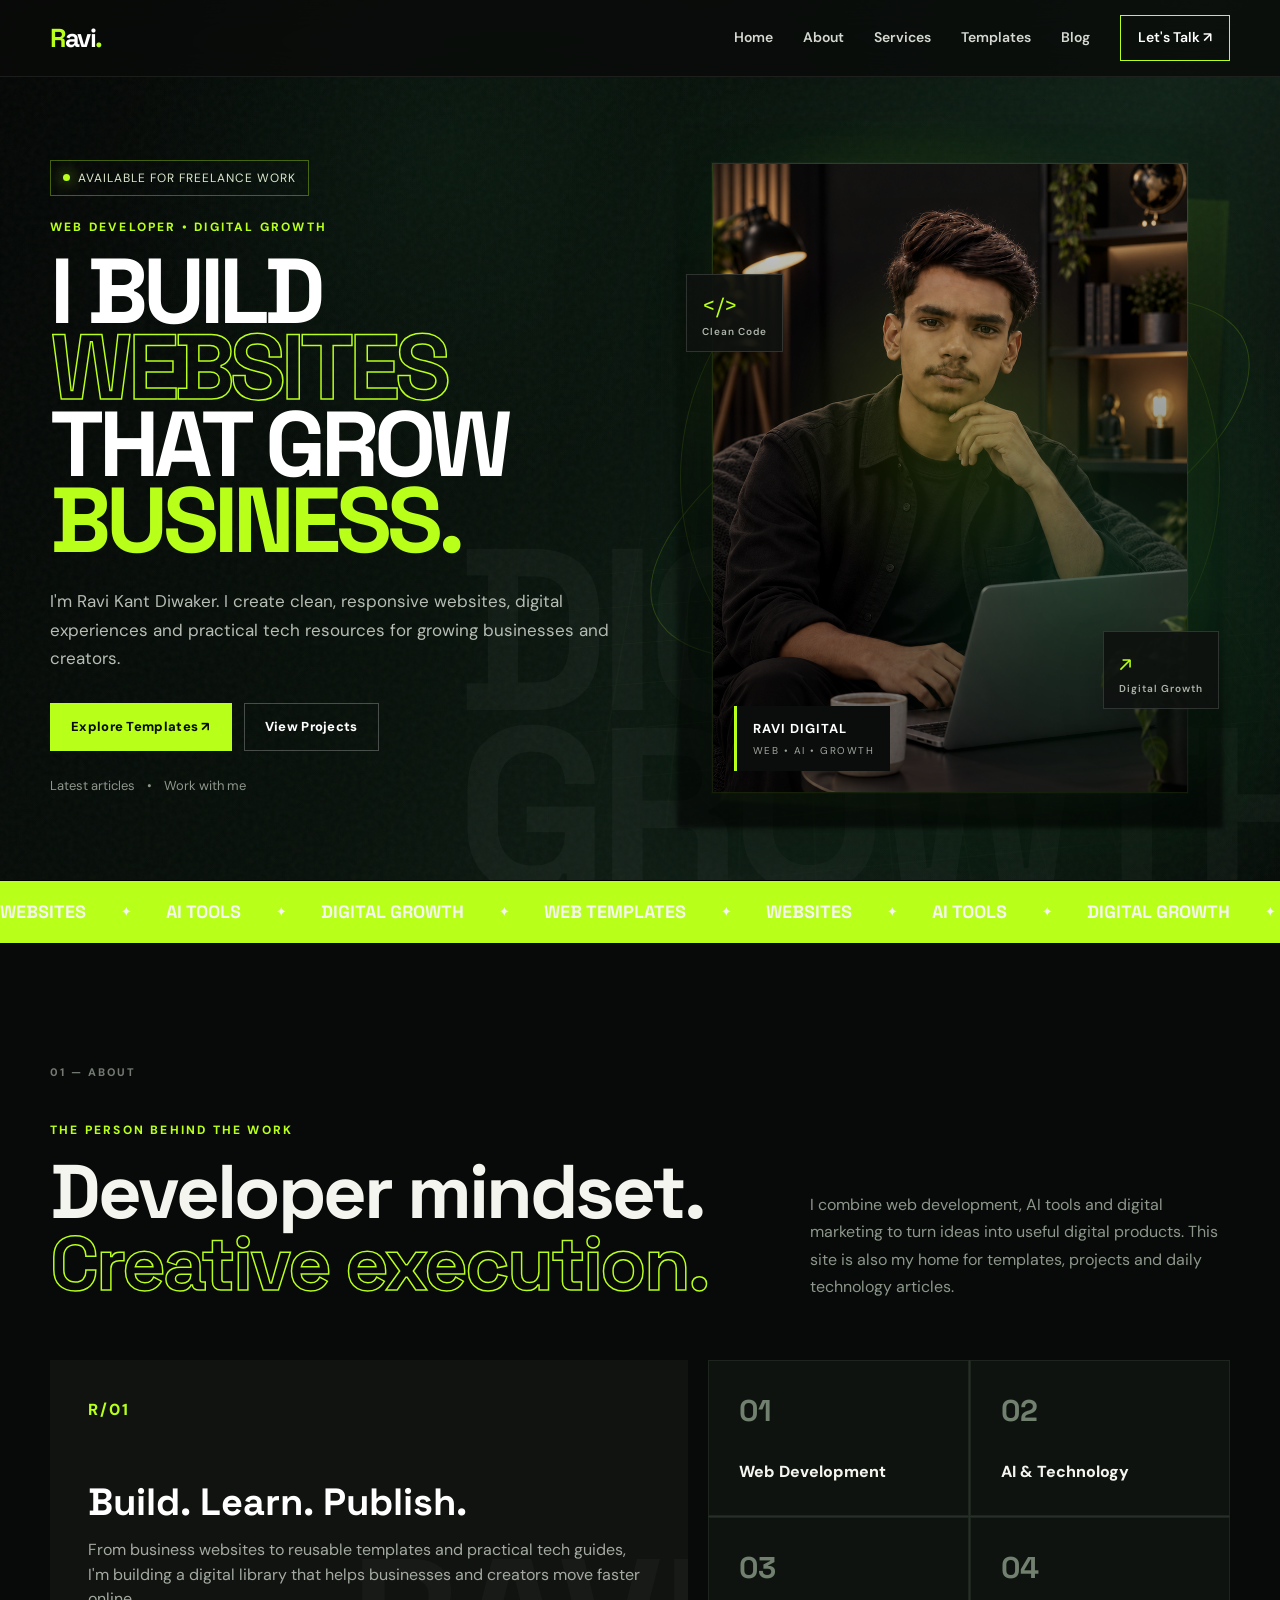
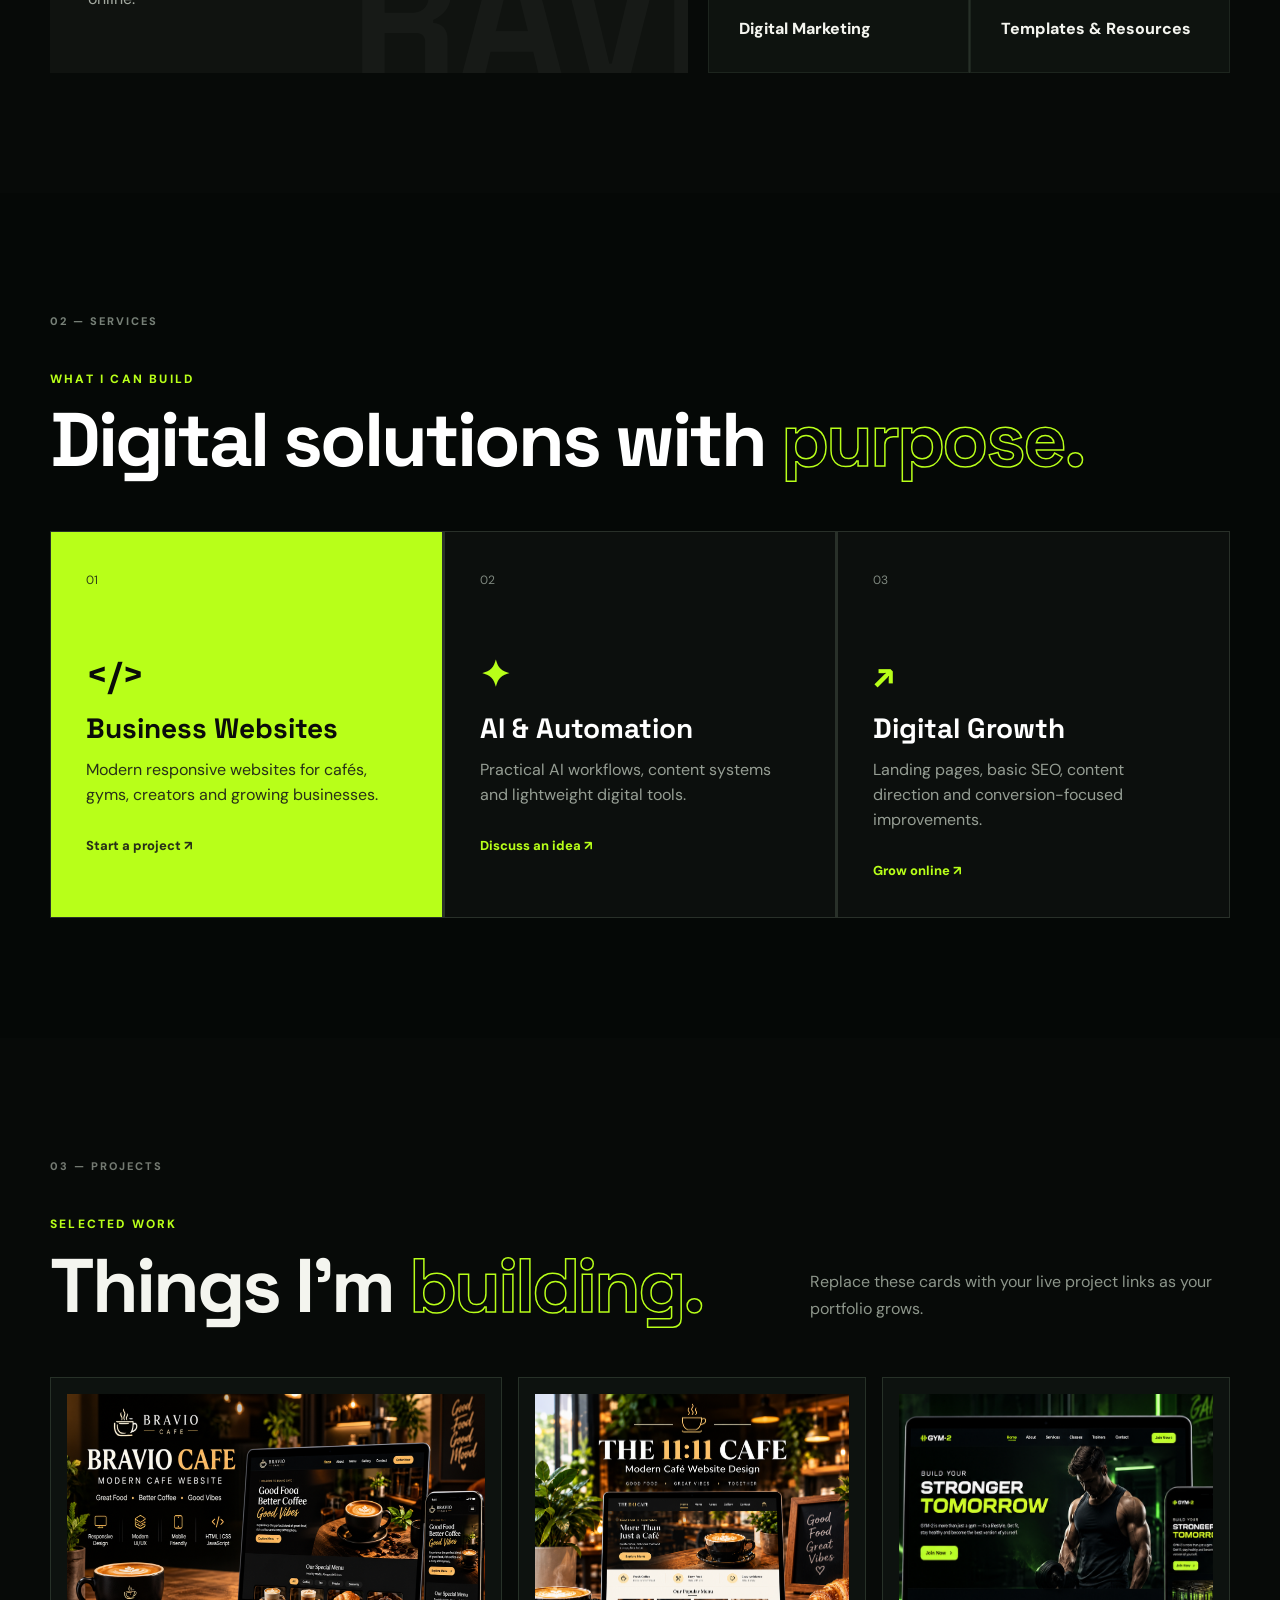
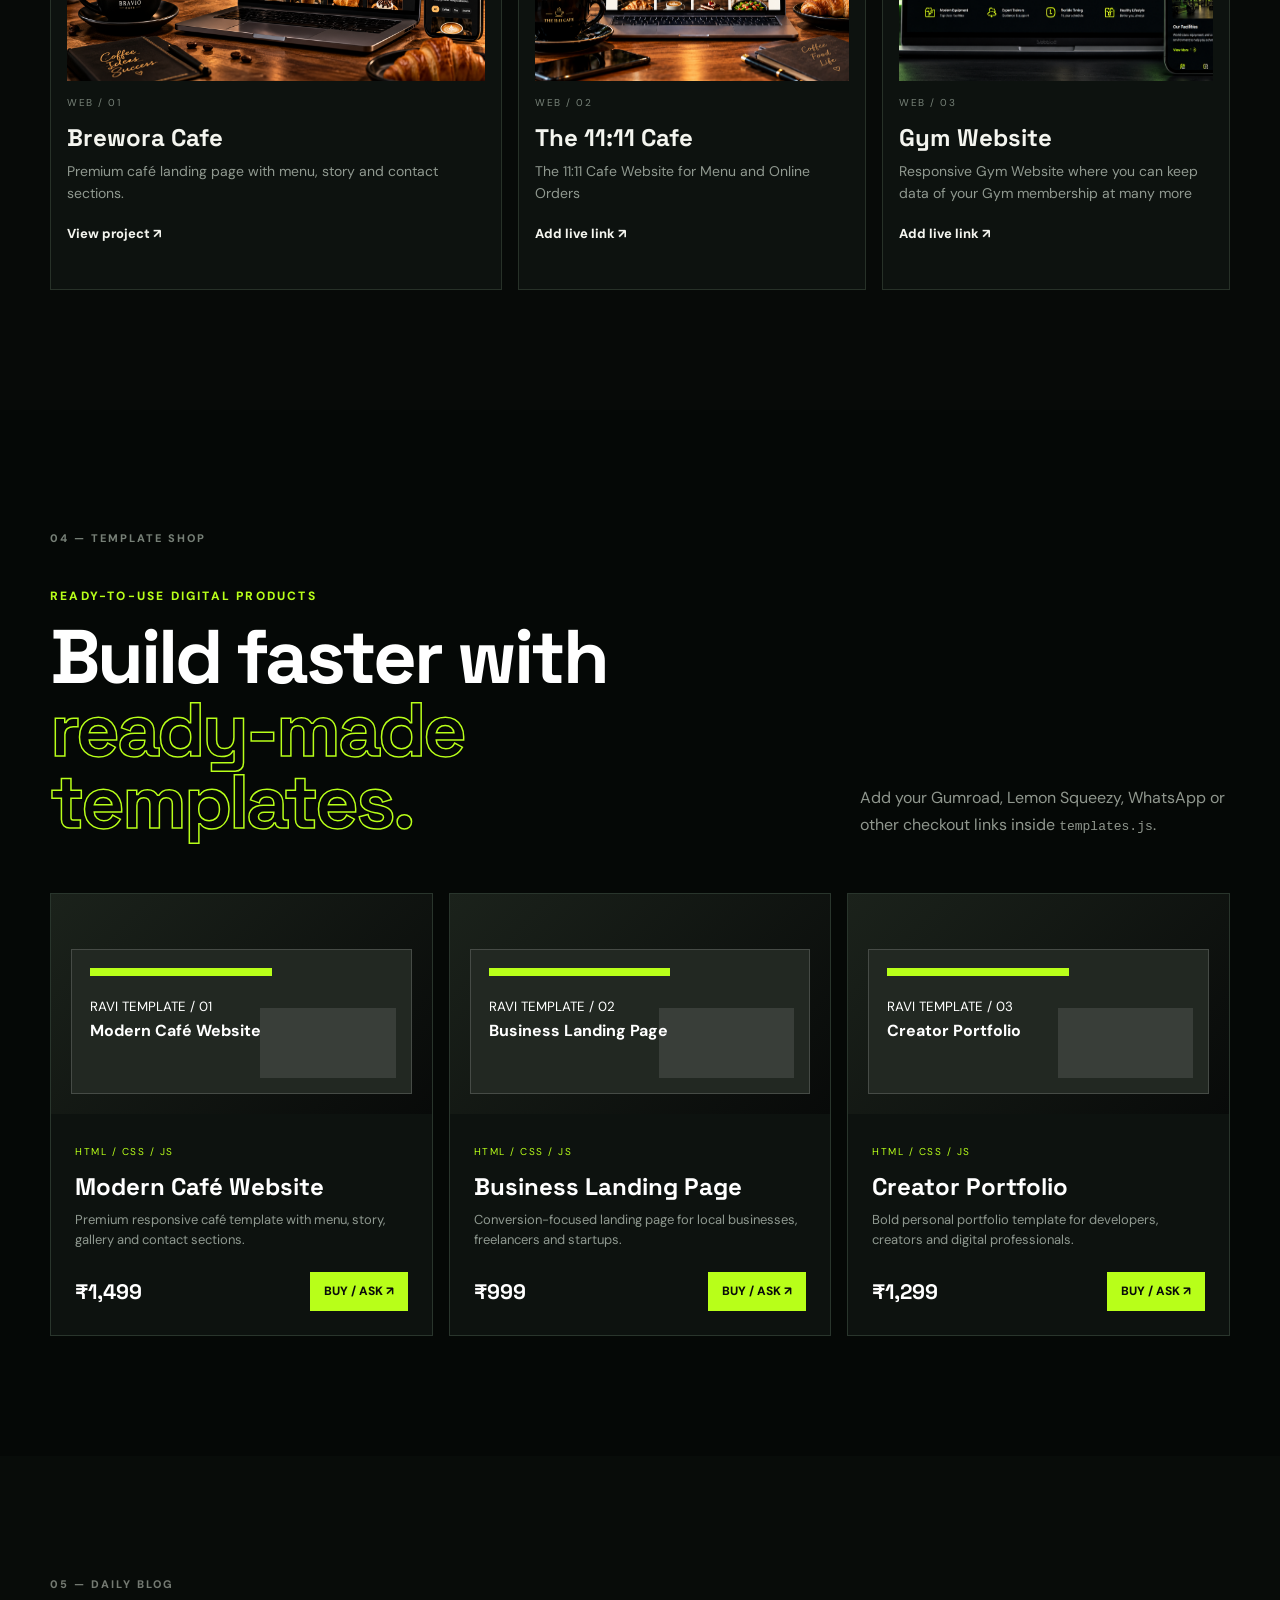
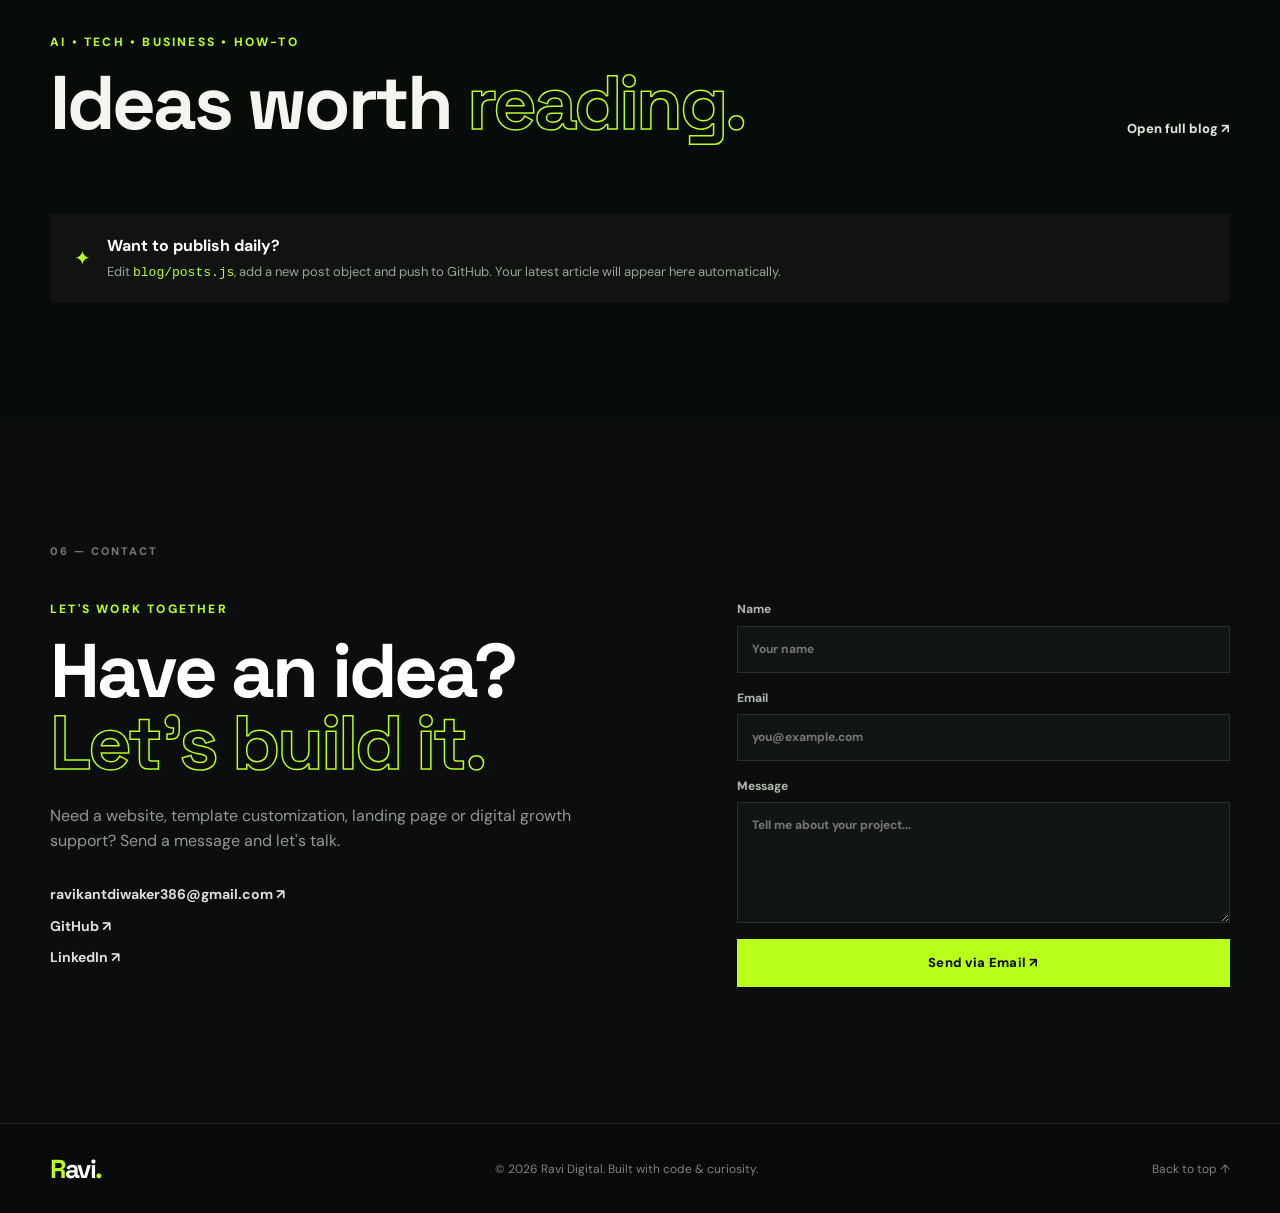
==== commit 474711de: "Update index.html" ====
--- a/index.html
+++ b/index.html
@@ -134,19 +134,19 @@
         </div>
         <div class="project-grid">
           <article class="project-card project-main">
-            <img src="C:/Users/premc/Downloads/ChatGPT Image Sep 26, 2026, 02_01_12 PM.png" alt="Brewora Cafe" class="project-image" width="100%" height="60%">
+            <img src="image/ChatGPT Image Sep 26, 2026, 02_01_12 PM.png" alt="Brewora Cafe" class="project-image" width="100%" height="60%">
             <small>WEB / 01</small><h3>Brewora Cafe </h3>
             <p>Premium café landing page with menu, story and contact sections.</p>
             <a href="https://ravikantdiwaker5-debug.github.io/bravio-cafe-/">View project ↗</a>
           </article>
           <article class="project-card">
-            <img src="C:/Users/premc/Downloads/ChatGPT Image Sep 26, 2026, 05_06_36 PM.png" alt="Premium Café" class="project-image" width="100%" height="60%">
+            <img src="image/ChatGPT Image Sep 26, 2026, 05_06_36 PM.png" alt="Premium Café" class="project-image" width="100%" height="60%">
             <small>WEB / 02</small><h3>The 11:11 Cafe</h3>
             <p>The 11:11 Cafe Website for Menu and Online Orders</p>
-            <a href="https://ravikantdiwaker5-debug.github.io/The-11-11-cafe/">Add live link ↗</a>
+            <a href="https://ravikantdiwaker5-debug.github.io/The-11-11-cafe">Add live link ↗</a>
           </article>
           <article class="project-card">
-            <img src="C:/Users/premc/Downloads/ChatGPT Image Sep 26, 2026, 01_47_05 PM.png" alt="Premium Gym" class="project-image" width="100%" height="60%">
+            <img src="image/ChatGPT Image Sep 26, 2026, 01_47_05 PM.png" alt="Premium Gym" class="project-image" width="100%" height="60%">
             
             <small>WEB / 03</small><h3>Gym Website</h3>
             <p>Responsive Gym Website where you can keep data of your Gym membership at many more</p>
